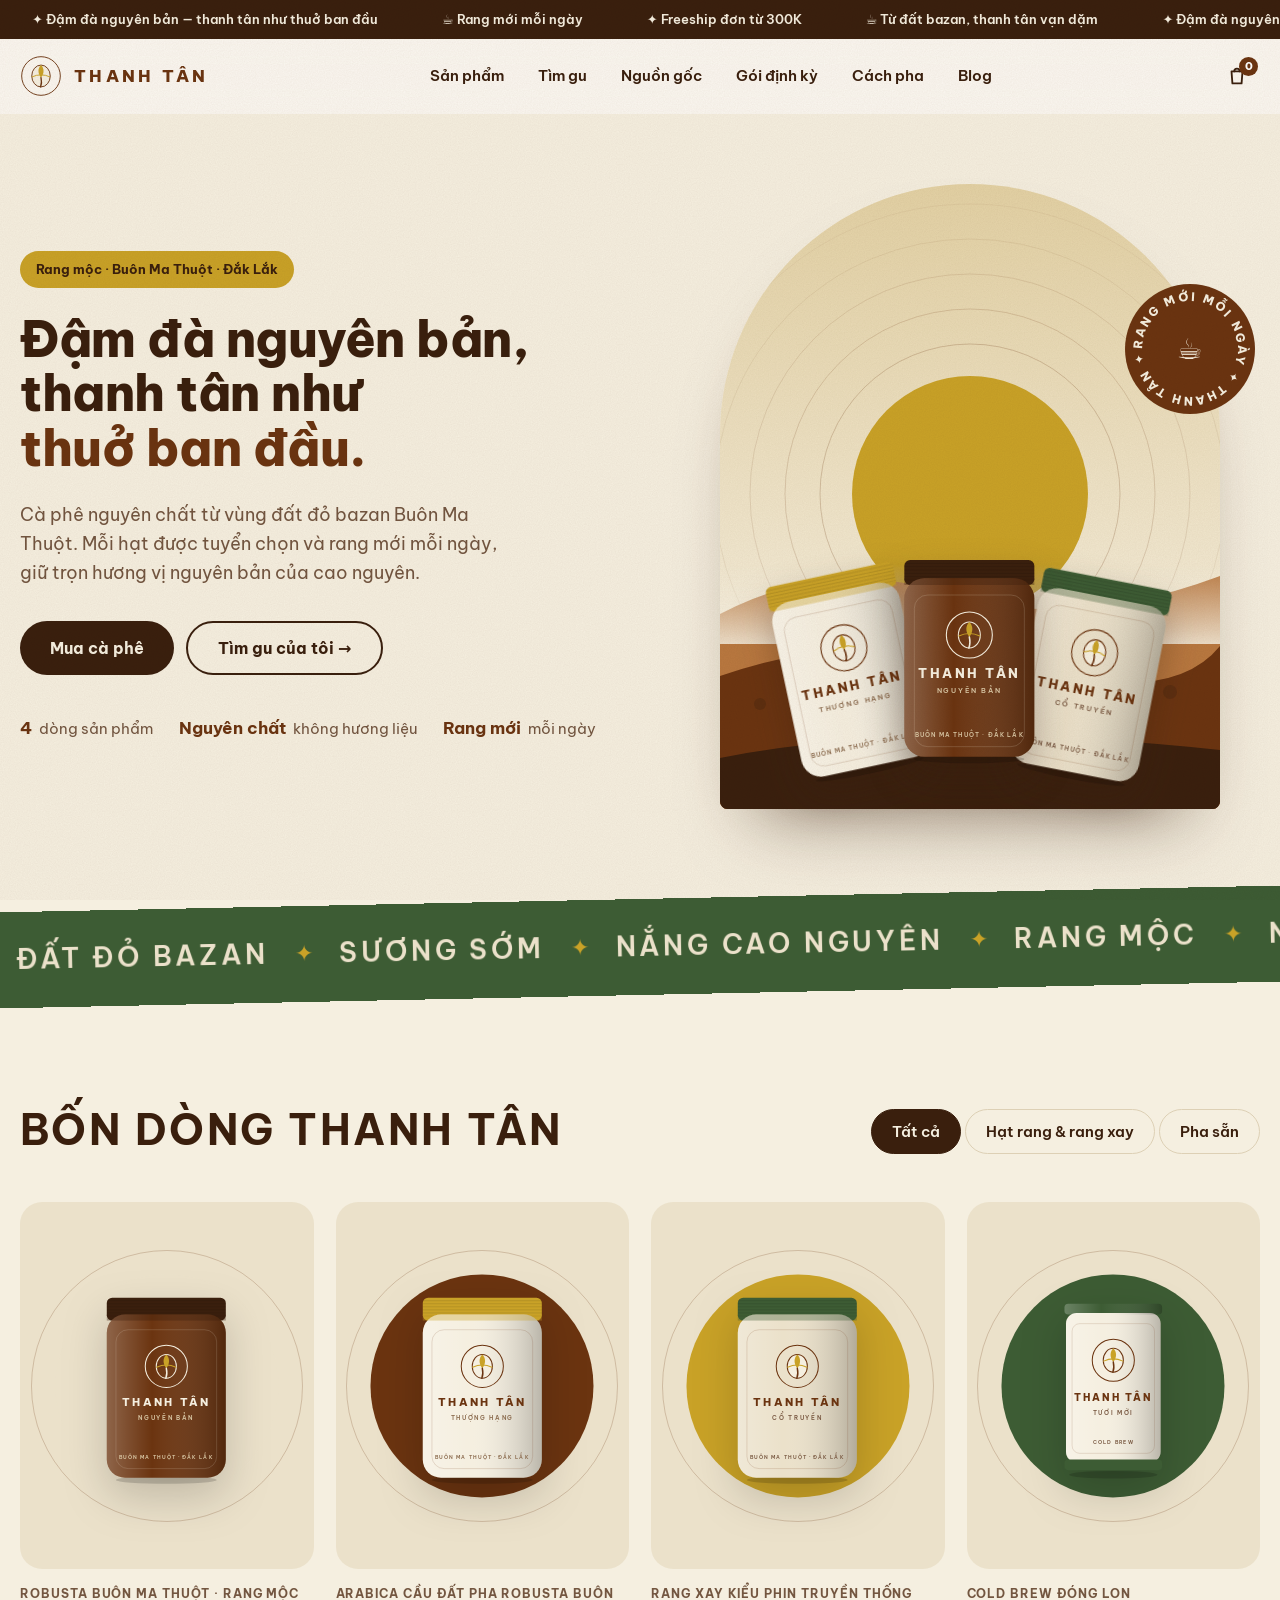
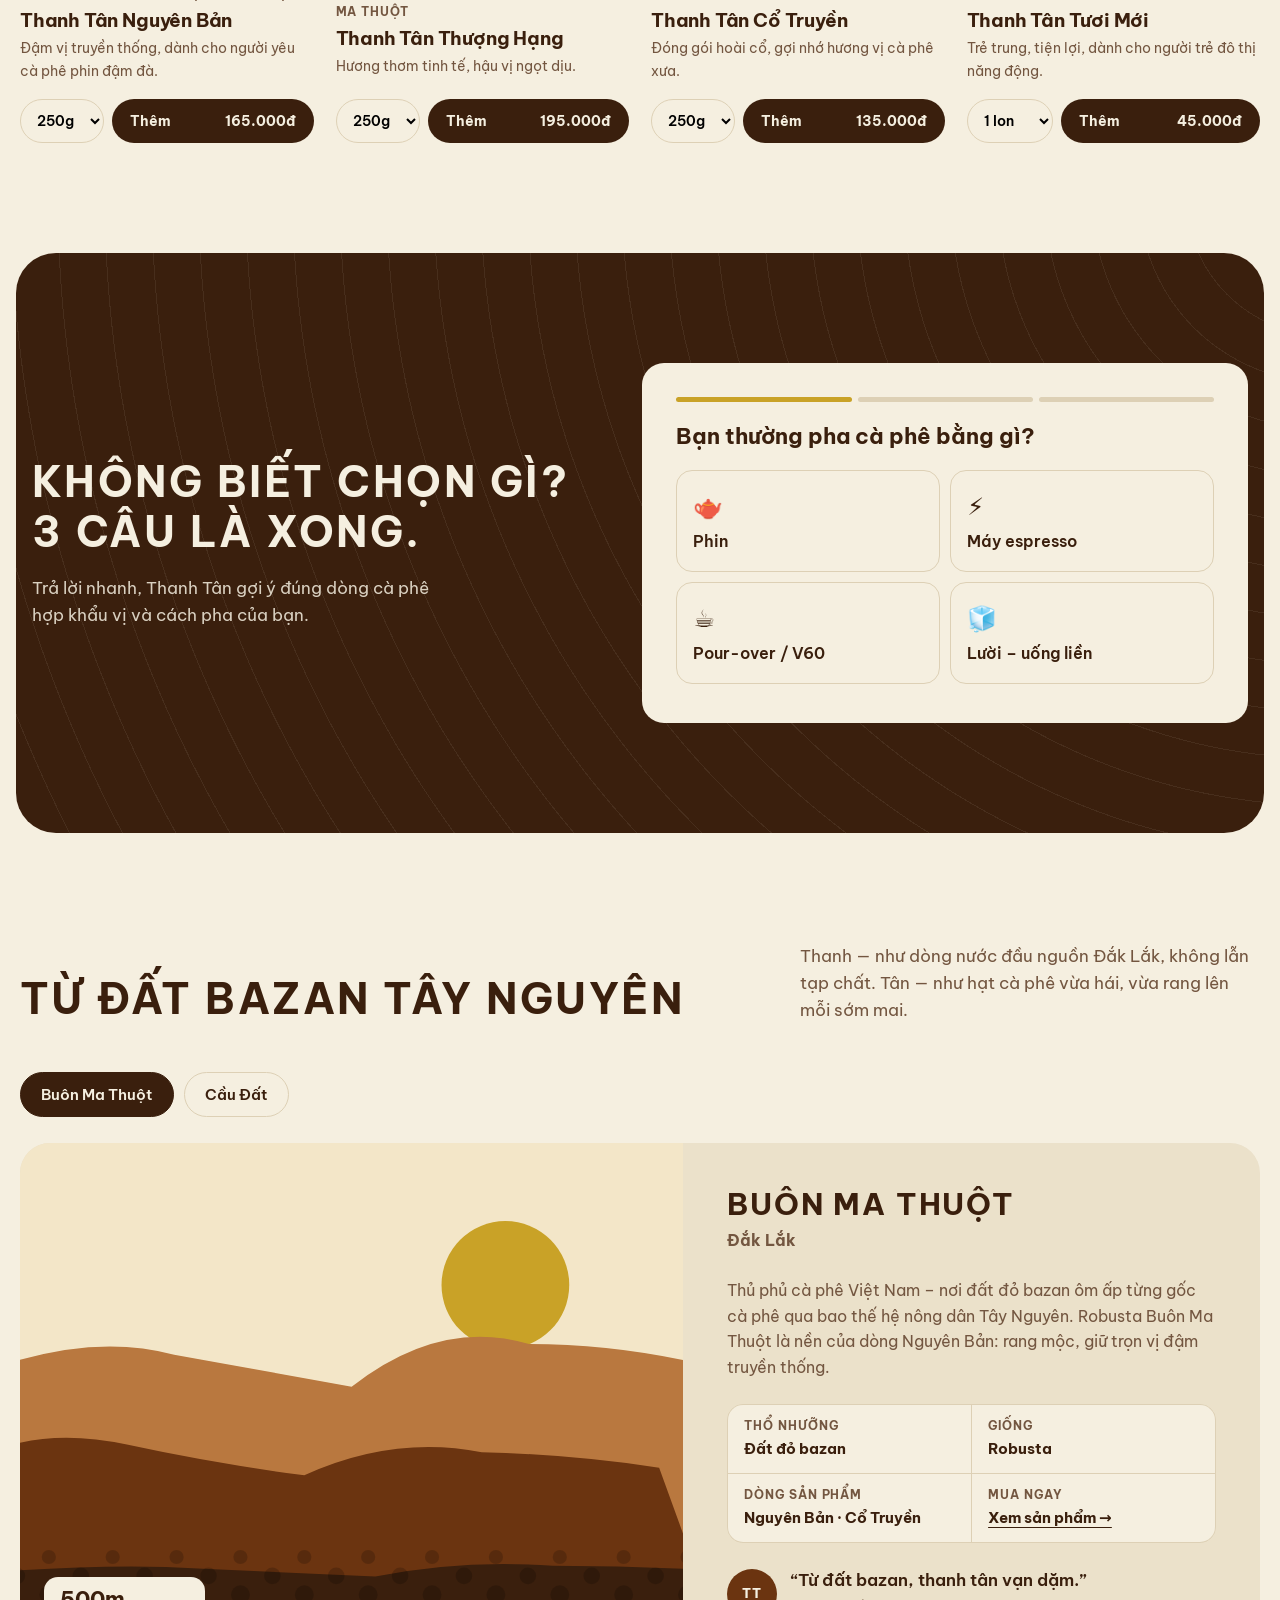
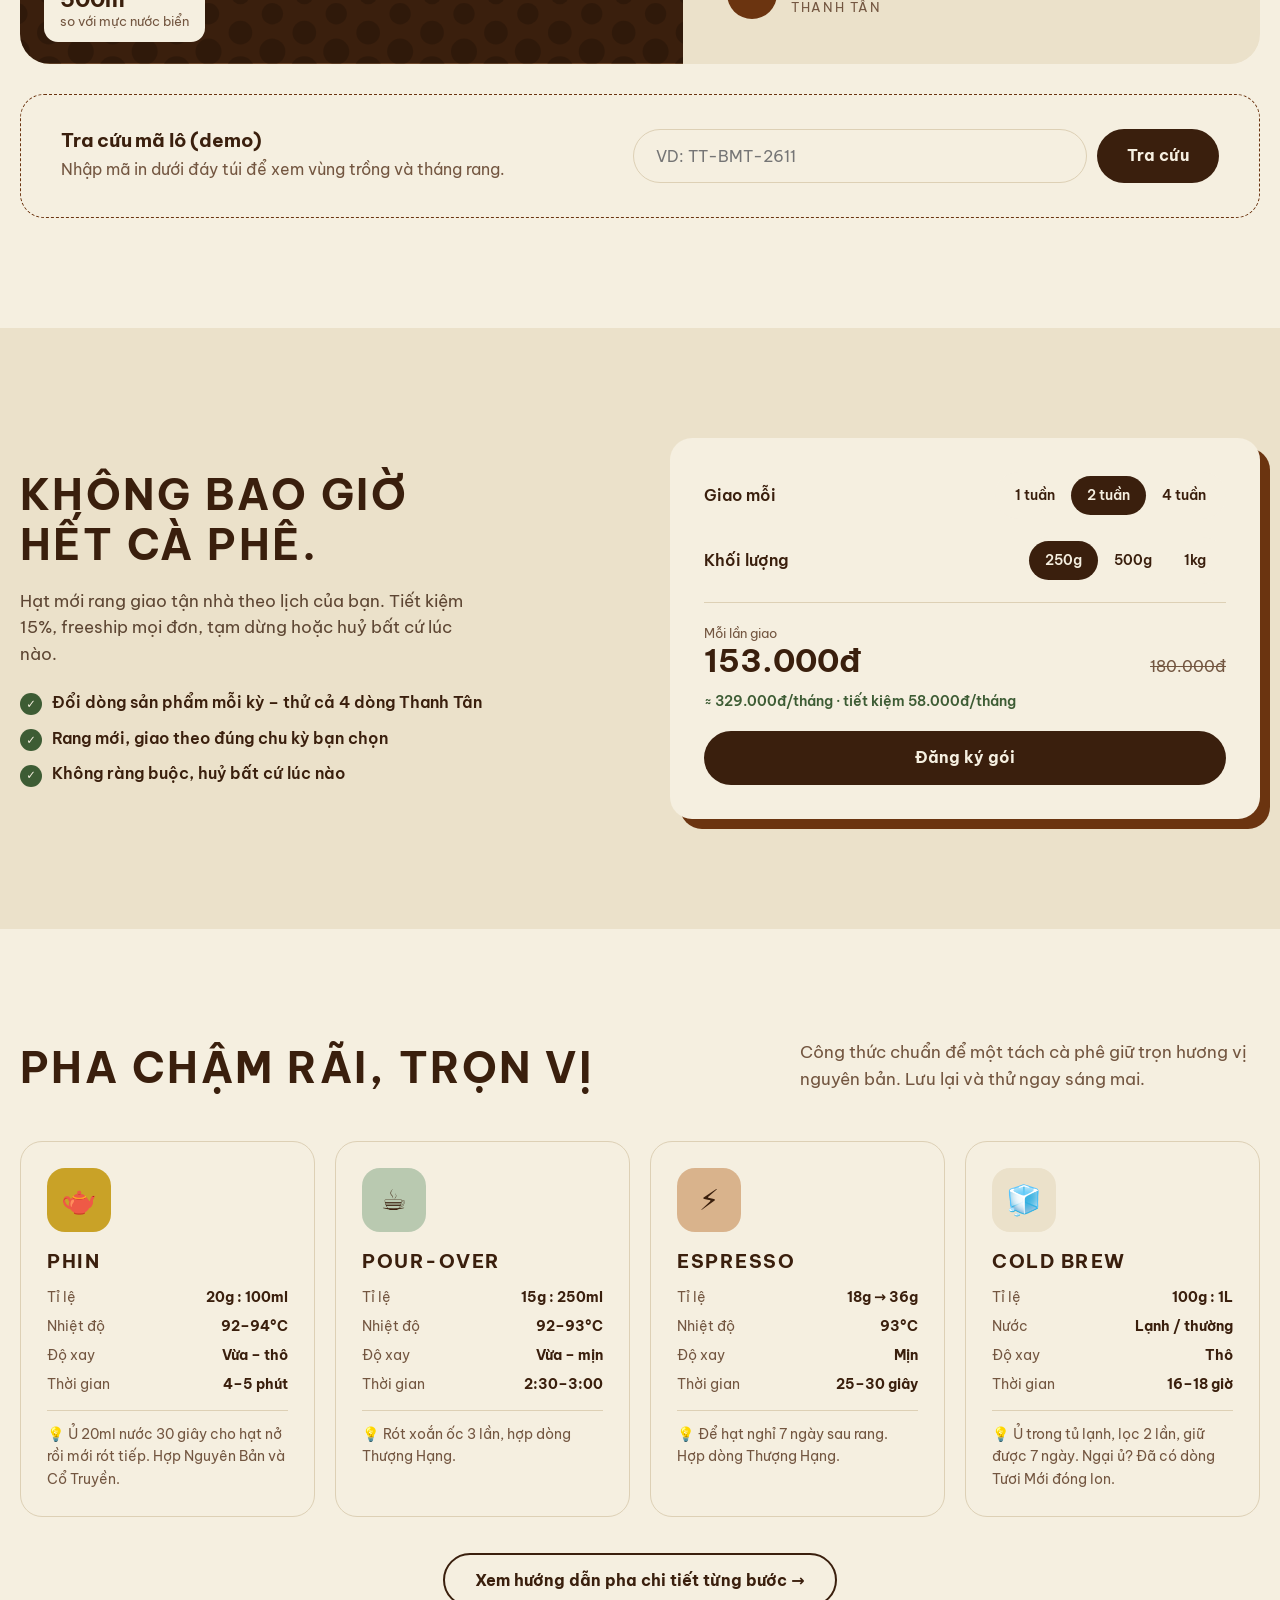
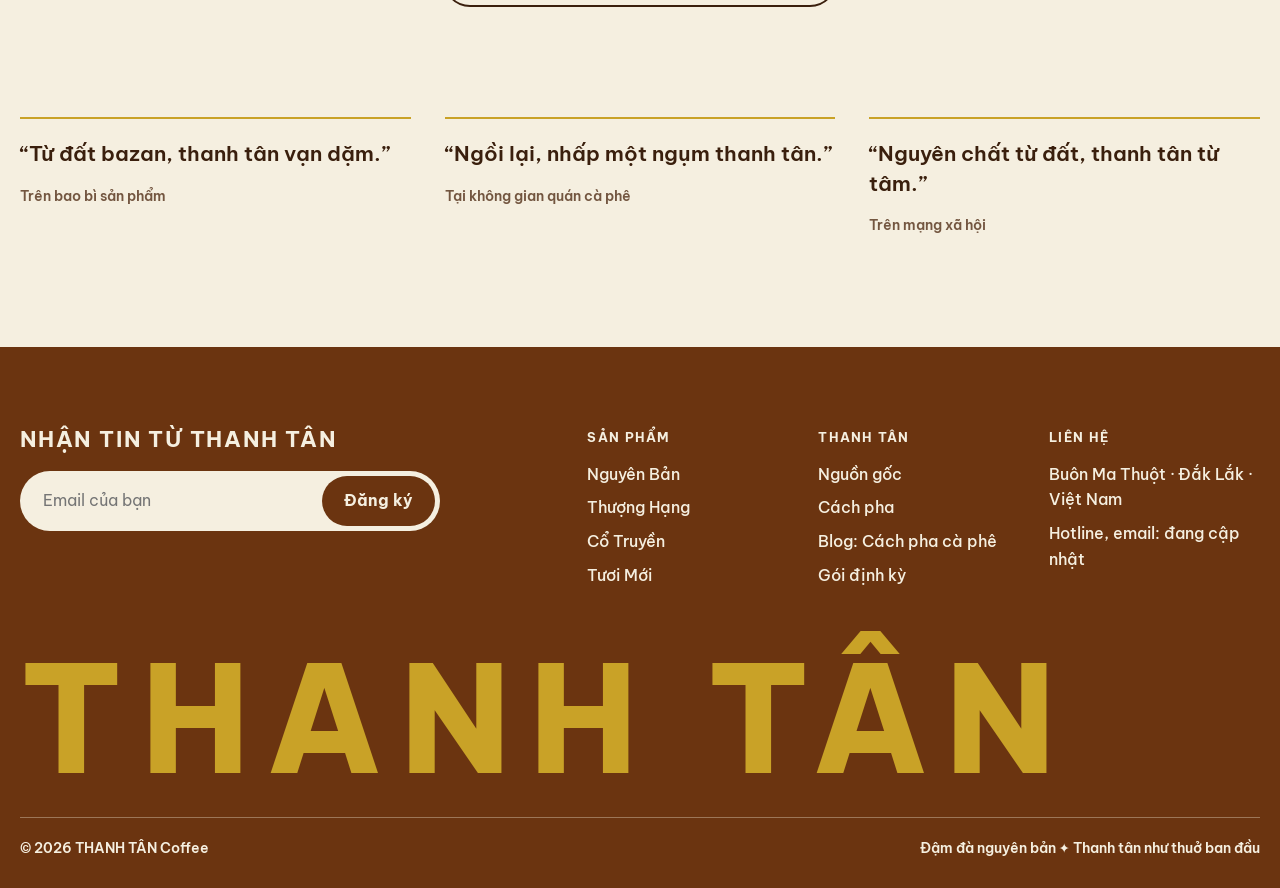
==== coffee-shop/index.html @ 271c6bf8 "Visual polish: sunrise hero scene, richer packaging, disc product cards, paper grain - Hero: arched " ====
<!DOCTYPE html>
<html lang="vi">
<head>
  <meta charset="UTF-8" />
  <meta name="viewport" content="width=device-width, initial-scale=1.0" />
  <title>THANH TÂN Coffee – Đậm đà nguyên bản, thanh tân như thuở ban đầu</title>
  <meta name="description" content="THANH TÂN Coffee – cà phê nguyên chất từ vùng đất đỏ bazan Buôn Ma Thuột, Đắk Lắk. Rang mới mỗi ngày, giữ trọn hương vị nguyên bản của cao nguyên." />
  <link rel="preconnect" href="https://fonts.googleapis.com" />
  <link rel="preconnect" href="https://fonts.gstatic.com" crossorigin />
  <link href="https://fonts.googleapis.com/css2?family=Be+Vietnam+Pro:wght@400;500;600;700;800&display=swap" rel="stylesheet" />
  <link rel="stylesheet" href="style.css" />
</head>
<body>

  <!-- ===== THANH THÔNG BÁO (marquee) ===== -->
  <div class="topbar">
    <div class="marquee marquee--small">
      <div class="marquee__track">
        <span>✦ Đậm đà nguyên bản — thanh tân như thuở ban đầu</span><span>☕ Rang mới mỗi ngày</span><span>✦ Freeship đơn từ 300K</span><span>☕ Từ đất bazan, thanh tân vạn dặm</span>
        <span>✦ Đậm đà nguyên bản — thanh tân như thuở ban đầu</span><span>☕ Rang mới mỗi ngày</span><span>✦ Freeship đơn từ 300K</span><span>☕ Từ đất bazan, thanh tân vạn dặm</span>
      </div>
    </div>
  </div>

  <!-- ===== HEADER ===== -->
  <header class="header" id="header">
    <div class="container header__inner">
      <a href="#top" class="logo" aria-label="THANH TÂN Coffee">
        <svg viewBox="0 0 100 100" class="logo__mark" aria-hidden="true">
          <circle cx="50" cy="50" r="46" fill="none" stroke="var(--brown)" stroke-width="2.2"/>
          <ellipse cx="50" cy="50" rx="22" ry="26" fill="var(--paper)" stroke="var(--brown)" stroke-width="2.2"/>
          <path d="M50 24C58 32 58 44 50 54C42 44 42 32 50 24Z" fill="var(--gold)"/>
          <path d="M50 54C52 63 51 71 49 76" stroke="var(--brown)" stroke-width="3.2" fill="none" stroke-linecap="round"/>
          <path d="M29 52Q50 42 71 52" stroke="var(--gold)" stroke-width="2.2" fill="none" stroke-linecap="round"/>
        </svg>
        <span>Thanh Tân</span>
      </a>
      <nav class="nav" id="nav">
        <a href="#shop">Sản phẩm</a>
        <a href="#quiz">Tìm gu</a>
        <a href="#origins">Nguồn gốc</a>
        <a href="#subscribe">Gói định kỳ</a>
        <a href="#brew">Cách pha</a>
        <a href="cach-pha-ca-phe.html">Blog</a>
      </nav>
      <div class="header__actions">
        <button class="icon-btn cart-btn" id="cartBtn" aria-label="Giỏ hàng">
          <svg viewBox="0 0 24 24" width="22" height="22" fill="none" stroke="currentColor" stroke-width="2" stroke-linecap="round" stroke-linejoin="round"><path d="M6 7h12l-1 13H7L6 7z"/><path d="M9 7a3 3 0 0 1 6 0"/></svg>
          <span class="cart-count" id="cartCount">0</span>
        </button>
        <button class="icon-btn menu-toggle" id="menuToggle" aria-label="Mở menu">
          <svg viewBox="0 0 24 24" width="24" height="24" stroke="currentColor" stroke-width="2.2" stroke-linecap="round"><path d="M4 8h16M4 16h16"/></svg>
        </button>
      </div>
    </div>
  </header>

  <main id="top">
    <!-- ===== HERO ===== -->
    <section class="hero">
      <div class="container hero__inner">
        <div class="hero__text">
          <span class="pill">Rang mộc · Buôn Ma Thuột · Đắk Lắk</span>
          <h1>Đậm đà nguyên bản,<br/>thanh tân như<br/><em>thuở ban đầu.</em></h1>
          <p>Cà phê nguyên chất từ vùng đất đỏ bazan Buôn Ma Thuột. Mỗi hạt được tuyển chọn và rang mới mỗi ngày, giữ trọn hương vị nguyên bản của cao nguyên.</p>
          <div class="hero__cta">
            <a href="#shop" class="btn btn--dark">Mua cà phê</a>
            <a href="#quiz" class="btn btn--line">Tìm gu của tôi →</a>
          </div>
          <ul class="hero__proof">
            <li><b>4</b> dòng sản phẩm</li>
            <li><b>Nguyên chất</b> không hương liệu</li>
            <li><b>Rang mới</b> mỗi ngày</li>
          </ul>
        </div>
        <div class="hero__art" aria-hidden="true">
          <div class="hero__scene">
            <svg viewBox="0 0 500 625" preserveAspectRatio="xMidYMax slice">
              <defs>
                <linearGradient id="sky" x1="0" y1="0" x2="0" y2="1"><stop offset="0" stop-color="#E3D1A4"/><stop offset=".7" stop-color="#F3EBD6"/></linearGradient>
                <linearGradient id="mist" x1="0" y1="0" x2="0" y2="1"><stop offset="0" stop-color="#F5EFE0" stop-opacity="0"/><stop offset="1" stop-color="#F5EFE0" stop-opacity=".85"/></linearGradient>
              </defs>
              <rect width="500" height="625" fill="url(#sky)"/>
              <g class="rings" fill="none" stroke="#6B3410">
                <circle cx="250" cy="310" r="150" stroke-opacity=".22"/><circle cx="250" cy="310" r="185" stroke-opacity=".17"/>
                <circle cx="250" cy="310" r="220" stroke-opacity=".12"/><circle cx="250" cy="310" r="255" stroke-opacity=".08"/>
                <circle cx="250" cy="310" r="290" stroke-opacity=".05"/>
              </g>
              <circle class="sun" cx="250" cy="310" r="118" fill="#C9A227"/>
              <path d="M0 430Q110 372 230 410T500 392V625H0Z" fill="#B9783F"/>
              <rect y="380" width="500" height="80" fill="url(#mist)"/>
              <path d="M0 492Q150 440 300 482T500 462V625H0Z" fill="#6B3410"/>
              <g fill="#3A1F0D" opacity=".28"><circle cx="40" cy="520" r="6"/><circle cx="92" cy="512" r="7"/><circle cx="148" cy="520" r="6"/><circle cx="206" cy="528" r="7"/><circle cx="268" cy="534" r="6"/><circle cx="330" cy="528" r="7"/><circle cx="392" cy="518" r="6"/><circle cx="450" cy="508" r="7"/></g>
              <path d="M0 574Q200 534 500 566V625H0Z" fill="#3A1F0D"/>
            </svg>
          </div>
          <div class="hero__bags" id="heroBags"></div>
          <div class="sticker">
            <svg viewBox="0 0 120 120"><defs><path id="circ" d="M60 60m-44 0a44 44 0 1 1 88 0a44 44 0 1 1-88 0"/></defs><text><textPath href="#circ" textLength="272" lengthAdjust="spacing">RANG MỚI MỖI NGÀY ✦ THANH TÂN ✦</textPath></text></svg>
            <span>☕</span>
          </div>
        </div>
      </div>
    </section>

    <!-- ===== BAND TỪ KHOÁ THƯƠNG HIỆU ===== -->
    <section class="notes-band" aria-label="Từ khoá thương hiệu">
      <div class="marquee">
        <div class="marquee__track">
          <span>Đất đỏ bazan</span><i>✦</i><span>Sương sớm</span><i>✦</i><span>Nắng cao nguyên</span><i>✦</i><span>Rang mộc</span><i>✦</i><span>Nguyên chất</span><i>✦</i><span>Thanh tân</span><i>✦</i>
          <span>Đất đỏ bazan</span><i>✦</i><span>Sương sớm</span><i>✦</i><span>Nắng cao nguyên</span><i>✦</i><span>Rang mộc</span><i>✦</i><span>Nguyên chất</span><i>✦</i><span>Thanh tân</span><i>✦</i>
        </div>
      </div>
    </section>

    <!-- ===== SẢN PHẨM ===== -->
    <section class="section" id="shop">
      <div class="container">
        <div class="section__head">
          <div>
            <h2>Bốn dòng Thanh Tân</h2>
          </div>
          <div class="filters" id="filters" role="tablist">
            <button class="chip active" data-filter="all">Tất cả</button>
            <button class="chip" data-filter="bean">Hạt rang & rang xay</button>
            <button class="chip" data-filter="rtd">Pha sẵn</button>
          </div>
        </div>
        <div class="grid" id="productGrid"></div>
      </div>
    </section>

    <!-- ===== QUIZ ===== -->
    <section class="section quiz" id="quiz">
      <div class="container quiz__inner">
        <div class="quiz__intro">
          <h2>Không biết chọn gì?<br/>3 câu là xong.</h2>
          <p>Trả lời nhanh, Thanh Tân gợi ý đúng dòng cà phê hợp khẩu vị và cách pha của bạn.</p>
        </div>
        <div class="quiz__card" id="quizCard"></div>
      </div>
    </section>

    <!-- ===== NGUỒN GỐC ===== -->
    <section class="section" id="origins">
      <div class="container">
        <div class="section__head">
          <div>
            <h2>Từ đất bazan Tây Nguyên</h2>
          </div>
          <p class="section__lead">Thanh — như dòng nước đầu nguồn Đắk Lắk, không lẫn tạp chất. Tân — như hạt cà phê vừa hái, vừa rang lên mỗi sớm mai.</p>
        </div>
        <div class="origin-tabs" id="originTabs" role="tablist"></div>
        <div class="origin" id="originPanel"></div>

        <!-- Truy xuất lô -->
        <div class="trace">
          <div>
            <h3>Tra cứu mã lô (demo)</h3>
            <p>Nhập mã in dưới đáy túi để xem vùng trồng và tháng rang.</p>
          </div>
          <form class="trace__form" id="traceForm">
            <input id="traceInput" type="text" placeholder="VD: TT-BMT-2611" aria-label="Mã lô" />
            <button class="btn btn--dark" type="submit">Tra cứu</button>
          </form>
          <div class="trace__result" id="traceResult" aria-live="polite"></div>
        </div>
      </div>
    </section>

    <!-- ===== GÓI ĐỊNH KỲ ===== -->
    <section class="section subscribe" id="subscribe">
      <div class="container subscribe__inner">
        <div>
          <h2>Không bao giờ hết cà phê.</h2>
          <p class="section__lead">Hạt mới rang giao tận nhà theo lịch của bạn. Tiết kiệm 15%, freeship mọi đơn, tạm dừng hoặc huỷ bất cứ lúc nào.</p>
          <ul class="ticks">
            <li>Đổi dòng sản phẩm mỗi kỳ – thử cả 4 dòng Thanh Tân</li>
            <li>Rang mới, giao theo đúng chu kỳ bạn chọn</li>
            <li>Không ràng buộc, huỷ bất cứ lúc nào</li>
          </ul>
        </div>
        <div class="plan" id="plan">
          <div class="plan__row">
            <span>Giao mỗi</span>
            <div class="seg" id="freqSeg">
              <button data-v="1">1 tuần</button><button data-v="2" class="active">2 tuần</button><button data-v="4">4 tuần</button>
            </div>
          </div>
          <div class="plan__row">
            <span>Khối lượng</span>
            <div class="seg" id="sizeSeg">
              <button data-v="250" class="active">250g</button><button data-v="500">500g</button><button data-v="1000">1kg</button>
            </div>
          </div>
          <div class="plan__price">
            <div><small>Mỗi lần giao</small><b id="planPrice">—</b></div>
            <s id="planOld">—</s>
          </div>
          <p class="plan__note" id="planNote"></p>
          <button class="btn btn--dark btn--block" id="planBtn">Đăng ký gói</button>
        </div>
      </div>
    </section>

    <!-- ===== CÁCH PHA ===== -->
    <section class="section" id="brew">
      <div class="container">
        <div class="section__head">
          <div>
            <h2>Pha chậm rãi, trọn vị</h2>
          </div>
          <p class="section__lead">Công thức chuẩn để một tách cà phê giữ trọn hương vị nguyên bản. Lưu lại và thử ngay sáng mai.</p>
        </div>
        <div class="brew-grid" id="brewGrid"></div>
        <p class="brew-more"><a href="cach-pha-ca-phe.html" class="btn btn--line">Xem hướng dẫn pha chi tiết từng bước →</a></p>
      </div>
    </section>

    <!-- ===== LỜI NÓI THƯƠNG HIỆU ===== -->
    <section class="section reviews">
      <div class="container">
        <div class="review-row">
          <blockquote><p>“Từ đất bazan, thanh tân vạn dặm.”</p><cite>Trên bao bì sản phẩm</cite></blockquote>
          <blockquote><p>“Ngồi lại, nhấp một ngụm thanh tân.”</p><cite>Tại không gian quán cà phê</cite></blockquote>
          <blockquote><p>“Nguyên chất từ đất, thanh tân từ tâm.”</p><cite>Trên mạng xã hội</cite></blockquote>
        </div>
      </div>
    </section>
  </main>

  <!-- ===== FOOTER ===== -->
  <footer class="footer">
    <div class="container">
      <div class="footer__top">
        <div class="footer__news">
          <h3>Nhận tin từ Thanh Tân</h3>
          <form class="news" id="newsForm">
            <input type="email" placeholder="Email của bạn" aria-label="Email" required />
            <button type="submit">Đăng ký</button>
          </form>
        </div>
        <div class="footer__cols">
          <div><h4>Sản phẩm</h4><a href="#shop">Nguyên Bản</a><a href="#shop">Thượng Hạng</a><a href="#shop">Cổ Truyền</a><a href="#shop">Tươi Mới</a></div>
          <div><h4>Thanh Tân</h4><a href="#origins">Nguồn gốc</a><a href="#brew">Cách pha</a><a href="cach-pha-ca-phe.html">Blog: Cách pha cà phê</a><a href="#subscribe">Gói định kỳ</a></div>
          <div><h4>Liên hệ</h4><span>Buôn Ma Thuột · Đắk Lắk · Việt Nam</span><span>Hotline, email: đang cập nhật</span></div>
        </div>
      </div>
      <div class="footer__word" aria-hidden="true">THANH TÂN</div>
      <div class="footer__bottom"><span>© <span id="year"></span> THANH TÂN Coffee</span><span>Đậm đà nguyên bản ✦ Thanh tân như thuở ban đầu</span></div>
    </div>
  </footer>

  <!-- ===== CART ===== -->
  <div class="overlay" id="overlay"></div>
  <aside class="cart" id="cart" aria-label="Giỏ hàng">
    <div class="cart__head"><h3>Giỏ hàng</h3><button class="icon-btn" id="cartClose" aria-label="Đóng">✕</button></div>
    <div class="ship" id="ship"><p id="shipText"></p><div class="ship__bar"><span id="shipBar"></span></div></div>
    <div class="cart__items" id="cartItems"></div>
    <div class="cart__foot">
      <div class="cart__total"><span>Tạm tính</span><b id="cartTotal">0đ</b></div>
      <button class="btn btn--dark btn--block" id="checkoutBtn">Thanh toán</button>
    </div>
  </aside>

  <div class="toast" id="toast" role="status"></div>
  <script src="script.js"></script>
</body>
</html>
---- coffee-shop/style.css ----
/* ==========================================================
   THANH TÂN Coffee – theo Bộ nhận diện thương hiệu
   Nâu đất + trắng ngà là chủ đạo; xanh cà phê + vàng đồng chỉ là điểm nhấn.
   Chữ: tiêu đề IN HOA giãn cách rộng, phụ đề thường đậm vừa, nội dung thường dễ đọc.
   ========================================================== */
:root {
  --paper: #F5EFE0;   /* Trắng Ngà – nền chủ đạo */
  --cream: #EBE1CA;   /* tông đậm hơn của trắng ngà, dùng cho khối phụ */
  --ink: #3A1F0D;     /* nâu đậm – chữ, nền bản đảo */
  --ink-2: #735640;   /* nâu nhạt – chữ phụ */
  --line: #DDD0B5;
  --brown: #6B3410;   /* Nâu Đất Bazan */
  --forest: #3D5C34;  /* Xanh Cà Phê Tươi – điểm nhấn */
  --gold: #C9A227;    /* Vàng Đồng – điểm nhấn */
  --radius: 22px;
  --display: "Be Vietnam Pro", "DejaVu Sans", system-ui, sans-serif;
  --sans: "Be Vietnam Pro", "DejaVu Sans", system-ui, sans-serif;
}

* { margin: 0; padding: 0; box-sizing: border-box; }
html { scroll-behavior: smooth; scroll-padding-top: 80px; }
body { font-family: var(--sans); background: var(--paper); color: var(--ink); line-height: 1.6; overflow-x: hidden; -webkit-font-smoothing: antialiased; }
a { color: inherit; text-decoration: none; }
button { font: inherit; color: inherit; background: none; border: 0; cursor: pointer; }
input, select { font: inherit; }
svg { display: block; }

.container { width: min(1240px, 100% - 32px); margin-inline: auto; }
.section { padding: 110px 0; }
h1, h2, h3 { font-family: var(--display); font-weight: 700; line-height: 1.15; letter-spacing: -0.01em; }
h2 { font-size: clamp(1.7rem, 3.6vw, 2.6rem); text-transform: uppercase; letter-spacing: .06em; line-height: 1.2; }

.kicker { display: inline-block; font-size: .78rem; font-weight: 700; letter-spacing: .12em; text-transform: uppercase; color: var(--brown); margin-bottom: 14px; }
.kicker--light { color: var(--gold); }
.section__head { display: flex; justify-content: space-between; align-items: end; gap: 30px; flex-wrap: wrap; margin-bottom: 48px; }
.section__lead { color: var(--ink-2); max-width: 460px; font-size: 1.05rem; }

/* Buttons */
.btn { display: inline-flex; align-items: center; justify-content: center; gap: 8px; height: 54px; padding: 0 30px; border-radius: 999px; font-weight: 700; transition: transform .2s, background .2s, color .2s; }
.btn:hover { transform: translateY(-2px); }
.btn--dark { background: var(--ink); color: var(--paper); }
.btn--dark:hover { background: var(--forest); }
.btn--line { border: 2px solid var(--ink); }
.btn--line:hover { background: var(--ink); color: var(--paper); }
.btn--block { width: 100%; }
.icon-btn { width: 46px; height: 46px; border-radius: 50%; display: grid; place-items: center; transition: background .2s; }
.icon-btn:hover { background: var(--cream); }

.pill { display: inline-block; padding: 8px 16px; border-radius: 999px; background: var(--gold); font-weight: 700; font-size: .82rem; margin-bottom: 24px; }
.chip { padding: 10px 20px; border-radius: 999px; border: 1.5px solid var(--line); font-weight: 600; font-size: .92rem; transition: .2s; }
.chip:hover { border-color: var(--ink); }
.chip.active { background: var(--ink); color: var(--paper); border-color: var(--ink); }

/* Marquee */
.marquee { overflow: hidden; white-space: nowrap; }
.marquee__track { display: inline-flex; align-items: center; animation: scroll 32s linear infinite; }
@keyframes scroll { to { transform: translateX(-50%); } }

.topbar { background: var(--ink); color: var(--paper); font-size: .82rem; font-weight: 600; padding: 9px 0; }
.marquee--small span { padding: 0 32px; }

/* Header */
.header { position: sticky; top: 0; z-index: 50; background: rgba(251, 248, 242, .88); backdrop-filter: blur(14px); border-bottom: 1px solid transparent; transition: border-color .3s; }
.header.scrolled { border-color: var(--line); }
.header__inner { height: 74px; display: flex; align-items: center; justify-content: space-between; gap: 24px; }
.logo { display: flex; align-items: center; gap: 12px; font-family: var(--display); font-weight: 800; font-size: 1.05rem; letter-spacing: .2em; text-transform: uppercase; color: var(--brown); }
.logo__mark { width: 42px; height: 42px; }
.nav { display: flex; gap: 34px; font-weight: 600; font-size: .95rem; }
.nav a { position: relative; }
.nav a::after { content: ""; position: absolute; left: 0; right: 100%; bottom: -4px; height: 2px; background: var(--brown); transition: right .25s; }
.nav a:hover::after, .nav a.active::after { right: 0; }
.header__actions { display: flex; gap: 4px; }
.cart-btn { position: relative; }
.cart-count { position: absolute; top: 4px; right: 2px; min-width: 19px; height: 19px; padding: 0 5px; border-radius: 10px; background: var(--brown); color: #fff; font-size: .68rem; font-weight: 800; display: grid; place-items: center; }
.cart-count.bump { animation: bump .4s; }
@keyframes bump { 50% { transform: scale(1.45); } }
.menu-toggle { display: none; }

/* Hero */
.hero { padding: 70px 0 90px; }
.hero__inner { display: grid; grid-template-columns: 1.05fr 1fr; gap: 50px; align-items: center; }
.hero h1 { font-size: clamp(1.7rem, 4vw, 3.1rem); font-weight: 800; line-height: 1.1; margin-bottom: 26px; }
.hero h1 em { font-style: normal; color: var(--brown); font-weight: 800; }
.hero__text > p { font-size: 1.12rem; color: var(--ink-2); max-width: 500px; margin-bottom: 34px; }
.hero__cta { display: flex; flex-wrap: wrap; gap: 12px; margin-bottom: 40px; }
.hero__proof { list-style: none; display: flex; flex-wrap: wrap; gap: 8px 26px; font-size: .92rem; color: var(--ink-2); }
.hero__proof b { color: var(--brown); font-family: var(--display); font-size: 1.05rem; margin-right: 4px; }
.hero__art { position: relative; aspect-ratio: 4 / 5; width: min(100%, 500px); justify-self: center; }
.hero__scene { position: absolute; inset: 0; border-radius: 999px 999px 30px 30px; overflow: hidden; box-shadow: 0 40px 70px -36px rgba(58, 31, 13, .55); }
.hero__scene svg { width: 100%; height: 100%; display: block; }
.hero__scene .sun { transform-box: fill-box; transform-origin: center; animation: sunrise 1.8s cubic-bezier(.2, .7, .2, 1) both; }
@keyframes sunrise { from { translate: 0 80px; opacity: 0; } }
@keyframes bagrise { from { translate: 0 46px; opacity: 0; } }
.hero__bags { position: absolute; inset: 0; display: flex; align-items: flex-end; justify-content: center; padding-bottom: 7%; }
.hero__bags svg { width: 38%; filter: drop-shadow(0 18px 18px rgba(58, 31, 13, .35)); transition: transform .4s; animation: bagrise 1s .6s cubic-bezier(.2, .7, .2, 1) both; }
.hero__bags svg:nth-child(1) { animation-delay: .75s; }
.hero__bags svg:nth-child(3) { animation-delay: .9s; }
.hero__bags svg:nth-child(1) { transform: rotate(-12deg) translate(26%, 6%); }
.hero__bags svg:nth-child(2) { transform: translateY(-4%); z-index: 2; position: relative; }
.hero__bags svg:nth-child(3) { transform: rotate(11deg) translate(-26%, 8%); }
.hero__art:hover .hero__bags svg:nth-child(1) { transform: rotate(-18deg) translate(16%, 4%); }
.hero__art:hover .hero__bags svg:nth-child(3) { transform: rotate(17deg) translate(-16%, 6%); }
.sticker { position: absolute; top: 16%; right: -7%; width: 26%; z-index: 3; aspect-ratio: 1; background: var(--brown); color: var(--paper); border-radius: 50%; display: grid; place-items: center; }
.sticker svg { position: absolute; inset: 0; animation: spin 18s linear infinite; }
.sticker text { font-size: 11px; font-weight: 800; fill: var(--paper); font-family: var(--sans); }
.sticker span { font-size: 1.8rem; }
@keyframes spin { to { transform: rotate(360deg); } }

/* Notes band */
.notes-band { background: var(--forest); color: var(--cream); padding: 26px 0; transform: rotate(-1.2deg); margin: 0 -10px; }
.notes-band span { font-family: var(--display); text-transform: uppercase; letter-spacing: .14em; font-size: clamp(1.1rem, 2.4vw, 1.7rem); font-weight: 600; padding: 0 26px; }
.notes-band i { color: var(--gold); font-style: normal; font-size: 1.4rem; }

/* Product grid (Ceremony) */
.grid { display: grid; grid-template-columns: repeat(4, 1fr); gap: 28px 22px; }
.card { display: flex; flex-direction: column; animation: rise .5s both; }
@keyframes rise { from { opacity: 0; transform: translateY(18px); } }
.card__media { position: relative; aspect-ratio: 4/5; border-radius: var(--radius); display: grid; place-items: center; overflow: hidden; margin-bottom: 16px; background: var(--cream); }
.card__media::before { content: ""; position: absolute; left: 50%; top: 50%; width: 76%; aspect-ratio: 1; translate: -50% -50%; border-radius: 50%; background: var(--disc, var(--gold)); transition: scale .5s cubic-bezier(.2, .8, .2, 1); }
.card__media::after { content: ""; position: absolute; left: 50%; top: 50%; width: 92%; aspect-ratio: 1; translate: -50% -50%; border-radius: 50%; border: 1px solid var(--brown); opacity: .22; }
.card:hover .card__media::before { scale: 1.06; }
.card__media svg { position: relative; z-index: 1; width: 52%; transition: transform .45s cubic-bezier(.2, .8, .2, 1); filter: drop-shadow(0 18px 22px rgba(0, 0, 0, .18)); }
.card:hover .card__media svg { transform: rotate(-5deg) scale(1.06); }
.card__tag { position: absolute; top: 14px; left: 14px; background: var(--paper); font-size: .72rem; font-weight: 800; padding: 5px 11px; border-radius: 999px; }
.card__origin { display: block; font-size: .74rem; font-weight: 700; color: var(--ink-2); text-transform: uppercase; letter-spacing: .08em; line-height: 1.5; }
.card h3 { font-size: 1.2rem; margin: 6px 0 6px; }
.card__notes { color: var(--ink-2); font-size: .9rem; margin-bottom: 16px; }
.roast { display: flex; align-items: center; gap: 8px; font-size: .78rem; color: var(--ink-2); margin-bottom: 14px; }
.roast__dots { display: flex; gap: 3px; }
.roast__dots i { width: 14px; height: 6px; border-radius: 3px; background: var(--line); }
.roast__dots i.on { background: var(--ink); }
.card__buy { margin-top: auto; display: flex; gap: 8px; align-items: center; }
.card__buy select { height: 44px; border: 1.5px solid var(--line); border-radius: 999px; padding: 0 12px; background: var(--paper); font-weight: 600; font-size: .85rem; cursor: pointer; }
.card__add { flex: 1; height: 44px; border-radius: 999px; background: var(--ink); color: var(--paper); font-weight: 700; font-size: .9rem; display: flex; justify-content: space-between; align-items: center; padding: 0 18px; transition: background .2s; }
.card__add:hover { background: var(--forest); }

/* Quiz (Single O) */
.quiz { position: relative; overflow: hidden; background: var(--ink); color: var(--paper); border-radius: 40px; margin: 0 16px; }
.quiz::before { content: ""; position: absolute; inset: 0; pointer-events: none; background: repeating-radial-gradient(circle at 105% -10%, transparent 0 46px, rgba(245, 239, 224, .07) 46px 47px); }
.quiz h2 { color: var(--paper); margin-bottom: 18px; }
.quiz__intro p { opacity: .85; max-width: 420px; font-size: 1.05rem; }
.quiz__inner { position: relative; display: grid; grid-template-columns: 1fr 1.1fr; gap: 60px; align-items: center; }
.quiz__card { background: var(--paper); color: var(--ink); border-radius: var(--radius); padding: 34px; min-height: 360px; display: flex; flex-direction: column; }
.quiz__progress { display: flex; gap: 6px; margin-bottom: 22px; }
.quiz__progress i { flex: 1; height: 5px; border-radius: 3px; background: var(--line); }
.quiz__progress i.on { background: var(--gold); }
.quiz__q { font-family: var(--display); font-size: 1.4rem; font-weight: 700; margin-bottom: 20px; line-height: 1.15; }
.quiz__opts { display: grid; grid-template-columns: 1fr 1fr; gap: 10px; }
.quiz__opt { text-align: left; padding: 16px; border: 1.5px solid var(--line); border-radius: 16px; font-weight: 600; transition: .2s; }
.quiz__opt span { display: block; font-size: 1.5rem; margin-bottom: 4px; }
.quiz__opt:hover { border-color: var(--ink); background: var(--cream); transform: translateY(-2px); }
.quiz__result { display: grid; grid-template-columns: 130px 1fr; gap: 22px; align-items: center; }
.quiz__result .card__media { margin: 0; aspect-ratio: 1; border-radius: 18px; }
.quiz__result .card__media svg { width: 64%; }
.quiz__result h4 { font-family: var(--display); font-size: 1.3rem; line-height: 1.1; margin: 4px 0 8px; }
.quiz__result p { color: var(--ink-2); font-size: .92rem; margin-bottom: 14px; }
.quiz__actions { display: flex; gap: 10px; flex-wrap: wrap; margin-top: 22px; }
.link-btn { font-weight: 700; text-decoration: underline; text-underline-offset: 4px; }

/* Origins (Escape) */
.origin-tabs { display: flex; gap: 10px; flex-wrap: wrap; margin-bottom: 26px; }
.origin { display: grid; grid-template-columns: 1.15fr 1fr; border-radius: 30px; overflow: hidden; background: var(--cream); min-height: 440px; }
.origin__art { position: relative; min-height: 320px; }
.origin__art svg { position: absolute; inset: 0; width: 100%; height: 100%; }
.origin__alt { position: absolute; left: 24px; bottom: 22px; background: var(--paper); border-radius: 14px; padding: 10px 16px; font-size: .8rem; color: var(--ink-2); }
.origin__alt b { display: block; font-family: var(--display); font-size: 1.4rem; color: var(--ink); line-height: 1.1; }
.origin__body { padding: 44px; display: flex; flex-direction: column; animation: rise .5s both; }
.origin__body h3 { font-size: 1.9rem; text-transform: uppercase; letter-spacing: .06em; margin-bottom: 6px; }
.origin__region { color: var(--brown); font-weight: 700; margin-bottom: 18px; }
.origin__body > p { color: var(--ink-2); margin-bottom: 24px; }
.facts { display: grid; grid-template-columns: 1fr 1fr; gap: 1px; background: var(--line); border: 1px solid var(--line); border-radius: 16px; overflow: hidden; margin-bottom: 24px; }
.facts div { background: var(--paper); padding: 12px 16px; }
.facts small { display: block; font-size: .72rem; text-transform: uppercase; letter-spacing: .08em; color: var(--ink-2); font-weight: 700; }
.facts b { font-size: .95rem; }
.farmer { display: flex; align-items: center; gap: 14px; margin-top: auto; }
.farmer__av { width: 50px; height: 50px; border-radius: 50%; display: grid; place-items: center; font-weight: 800; font-size: .8rem; letter-spacing: .08em; color: var(--paper); }
.farmer q { display: block; font-family: var(--display); font-weight: 600; font-size: 1.05rem; }
.farmer small { color: var(--ink-2); letter-spacing: .12em; }

.trace { margin-top: 30px; display: grid; grid-template-columns: 1fr 1.1fr; gap: 20px 40px; align-items: center; padding: 34px 40px; border: 1.5px dashed var(--brown); border-radius: 24px; }
.trace h3 { font-size: 1.2rem; margin-bottom: 6px; }
.trace p { color: var(--ink-2); }
.trace__form { display: flex; gap: 10px; }
.trace__form input { flex: 1; min-width: 0; height: 54px; border: 1.5px solid var(--line); border-radius: 999px; padding: 0 22px; background: var(--paper); text-transform: uppercase; outline: none; }
.trace__form input:focus { border-color: var(--ink); }
.trace__result { grid-column: 1 / -1; }
.trace__result:empty { display: none; }
.trace__ok { display: flex; flex-wrap: wrap; gap: 10px 26px; background: var(--cream); padding: 18px 22px; border-radius: 16px; font-size: .92rem; animation: rise .4s both; }
.trace__ok b { display: block; font-size: 1rem; }
.trace__err { color: var(--brown); font-weight: 600; }

/* Subscribe */
.subscribe { background: var(--cream); }
.subscribe__inner { display: grid; grid-template-columns: 1fr 1fr; gap: 60px; align-items: center; }
.subscribe .kicker { color: var(--brown); }
.subscribe h2 { margin-bottom: 18px; }
.subscribe .section__lead { color: var(--ink); opacity: .8; margin-bottom: 22px; }
.ticks { list-style: none; display: grid; gap: 10px; font-weight: 600; }
.ticks li::before { content: "✓"; display: inline-grid; place-items: center; width: 22px; height: 22px; margin-right: 10px; border-radius: 50%; background: var(--forest); color: var(--paper); font-size: .72rem; }
.plan { background: var(--paper); border-radius: var(--radius); padding: 34px; box-shadow: 10px 10px 0 var(--brown); }
.plan__row { display: flex; justify-content: space-between; align-items: center; gap: 14px; margin-bottom: 18px; font-weight: 600; flex-wrap: wrap; }
.seg { display: flex; background: var(--paper); border-radius: 999px; padding: 4px; }
.seg button { padding: 8px 16px; border-radius: 999px; font-weight: 600; font-size: .9rem; transition: .2s; }
.seg button.active { background: var(--ink); color: var(--paper); }
.plan__price { display: flex; justify-content: space-between; align-items: end; border-top: 1px solid var(--line); padding-top: 20px; margin-top: 6px; }
.plan__price small { display: block; color: var(--ink-2); }
.plan__price b { font-family: var(--display); font-size: 2rem; line-height: 1; }
.plan__price s { color: var(--ink-2); }
.plan__note { color: var(--forest); font-weight: 600; font-size: .9rem; margin: 10px 0 18px; }

/* Brew */
.brew-grid { display: grid; grid-template-columns: repeat(4, 1fr); gap: 20px; }
.brew { border: 1.5px solid var(--line); border-radius: var(--radius); padding: 26px; transition: .25s; background: var(--paper); }
.brew:hover { border-color: var(--ink); transform: translateY(-4px); }
.brew__icon { width: 64px; height: 64px; border-radius: 18px; display: grid; place-items: center; font-size: 1.8rem; margin-bottom: 18px; }
.brew h3 { font-size: 1.2rem; text-transform: uppercase; letter-spacing: .08em; margin-bottom: 14px; }
.brew dl { display: grid; grid-template-columns: auto 1fr; gap: 6px 14px; font-size: .9rem; margin-bottom: 14px; }
.brew dt { color: var(--ink-2); }
.brew dd { font-weight: 700; text-align: right; }
.brew p { font-size: .88rem; color: var(--ink-2); border-top: 1px solid var(--line); padding-top: 12px; }

/* Reviews */
.reviews { padding-top: 0; }
.review-row { display: grid; grid-template-columns: repeat(3, 1fr); gap: 34px; }
.review-row p { font-family: var(--display); font-weight: 600; font-size: 1.3rem; line-height: 1.4; margin-bottom: 14px; }
.review-row cite { font-style: normal; font-weight: 600; color: var(--ink-2); font-size: .9rem; }
.review-row blockquote { border-top: 2px solid var(--gold); padding-top: 20px; }

/* Footer */
.footer { background: var(--brown); color: var(--paper); padding: 80px 0 28px; overflow: hidden; }
.footer__top { display: grid; grid-template-columns: 1fr 1.3fr; gap: 50px; }
.footer__news h3 { font-size: 1.4rem; text-transform: uppercase; letter-spacing: .08em; margin-bottom: 18px; max-width: 360px; }
.news { display: flex; background: var(--paper); border-radius: 999px; padding: 5px; max-width: 420px; }
.news input { flex: 1; min-width: 0; border: 0; background: none; padding: 0 18px; outline: none; color: var(--ink); }
.news button { background: var(--brown); color: var(--paper); border-radius: 999px; padding: 12px 22px; font-weight: 700; }
.footer__cols { display: grid; grid-template-columns: repeat(3, 1fr); gap: 20px; }
.footer h4 { font-size: .8rem; text-transform: uppercase; letter-spacing: .1em; margin-bottom: 14px; }
.footer__cols a, .footer__cols span { display: block; margin-bottom: 8px; font-weight: 500; }
.footer__cols a:hover { text-decoration: underline; }
.footer__word { font-family: var(--display); font-weight: 800; font-size: clamp(2.6rem, 11.5vw, 10rem); line-height: 1; letter-spacing: .12em; white-space: nowrap; margin: 50px 0 24px; color: var(--gold); }
.footer__bottom { display: flex; justify-content: space-between; flex-wrap: wrap; gap: 10px; font-size: .85rem; font-weight: 600; border-top: 1.5px solid rgba(245, 239, 224, .35); padding-top: 20px; }

/* Cart drawer */
.overlay { position: fixed; inset: 0; background: rgba(58, 31, 13, .5); opacity: 0; visibility: hidden; transition: .3s; z-index: 90; }
.overlay.show { opacity: 1; visibility: visible; }
.cart { position: fixed; top: 0; right: 0; width: min(420px, 100%); height: 100%; background: var(--paper); z-index: 100; display: flex; flex-direction: column; transform: translateX(100%); transition: transform .35s cubic-bezier(.2, .8, .2, 1); }
.cart.open { transform: none; }
.cart__head { display: flex; justify-content: space-between; align-items: center; padding: 20px 24px; border-bottom: 1px solid var(--line); }
.cart__head h3 { font-size: 1.2rem; text-transform: uppercase; letter-spacing: .08em; }
.ship { padding: 16px 24px; background: var(--cream); font-size: .88rem; font-weight: 600; }
.ship__bar { height: 6px; background: var(--line); border-radius: 3px; margin-top: 8px; overflow: hidden; }
.ship__bar span { display: block; height: 100%; background: var(--forest); width: 0; transition: width .4s; }
.cart__items { flex: 1; overflow-y: auto; padding: 8px 24px; }
.cart__empty { text-align: center; color: var(--ink-2); padding-top: 60px; }
.cart__empty b { display: block; font-family: var(--display); font-size: 1.2rem; color: var(--ink); margin-bottom: 6px; }
.citem { display: grid; grid-template-columns: 70px 1fr auto; gap: 14px; align-items: center; padding: 16px 0; border-bottom: 1px solid var(--line); }
.citem__img { width: 70px; height: 80px; border-radius: 12px; display: grid; place-items: center; }
.citem__img svg { width: 60%; }
.citem h4 { font-size: .95rem; line-height: 1.3; }
.citem small { color: var(--ink-2); }
.qty { display: inline-flex; align-items: center; border: 1.5px solid var(--line); border-radius: 999px; margin-top: 8px; }
.qty button { width: 30px; height: 30px; font-weight: 700; }
.qty span { min-width: 22px; text-align: center; font-weight: 700; font-size: .9rem; }
.citem__price { text-align: right; font-weight: 700; }
.citem__price button { display: block; margin-top: 8px; margin-left: auto; font-size: .78rem; color: var(--ink-2); text-decoration: underline; font-weight: 500; }
.cart__foot { padding: 20px 24px; border-top: 1px solid var(--line); }
.cart__total { display: flex; justify-content: space-between; margin-bottom: 14px; font-size: 1.1rem; }

/* Toast */
.toast { position: fixed; left: 50%; bottom: 28px; transform: translate(-50%, 140%); background: var(--ink); color: var(--paper); padding: 14px 24px; border-radius: 999px; font-weight: 600; z-index: 120; transition: transform .35s, opacity .35s; opacity: 0; max-width: calc(100% - 32px); text-align: center; }
.toast.show { transform: translate(-50%, 0); opacity: 1; }

/* Reveal */


/* Responsive */
@media (max-width: 1080px) {
  .grid { grid-template-columns: repeat(3, 1fr); }
  .brew-grid { grid-template-columns: repeat(2, 1fr); }
}
@media (max-width: 880px) {
  .section { padding: 80px 0; }
  .menu-toggle { display: grid; }
  .nav { position: absolute; top: 74px; left: 0; right: 0; flex-direction: column; gap: 0; background: var(--paper); border-bottom: 1px solid var(--line); max-height: 0; overflow: hidden; transition: max-height .3s; }
  .nav.open { max-height: 400px; }
  .nav a { padding: 16px 24px; border-top: 1px solid var(--line); }
  .nav a::after { display: none; }
  .hero__inner, .quiz__inner, .subscribe__inner, .origin, .trace, .footer__top { grid-template-columns: 1fr; }
  .hero { padding-top: 40px; }
  .hero__art { max-width: 480px; width: 100%; margin-inline: auto; }
  .grid { grid-template-columns: repeat(2, 1fr); }
  .review-row { grid-template-columns: 1fr; }
  .origin__body { padding: 30px; }
  .quiz { margin: 0 8px; border-radius: 28px; }
}
@media (max-width: 560px) {
  .sticker { right: 2%; top: 4%; width: 24%; }
  .grid { gap: 26px 14px; }
  .card h3 { font-size: 1.1rem; }
  .card__buy { flex-direction: column; align-items: stretch; }
  .card__buy select { width: 100%; }
  .brew-grid, .quiz__opts, .footer__cols { grid-template-columns: 1fr; }
  .quiz__card, .plan { padding: 24px; }
  .quiz__result { grid-template-columns: 1fr; }
  .quiz__result .card__media { max-width: 160px; }
  .trace { padding: 24px; }
  .trace__form { flex-direction: column; }
  .facts { grid-template-columns: 1fr; }
  .plan { box-shadow: 6px 6px 0 var(--ink); }
}
@media (prefers-reduced-motion: reduce) {
  *, *::before, *::after { animation: none !important; transition: none !important; }
}

/* ==========================================================
   BLOG – bài viết "Cách pha cà phê"
   ========================================================== */
.sr-only { position: absolute; width: 1px; height: 1px; overflow: hidden; clip: rect(0 0 0 0); white-space: nowrap; }
.btn--sm { height: 44px; padding: 0 22px; font-size: .92rem; }
.btn--accent { background: var(--gold); color: var(--ink); }
.btn--accent:hover { background: var(--paper); color: var(--ink); }
.btn--ghost { border: 2px solid var(--paper); color: var(--paper); }
.btn--ghost:hover { background: var(--paper); color: var(--ink); }

.post-hero { padding: 64px 0 40px; }
.post-hero h1 { font-size: clamp(2rem, 4.6vw, 3.3rem); max-width: 17em; margin-bottom: 22px; }
.post-lead { max-width: 720px; font-size: 1.15rem; color: var(--ink-2); }
.post-meta { display: flex; flex-wrap: wrap; gap: 8px 22px; margin-top: 22px; font-size: .88rem; font-weight: 600; color: var(--ink-2); }
.crumbs { font-size: .85rem; color: var(--ink-2); margin-bottom: 22px; }
.crumbs a:hover { text-decoration: underline; }
.crumbs span { color: var(--ink); font-weight: 600; }

.post-layout { display: grid; grid-template-columns: 250px minmax(0, 720px); gap: 64px; justify-content: center; padding-bottom: 100px; }
.toc { position: sticky; top: 100px; align-self: start; border: 1.5px solid var(--line); border-radius: var(--radius); padding: 22px 24px; }
.toc h2 { font-family: var(--sans); font-size: .78rem; font-weight: 800; letter-spacing: .12em; text-transform: uppercase; color: var(--brown); margin-bottom: 14px; }
.toc ol { list-style: none; display: grid; gap: 9px; font-size: .92rem; font-weight: 600; }
.toc a:hover { color: var(--brown); }

.post-body h2 { font-size: clamp(1.5rem, 3vw, 2rem); margin: 60px 0 16px; scroll-margin-top: 90px; line-height: 1.25; text-transform: none; letter-spacing: -0.01em; }
.post-body > h2:first-child { margin-top: 0; }
.post-body h3 { font-size: 1.3rem; margin: 26px 0 12px; line-height: 1.2; }
.post-body p { margin-bottom: 16px; font-size: 1.05rem; line-height: 1.8; }
.post-body ul, .post-body ol { display: grid; gap: 10px; padding-left: 1.4rem; margin-bottom: 20px; line-height: 1.7; }
.post-body li::marker { color: var(--brown); font-weight: 800; }
.post-body a u { text-decoration-color: var(--brown); text-underline-offset: 3px; }
.post-body a:hover { color: var(--brown); }

.callout { background: var(--cream); border-left: 5px solid var(--gold); border-radius: 14px; padding: 18px 22px; margin: 22px 0; line-height: 1.7; }

.spec { display: grid; grid-template-columns: repeat(4, 1fr); gap: 10px; margin: 20px 0 8px; }
.spec div { border: 1.5px solid var(--line); border-radius: 16px; padding: 14px 16px; background: var(--paper); }
.spec small { display: block; font-size: .76rem; font-weight: 600; color: var(--ink-2); text-transform: uppercase; letter-spacing: .06em; }
.spec b { font-size: 1.02rem; }

.table-wrap { overflow-x: auto; margin: 20px 0 8px; border: 1.5px solid var(--line); border-radius: 16px; }
.table-wrap table { width: 100%; border-collapse: collapse; min-width: 560px; font-size: .95rem; }
.table-wrap th, .table-wrap td { padding: 13px 16px; text-align: left; border-bottom: 1px solid var(--line); vertical-align: top; }
.table-wrap thead th { background: var(--ink); color: var(--paper); font-size: .82rem; letter-spacing: .05em; text-transform: uppercase; }
.table-wrap tbody th { font-weight: 700; }
.table-wrap tbody tr:last-child th, .table-wrap tbody tr:last-child td { border-bottom: 0; }
.table-wrap tbody tr:nth-child(even) { background: var(--cream); }

.faq details { border-bottom: 1px solid var(--line); padding: 18px 0; }
.faq summary { cursor: pointer; font-weight: 700; font-size: 1.05rem; list-style: none; display: flex; justify-content: space-between; gap: 16px; }
.faq summary::-webkit-details-marker { display: none; }
.faq summary::after { content: "+"; font-size: 1.4rem; line-height: 1; color: var(--brown); }
.faq details[open] summary::after { content: "–"; }
.faq details p { margin: 12px 0 0; color: var(--ink-2); }

.post-cta { background: var(--ink); color: var(--paper); border-radius: 28px; padding: 44px; margin-top: 64px; }
.post-cta h2 { margin: 0 0 12px; color: var(--paper); text-transform: uppercase; letter-spacing: .06em; font-size: clamp(1.4rem, 3vw, 1.9rem); }
.post-cta p { color: #E6D9BD; }
.post-cta__btns { display: flex; flex-wrap: wrap; gap: 12px; margin-top: 24px; }

@media (max-width: 980px) {
  .post-layout { grid-template-columns: minmax(0, 720px); gap: 32px; }
  .toc { position: static; }
}
@media (max-width: 560px) {
  .sticker { right: 2%; top: 4%; width: 24%; }
  .post-hero { padding-top: 40px; }
  .spec { grid-template-columns: repeat(2, 1fr); }
  .post-cta { padding: 30px 24px; }
  .header__actions .btn--sm { display: none; }
}
.brew-more { margin-top: 36px; text-align: center; }

/* ==========================================================
   Chất giấy: hạt nhiễu rất nhẹ cho cảm giác giấy kraft
   ========================================================== */
body::after { content: ""; position: fixed; inset: 0; z-index: 200; pointer-events: none; opacity: .16; mix-blend-mode: multiply;
  background-image: url("data:image/svg+xml,%3Csvg xmlns='http://www.w3.org/2000/svg' width='180' height='180'%3E%3Cfilter id='n'%3E%3CfeTurbulence type='fractalNoise' baseFrequency='.85' numOctaves='2' stitchTiles='stitch'/%3E%3CfeColorMatrix values='0 0 0 0 .23 0 0 0 0 .12 0 0 0 0 .05 0 0 0 .5 0'/%3E%3C/filter%3E%3Crect width='100%25' height='100%25' filter='url(%23n)'/%3E%3C/svg%3E"); }

/* Trang blog: vòng tròn đồng tâm lặp lại hình logo */
.post-hero { position: relative; overflow: hidden; }
.post-hero::after { content: ""; position: absolute; right: -140px; top: -120px; width: 520px; aspect-ratio: 1; border-radius: 50%; pointer-events: none;
  background: repeating-radial-gradient(circle, transparent 0 34px, rgba(107, 52, 16, .13) 34px 35px); }
.post-hero .container { position: relative; z-index: 1; }
main { overflow-x: clip; }
h1, h2 { text-wrap: balance; }
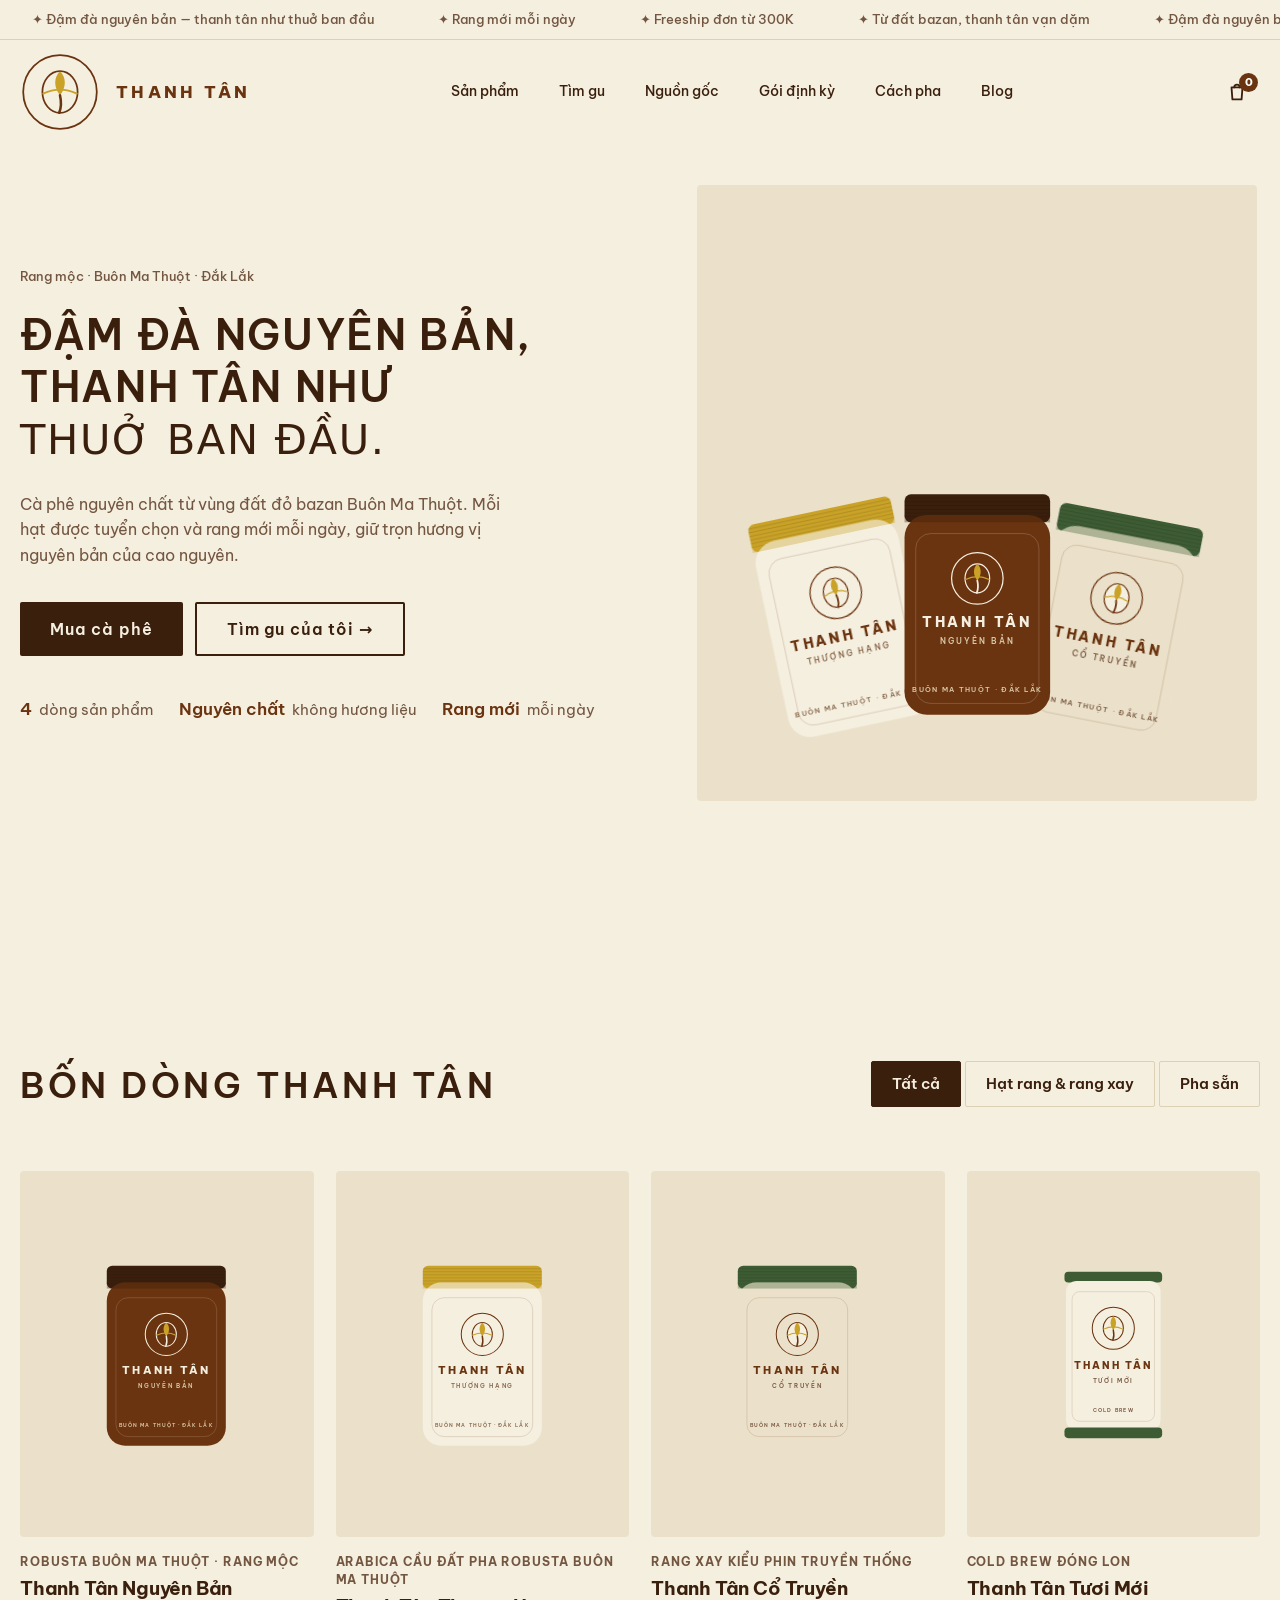
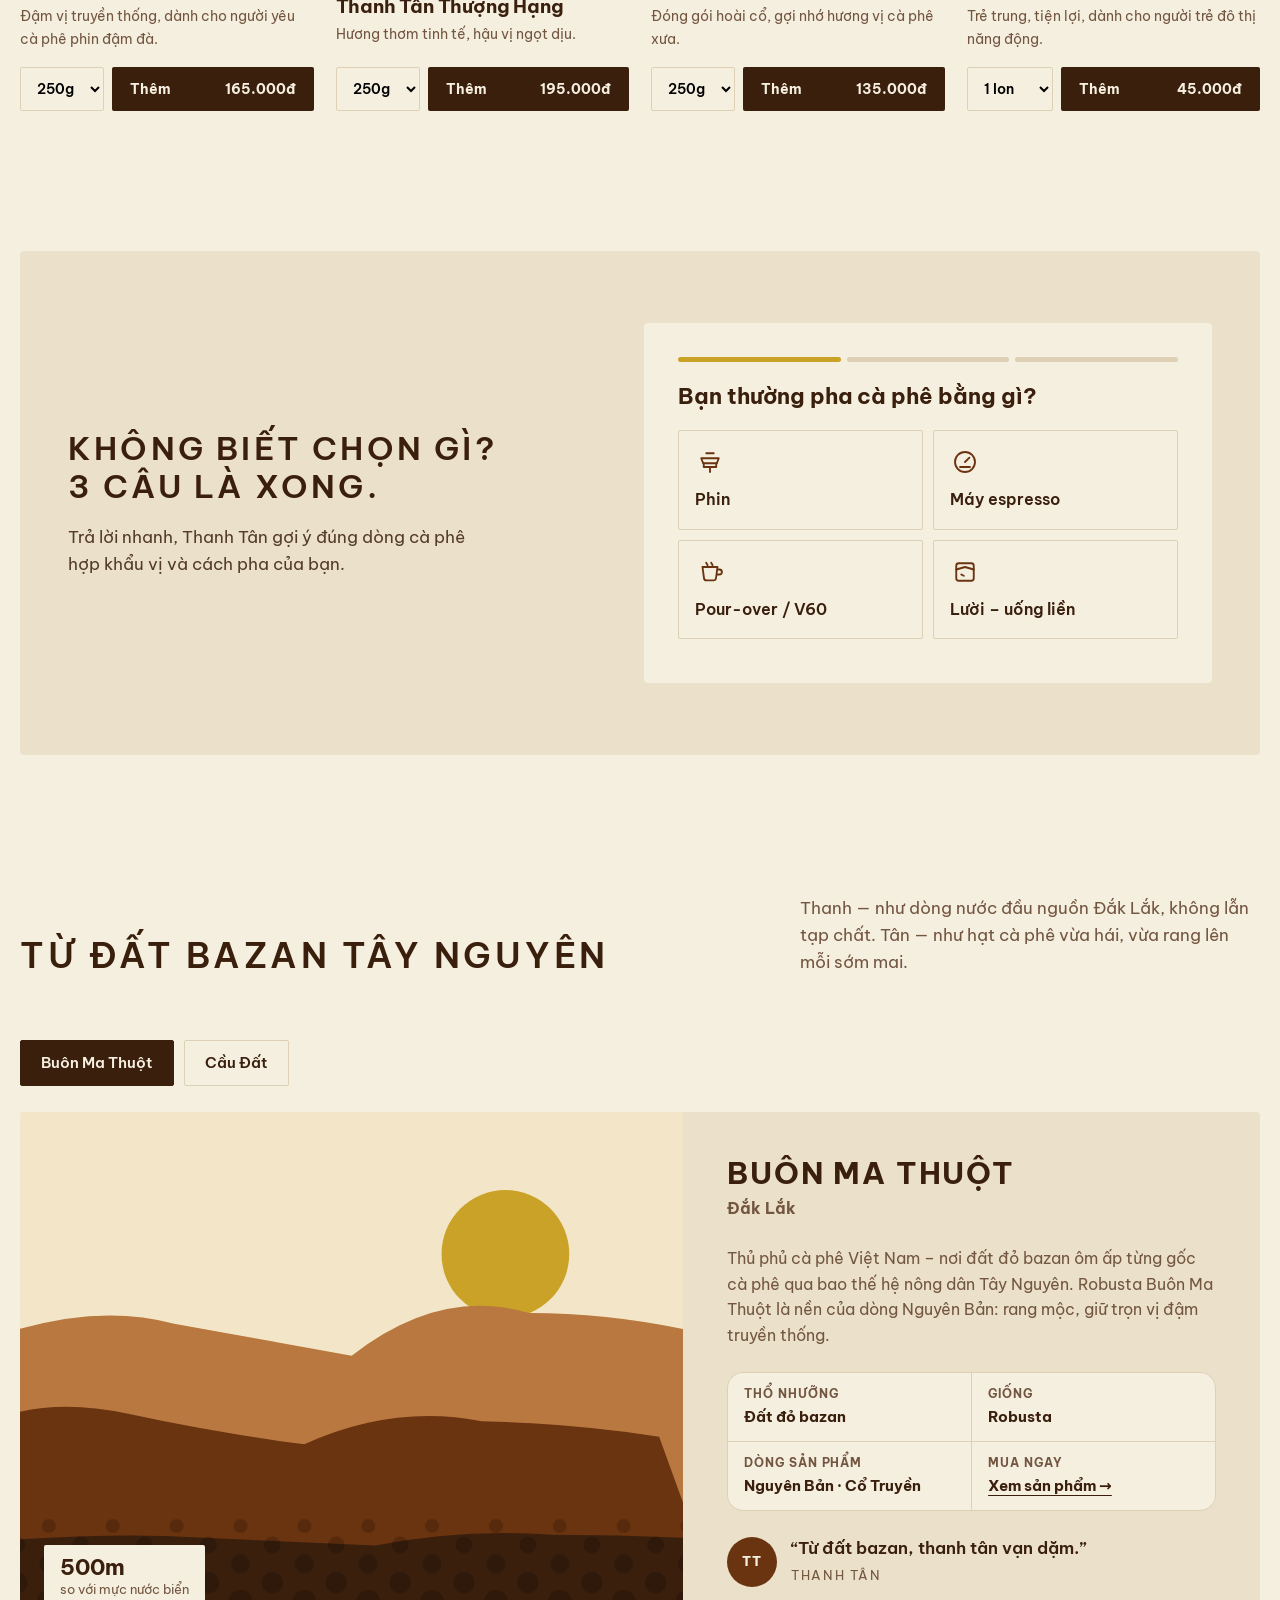
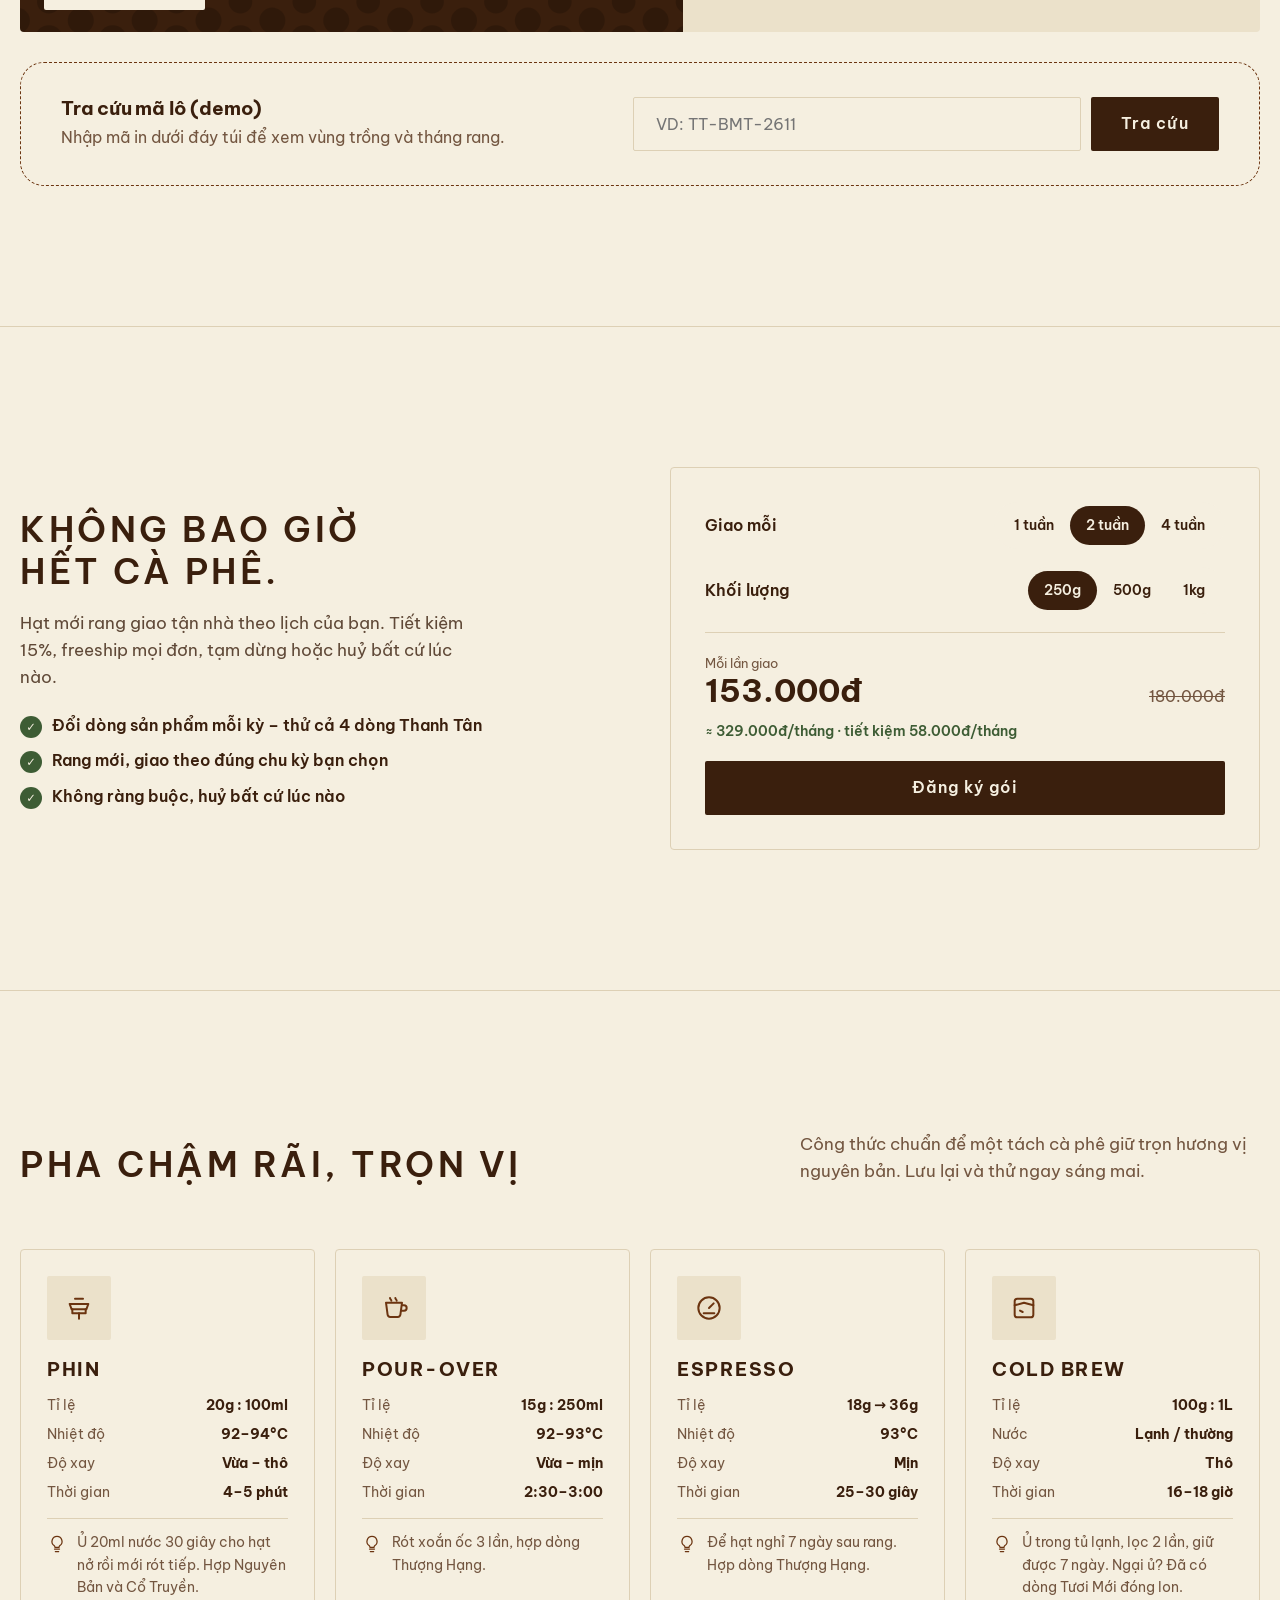
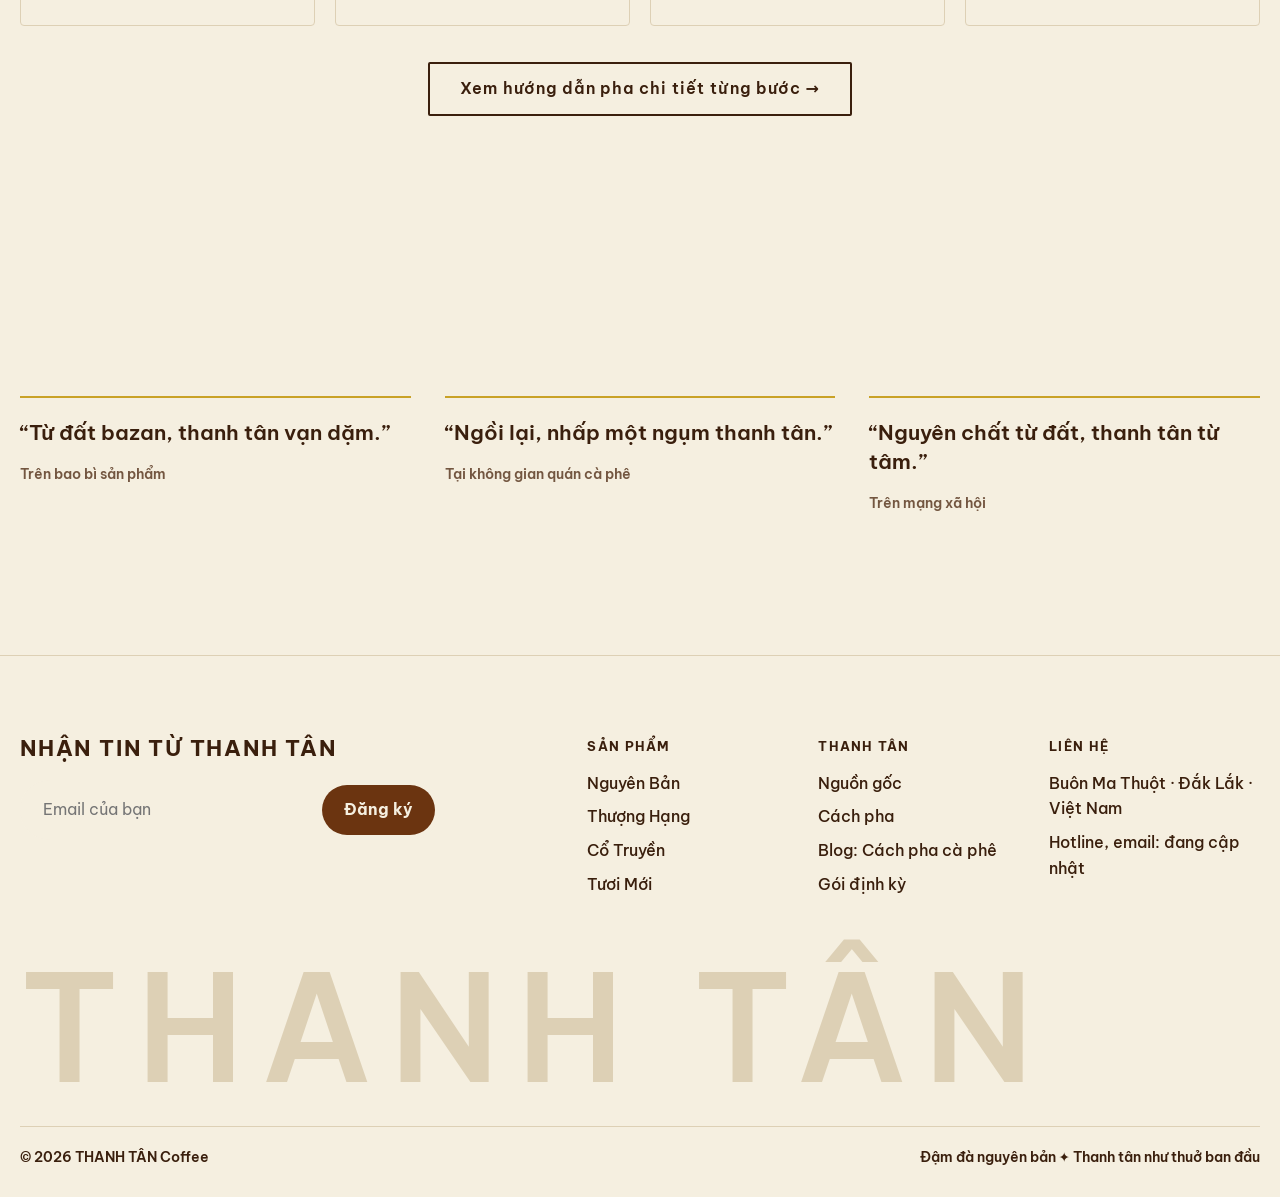
==== commit bc0f6c93: "Rebrand theo guideline: tối giản, logo 80px, bao bì phẳng, icon nét mảnh - Hợp nhất giao diện tối gi" ====
--- a/coffee-shop/index.html
+++ b/coffee-shop/index.html
@@ -16,8 +16,8 @@
   <div class="topbar">
     <div class="marquee marquee--small">
       <div class="marquee__track">
-        <span>✦ Đậm đà nguyên bản — thanh tân như thuở ban đầu</span><span>☕ Rang mới mỗi ngày</span><span>✦ Freeship đơn từ 300K</span><span>☕ Từ đất bazan, thanh tân vạn dặm</span>
-        <span>✦ Đậm đà nguyên bản — thanh tân như thuở ban đầu</span><span>☕ Rang mới mỗi ngày</span><span>✦ Freeship đơn từ 300K</span><span>☕ Từ đất bazan, thanh tân vạn dặm</span>
+        <span>✦ Đậm đà nguyên bản — thanh tân như thuở ban đầu</span><span>✦ Rang mới mỗi ngày</span><span>✦ Freeship đơn từ 300K</span><span>✦ Từ đất bazan, thanh tân vạn dặm</span>
+        <span>✦ Đậm đà nguyên bản — thanh tân như thuở ban đầu</span><span>✦ Rang mới mỗi ngày</span><span>✦ Freeship đơn từ 300K</span><span>✦ Từ đất bazan, thanh tân vạn dặm</span>
       </div>
     </div>
   </div>
@@ -74,41 +74,8 @@
           </ul>
         </div>
         <div class="hero__art" aria-hidden="true">
-          <div class="hero__scene">
-            <svg viewBox="0 0 500 625" preserveAspectRatio="xMidYMax slice">
-              <defs>
-                <linearGradient id="sky" x1="0" y1="0" x2="0" y2="1"><stop offset="0" stop-color="#E3D1A4"/><stop offset=".7" stop-color="#F3EBD6"/></linearGradient>
-                <linearGradient id="mist" x1="0" y1="0" x2="0" y2="1"><stop offset="0" stop-color="#F5EFE0" stop-opacity="0"/><stop offset="1" stop-color="#F5EFE0" stop-opacity=".85"/></linearGradient>
-              </defs>
-              <rect width="500" height="625" fill="url(#sky)"/>
-              <g class="rings" fill="none" stroke="#6B3410">
-                <circle cx="250" cy="310" r="150" stroke-opacity=".22"/><circle cx="250" cy="310" r="185" stroke-opacity=".17"/>
-                <circle cx="250" cy="310" r="220" stroke-opacity=".12"/><circle cx="250" cy="310" r="255" stroke-opacity=".08"/>
-                <circle cx="250" cy="310" r="290" stroke-opacity=".05"/>
-              </g>
-              <circle class="sun" cx="250" cy="310" r="118" fill="#C9A227"/>
-              <path d="M0 430Q110 372 230 410T500 392V625H0Z" fill="#B9783F"/>
-              <rect y="380" width="500" height="80" fill="url(#mist)"/>
-              <path d="M0 492Q150 440 300 482T500 462V625H0Z" fill="#6B3410"/>
-              <g fill="#3A1F0D" opacity=".28"><circle cx="40" cy="520" r="6"/><circle cx="92" cy="512" r="7"/><circle cx="148" cy="520" r="6"/><circle cx="206" cy="528" r="7"/><circle cx="268" cy="534" r="6"/><circle cx="330" cy="528" r="7"/><circle cx="392" cy="518" r="6"/><circle cx="450" cy="508" r="7"/></g>
-              <path d="M0 574Q200 534 500 566V625H0Z" fill="#3A1F0D"/>
-            </svg>
-          </div>
+          <div class="hero__scene"></div>
           <div class="hero__bags" id="heroBags"></div>
-          <div class="sticker">
-            <svg viewBox="0 0 120 120"><defs><path id="circ" d="M60 60m-44 0a44 44 0 1 1 88 0a44 44 0 1 1-88 0"/></defs><text><textPath href="#circ" textLength="272" lengthAdjust="spacing">RANG MỚI MỖI NGÀY ✦ THANH TÂN ✦</textPath></text></svg>
-            <span>☕</span>
-          </div>
-        </div>
-      </div>
-    </section>
-
-    <!-- ===== BAND TỪ KHOÁ THƯƠNG HIỆU ===== -->
-    <section class="notes-band" aria-label="Từ khoá thương hiệu">
-      <div class="marquee">
-        <div class="marquee__track">
-          <span>Đất đỏ bazan</span><i>✦</i><span>Sương sớm</span><i>✦</i><span>Nắng cao nguyên</span><i>✦</i><span>Rang mộc</span><i>✦</i><span>Nguyên chất</span><i>✦</i><span>Thanh tân</span><i>✦</i>
-          <span>Đất đỏ bazan</span><i>✦</i><span>Sương sớm</span><i>✦</i><span>Nắng cao nguyên</span><i>✦</i><span>Rang mộc</span><i>✦</i><span>Nguyên chất</span><i>✦</i><span>Thanh tân</span><i>✦</i>
         </div>
       </div>
     </section>
--- a/coffee-shop/style.css
+++ b/coffee-shop/style.css
@@ -86,13 +86,10 @@
 .hero__proof { list-style: none; display: flex; flex-wrap: wrap; gap: 8px 26px; font-size: .92rem; color: var(--ink-2); }
 .hero__proof b { color: var(--brown); font-family: var(--display); font-size: 1.05rem; margin-right: 4px; }
 .hero__art { position: relative; aspect-ratio: 4 / 5; width: min(100%, 500px); justify-self: center; }
-.hero__scene { position: absolute; inset: 0; border-radius: 999px 999px 30px 30px; overflow: hidden; box-shadow: 0 40px 70px -36px rgba(58, 31, 13, .55); }
-.hero__scene svg { width: 100%; height: 100%; display: block; }
-.hero__scene .sun { transform-box: fill-box; transform-origin: center; animation: sunrise 1.8s cubic-bezier(.2, .7, .2, 1) both; }
-@keyframes sunrise { from { translate: 0 80px; opacity: 0; } }
+.hero__scene { position: absolute; inset: 0; border-radius: 999px 999px 30px 30px; overflow: hidden; }
 @keyframes bagrise { from { translate: 0 46px; opacity: 0; } }
 .hero__bags { position: absolute; inset: 0; display: flex; align-items: flex-end; justify-content: center; padding-bottom: 7%; }
-.hero__bags svg { width: 38%; filter: drop-shadow(0 18px 18px rgba(58, 31, 13, .35)); transition: transform .4s; animation: bagrise 1s .6s cubic-bezier(.2, .7, .2, 1) both; }
+.hero__bags svg { width: 38%; transition: transform .4s; animation: bagrise 1s .6s cubic-bezier(.2, .7, .2, 1) both; }
 .hero__bags svg:nth-child(1) { animation-delay: .75s; }
 .hero__bags svg:nth-child(3) { animation-delay: .9s; }
 .hero__bags svg:nth-child(1) { transform: rotate(-12deg) translate(26%, 6%); }
@@ -100,16 +97,9 @@
 .hero__bags svg:nth-child(3) { transform: rotate(11deg) translate(-26%, 8%); }
 .hero__art:hover .hero__bags svg:nth-child(1) { transform: rotate(-18deg) translate(16%, 4%); }
 .hero__art:hover .hero__bags svg:nth-child(3) { transform: rotate(17deg) translate(-16%, 6%); }
-.sticker { position: absolute; top: 16%; right: -7%; width: 26%; z-index: 3; aspect-ratio: 1; background: var(--brown); color: var(--paper); border-radius: 50%; display: grid; place-items: center; }
-.sticker svg { position: absolute; inset: 0; animation: spin 18s linear infinite; }
-.sticker text { font-size: 11px; font-weight: 800; fill: var(--paper); font-family: var(--sans); }
-.sticker span { font-size: 1.8rem; }
-@keyframes spin { to { transform: rotate(360deg); } }
+
 
 /* Notes band */
-.notes-band { background: var(--forest); color: var(--cream); padding: 26px 0; transform: rotate(-1.2deg); margin: 0 -10px; }
-.notes-band span { font-family: var(--display); text-transform: uppercase; letter-spacing: .14em; font-size: clamp(1.1rem, 2.4vw, 1.7rem); font-weight: 600; padding: 0 26px; }
-.notes-band i { color: var(--gold); font-style: normal; font-size: 1.4rem; }
 
 /* Product grid (Ceremony) */
 .grid { display: grid; grid-template-columns: repeat(4, 1fr); gap: 28px 22px; }
@@ -119,7 +109,7 @@
 .card__media::before { content: ""; position: absolute; left: 50%; top: 50%; width: 76%; aspect-ratio: 1; translate: -50% -50%; border-radius: 50%; background: var(--disc, var(--gold)); transition: scale .5s cubic-bezier(.2, .8, .2, 1); }
 .card__media::after { content: ""; position: absolute; left: 50%; top: 50%; width: 92%; aspect-ratio: 1; translate: -50% -50%; border-radius: 50%; border: 1px solid var(--brown); opacity: .22; }
 .card:hover .card__media::before { scale: 1.06; }
-.card__media svg { position: relative; z-index: 1; width: 52%; transition: transform .45s cubic-bezier(.2, .8, .2, 1); filter: drop-shadow(0 18px 22px rgba(0, 0, 0, .18)); }
+.card__media svg { position: relative; z-index: 1; width: 52%; transition: transform .45s cubic-bezier(.2, .8, .2, 1); }
 .card:hover .card__media svg { transform: rotate(-5deg) scale(1.06); }
 .card__tag { position: absolute; top: 14px; left: 14px; background: var(--paper); font-size: .72rem; font-weight: 800; padding: 5px 11px; border-radius: 999px; }
 .card__origin { display: block; font-size: .74rem; font-weight: 700; color: var(--ink-2); text-transform: uppercase; letter-spacing: .08em; line-height: 1.5; }
@@ -137,7 +127,7 @@
 /* Quiz (Single O) */
 .quiz { position: relative; overflow: hidden; background: var(--ink); color: var(--paper); border-radius: 40px; margin: 0 16px; }
 .quiz::before { content: ""; position: absolute; inset: 0; pointer-events: none; background: repeating-radial-gradient(circle at 105% -10%, transparent 0 46px, rgba(245, 239, 224, .07) 46px 47px); }
-.quiz h2 { color: var(--paper); margin-bottom: 18px; }
+.quiz h2 { color: var(--paper); margin-bottom: 18px; font-size: clamp(1.5rem, 2.8vw, 2rem); }
 .quiz__intro p { opacity: .85; max-width: 420px; font-size: 1.05rem; }
 .quiz__inner { position: relative; display: grid; grid-template-columns: 1fr 1.1fr; gap: 60px; align-items: center; }
 .quiz__card { background: var(--paper); color: var(--ink); border-radius: var(--radius); padding: 34px; min-height: 360px; display: flex; flex-direction: column; }
@@ -197,7 +187,7 @@
 .subscribe .section__lead { color: var(--ink); opacity: .8; margin-bottom: 22px; }
 .ticks { list-style: none; display: grid; gap: 10px; font-weight: 600; }
 .ticks li::before { content: "✓"; display: inline-grid; place-items: center; width: 22px; height: 22px; margin-right: 10px; border-radius: 50%; background: var(--forest); color: var(--paper); font-size: .72rem; }
-.plan { background: var(--paper); border-radius: var(--radius); padding: 34px; box-shadow: 10px 10px 0 var(--brown); }
+.plan { background: var(--paper); border-radius: var(--radius); padding: 34px; border: 1px solid var(--line); }
 .plan__row { display: flex; justify-content: space-between; align-items: center; gap: 14px; margin-bottom: 18px; font-weight: 600; flex-wrap: wrap; }
 .seg { display: flex; background: var(--paper); border-radius: 999px; padding: 4px; }
 .seg button { padding: 8px 16px; border-radius: 999px; font-weight: 600; font-size: .9rem; transition: .2s; }
@@ -294,7 +284,6 @@
   .quiz { margin: 0 8px; border-radius: 28px; }
 }
 @media (max-width: 560px) {
-  .sticker { right: 2%; top: 4%; width: 24%; }
   .grid { gap: 26px 14px; }
   .card h3 { font-size: 1.1rem; }
   .card__buy { flex-direction: column; align-items: stretch; }
@@ -306,7 +295,7 @@
   .trace { padding: 24px; }
   .trace__form { flex-direction: column; }
   .facts { grid-template-columns: 1fr; }
-  .plan { box-shadow: 6px 6px 0 var(--ink); }
+  .plan { }
 }
 @media (prefers-reduced-motion: reduce) {
   *, *::before, *::after { animation: none !important; transition: none !important; }
@@ -377,7 +366,6 @@
   .toc { position: static; }
 }
 @media (max-width: 560px) {
-  .sticker { right: 2%; top: 4%; width: 24%; }
   .post-hero { padding-top: 40px; }
   .spec { grid-template-columns: repeat(2, 1fr); }
   .post-cta { padding: 30px 24px; }
@@ -398,3 +386,90 @@
 .post-hero .container { position: relative; z-index: 1; }
 main { overflow-x: clip; }
 h1, h2 { text-wrap: balance; }
+
+
+/* ==========================================================
+   THANH TÂN – bản tối giản (thử nghiệm, kiểu Origin)
+   Nạp SAU style.css. Nguyên tắc: bỏ trang trí, thêm khoảng trắng,
+   một nền trắng ngà, chữ lớn, sản phẩm là điểm nhấn duy nhất.
+   ========================================================== */
+:root { --radius: 4px; }
+body::after, .post-hero::after { display: none; }          /* bỏ hạt giấy, vòng tròn */
+
+.section { padding: 140px 0; }
+.section__head { margin-bottom: 64px; }
+h2 { font-size: clamp(1.5rem, 3vw, 2.2rem); letter-spacing: .1em; font-weight: 600; }
+
+/* Topbar & header: mảnh, tĩnh */
+.topbar { background: transparent; color: var(--ink-2); border-bottom: 1px solid var(--line); font-weight: 500; }
+.header { background: var(--paper); backdrop-filter: none; }
+.header__inner { height: 68px; }
+.nav { font-weight: 500; font-size: .9rem; gap: 40px; }
+
+/* Hero: một khối kem phẳng, 3 gói cà phê, không phong cảnh */
+.hero { padding: 40px 0 120px; }
+.hero__inner { gap: 80px; }
+.hero h1 { font-weight: 600; letter-spacing: .04em; text-transform: uppercase; font-size: clamp(1.6rem, 3.4vw, 2.6rem); line-height: 1.25; }
+.hero h1 em { color: inherit; font-weight: 300; }
+.hero__text > p { font-size: 1rem; }
+.pill { background: none; padding: 0; border: 0; color: var(--ink-2); font-weight: 500; margin-bottom: 22px; }
+.hero__art { aspect-ratio: 1 / 1.1; width: 100%; max-width: 560px; }
+.hero__scene { border-radius: 4px; background: var(--cream); }
+.hero__scene svg { display: none; }
+.hero__bags { padding-bottom: 12%; }
+.hero__proof b { font-weight: 600; }
+
+/* Nút: chữ nhật, mảnh */
+.btn { border-radius: 2px; font-weight: 600; letter-spacing: .06em; }
+
+/* Thẻ sản phẩm: nền kem phẳng, bỏ đĩa màu */
+.card__media { border-radius: 4px; background: var(--cream); }
+.card__media::before, .card__media::after { display: none; }
+.card__tag { border-radius: 2px; background: var(--paper); font-weight: 600; }
+.card__add { border-radius: 2px; }
+
+/* Quiz: sáng, không nền tối */
+.quiz { background: var(--cream); color: var(--ink); border-radius: 4px; margin: 0 auto; width: min(1240px, 100% - 32px); }
+.quiz::before, .quiz::after { display: none; }
+.quiz h2, .quiz p { color: var(--ink); }
+.quiz__card { background: var(--paper); border-radius: 4px; }
+.quiz__opt { border-radius: 2px; }
+
+/* Nguồn gốc, gói định kỳ, cách pha: phẳng, viền mảnh */
+.origin { border-radius: 4px; }
+.origin__alt { border-radius: 2px; }
+.subscribe { background: var(--paper); border-top: 1px solid var(--line); border-bottom: 1px solid var(--line); }
+.brew { border-radius: 4px; border-width: 1px; }
+.brew__icon { border-radius: 2px; background: var(--cream); }
+
+/* Footer: sáng, mảnh; bỏ chữ khổng lồ */
+.footer { background: var(--paper); color: var(--ink); border-top: 1px solid var(--line); }
+.footer__word { color: var(--line); font-weight: 600; letter-spacing: .12em; }
+.footer__bottom { border-color: var(--line); }
+
+/* Chỉnh sau khi xem thử */
+.quiz.section { padding: 72px 0; }
+.quiz__inner { width: 100%; padding-inline: 48px; }
+.chip, .filter, .origin-tab, .tab, [role="tab"], .pill-btn { border-radius: 2px; }
+.card__add, .card select, .size-select, select { border-radius: 2px; }
+.origin__facts, .spec-grid, .origin__meta { border-radius: 4px; }
+.lot { border-radius: 4px; }
+.lot input, input[type="text"], input[type="search"] { border-radius: 2px; }
+
+/* ---- Theo guideline: logo >= 80px, icon nét mảnh, bao bì phẳng ---- */
+.header__inner { height: 104px; }
+.logo { gap: 16px; }
+.logo__mark { width: 80px; height: 80px; }
+.ico { width: 28px; height: 28px; display: block; }
+.quiz__opt span { display: block; margin-bottom: 10px; color: var(--brown); }
+.quiz__opt .ico { width: 30px; height: 30px; }
+.quiz__opt:hover { transform: none; }
+.brew__icon { color: var(--brown); font-size: 0; }
+.brew__icon .ico { width: 32px; height: 32px; }
+.brew__tip { display: flex; gap: 10px; align-items: flex-start; }
+.brew__tip .ico { width: 20px; height: 20px; flex: none; margin-top: 3px; color: var(--brown); }
+.card__media svg { transition: transform .45s cubic-bezier(.2, .8, .2, 1); }
+@media (max-width: 760px) {
+  .header__inner { height: 92px; }
+  .logo { font-size: .9rem; letter-spacing: .14em; gap: 12px; }
+}
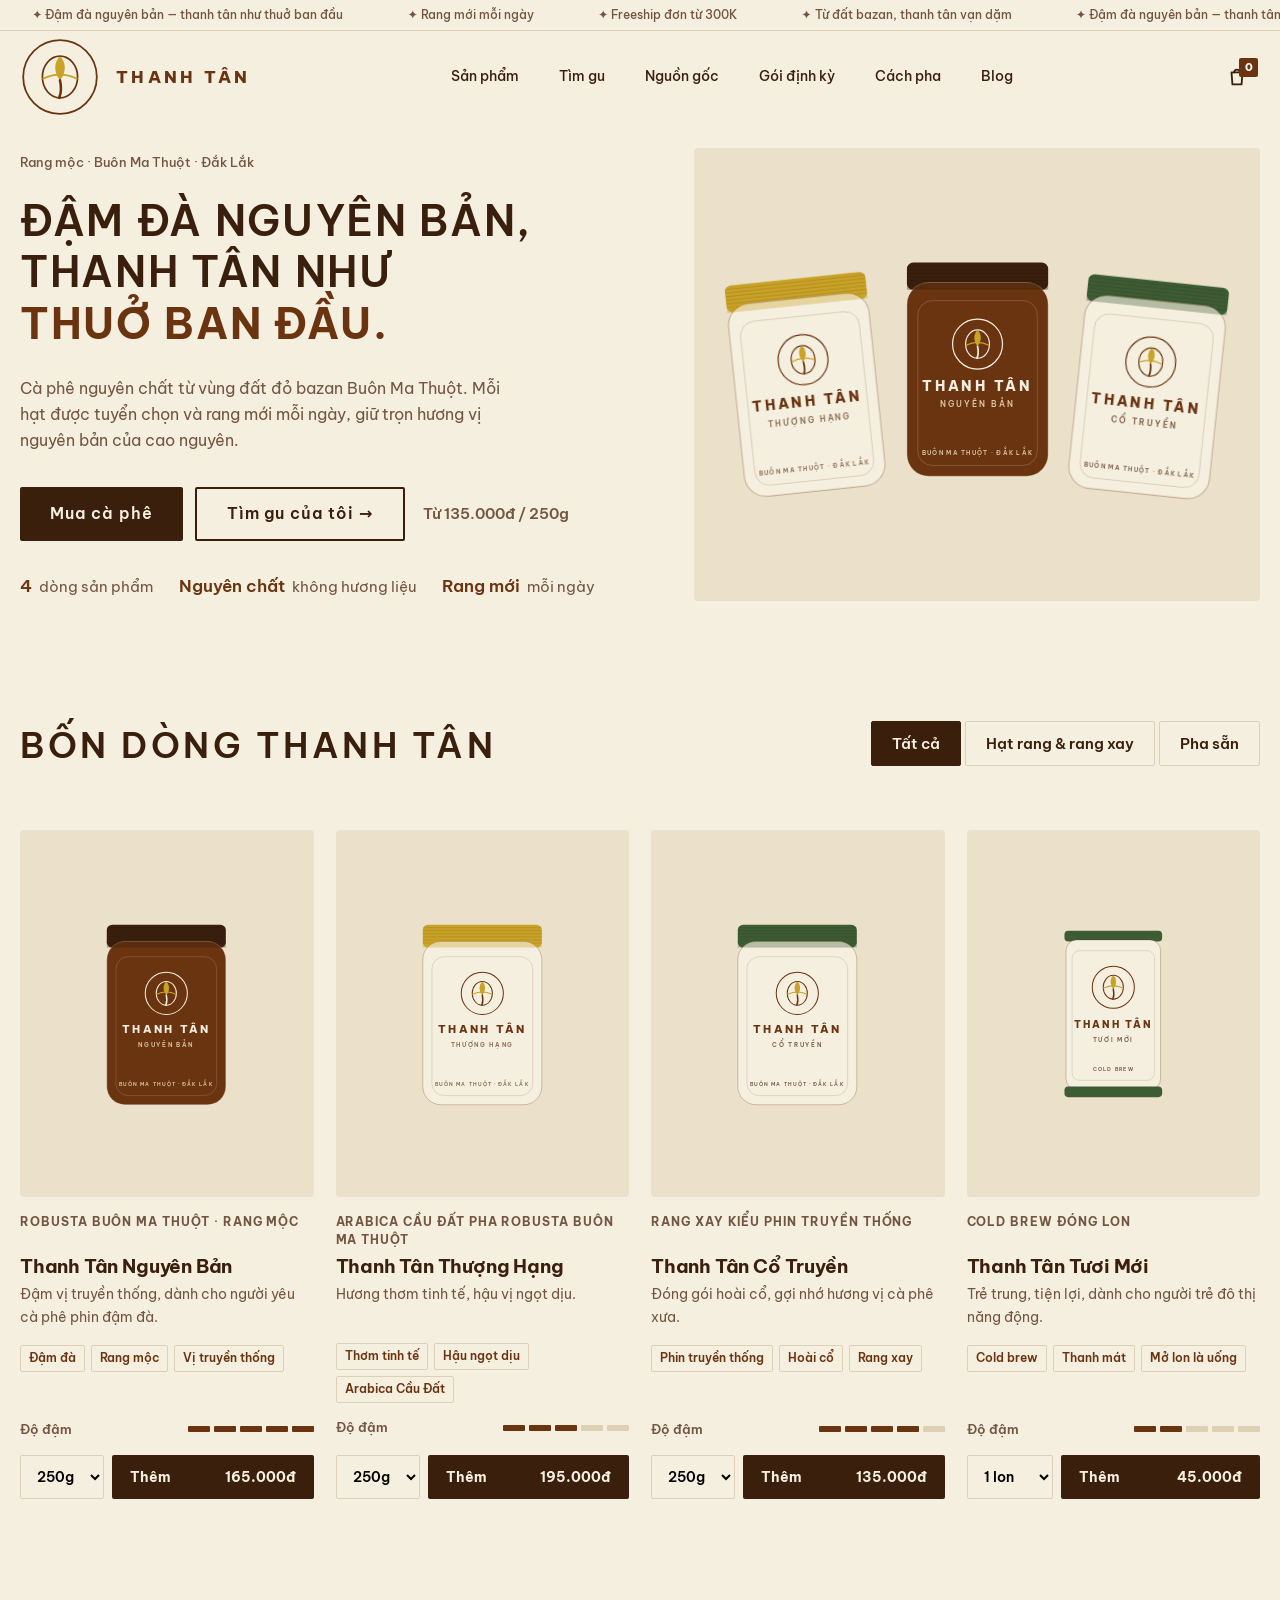
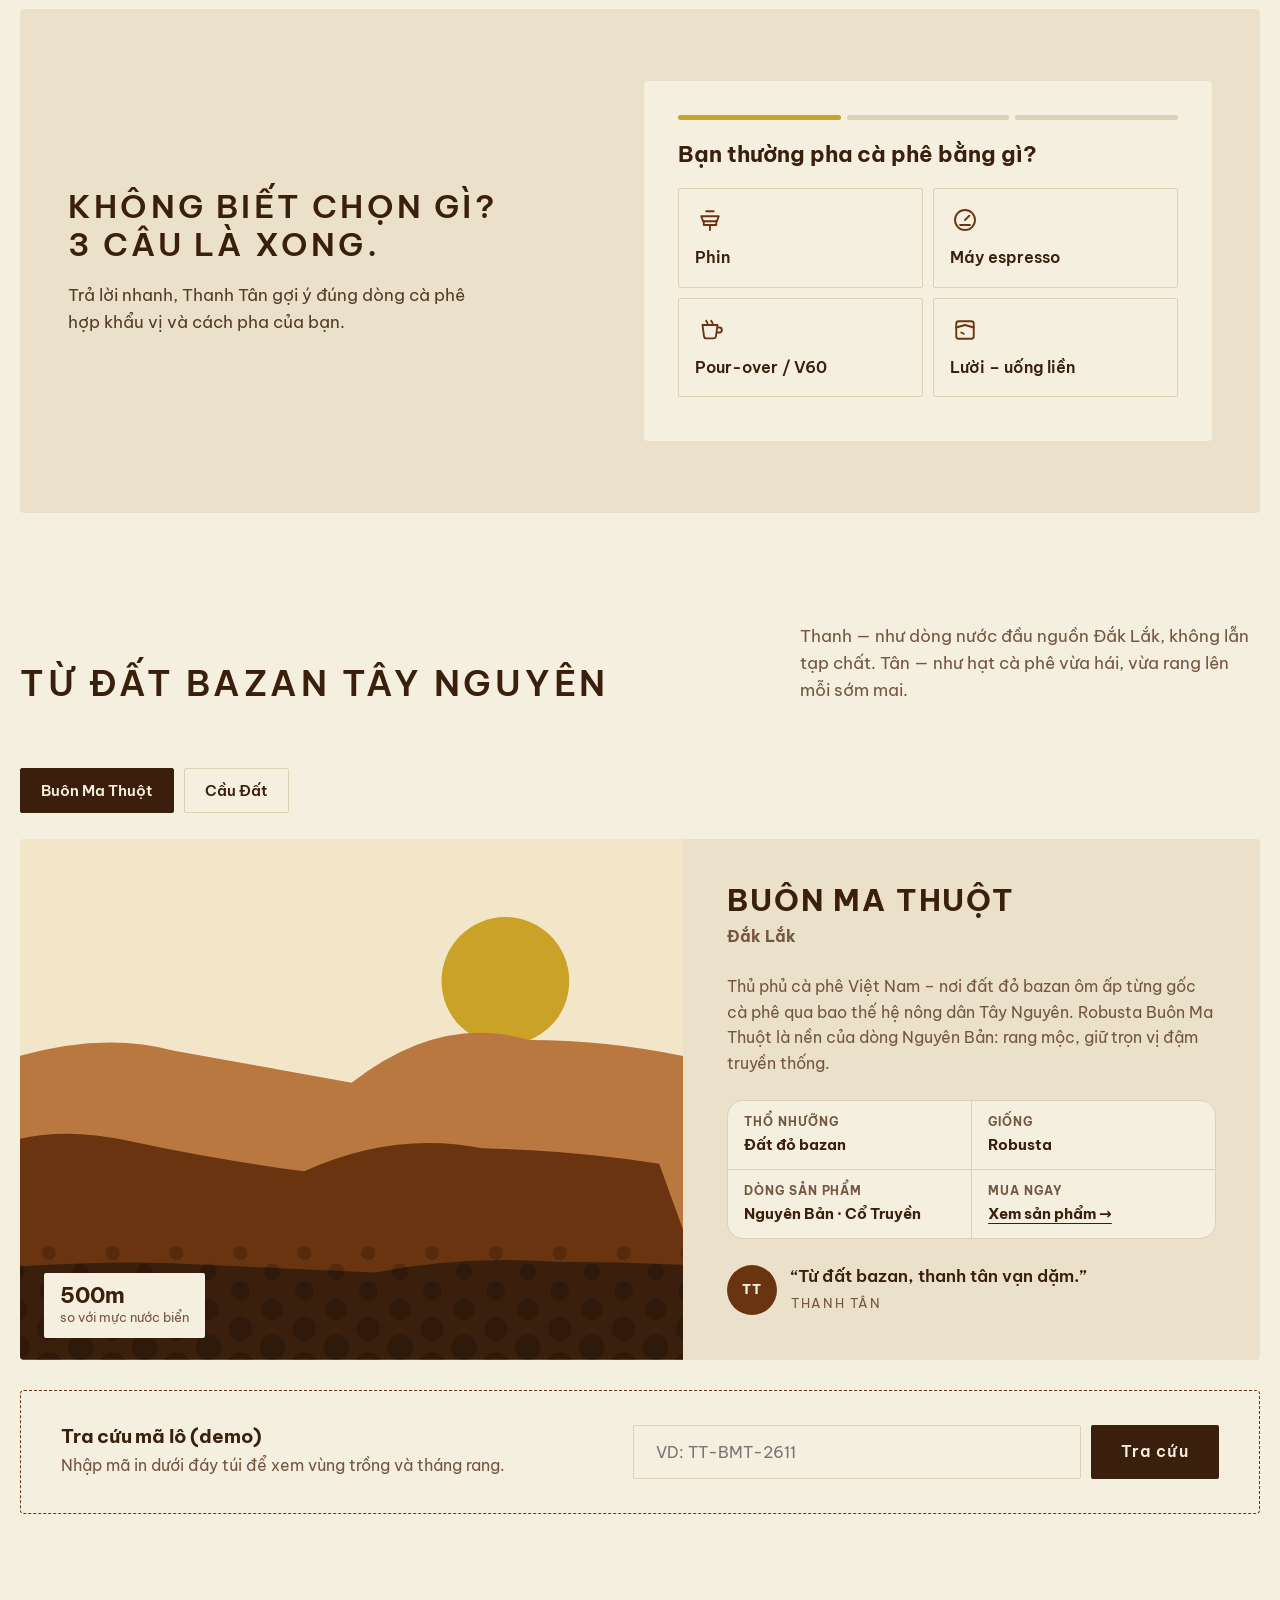
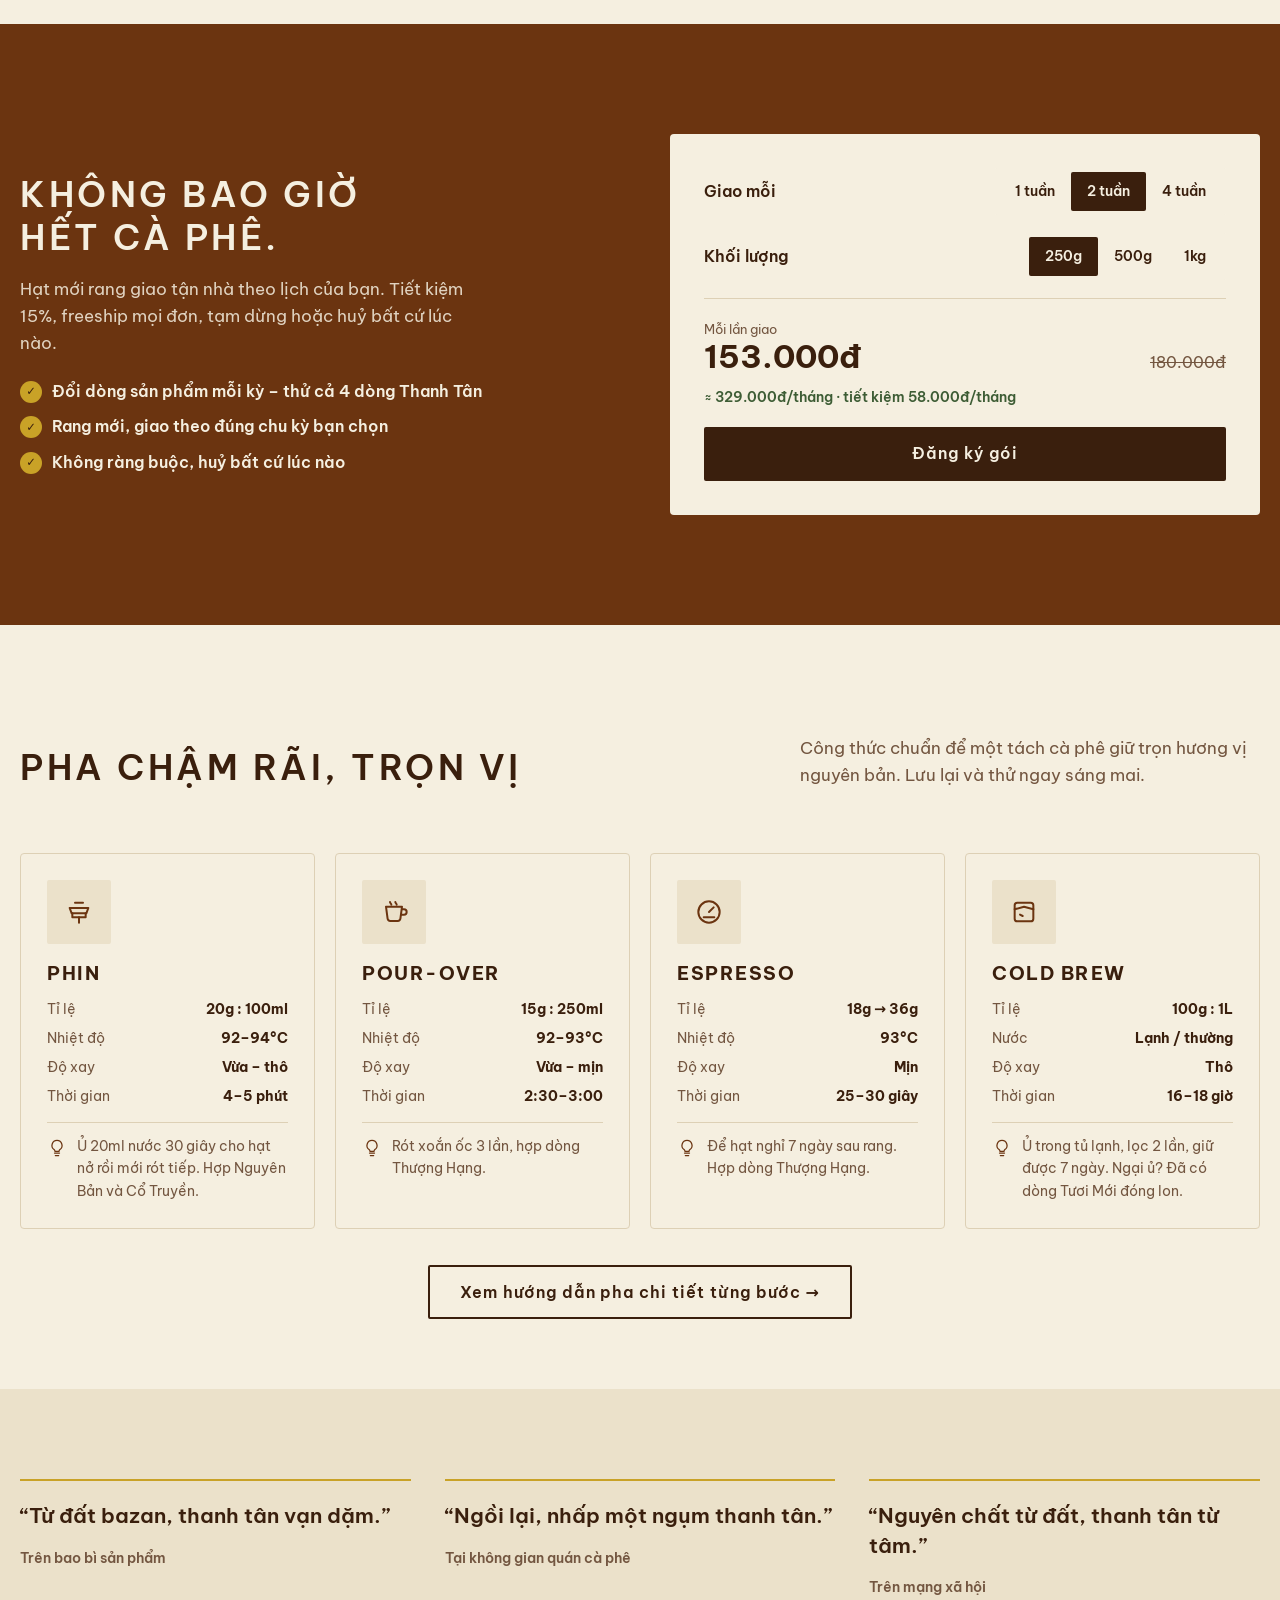
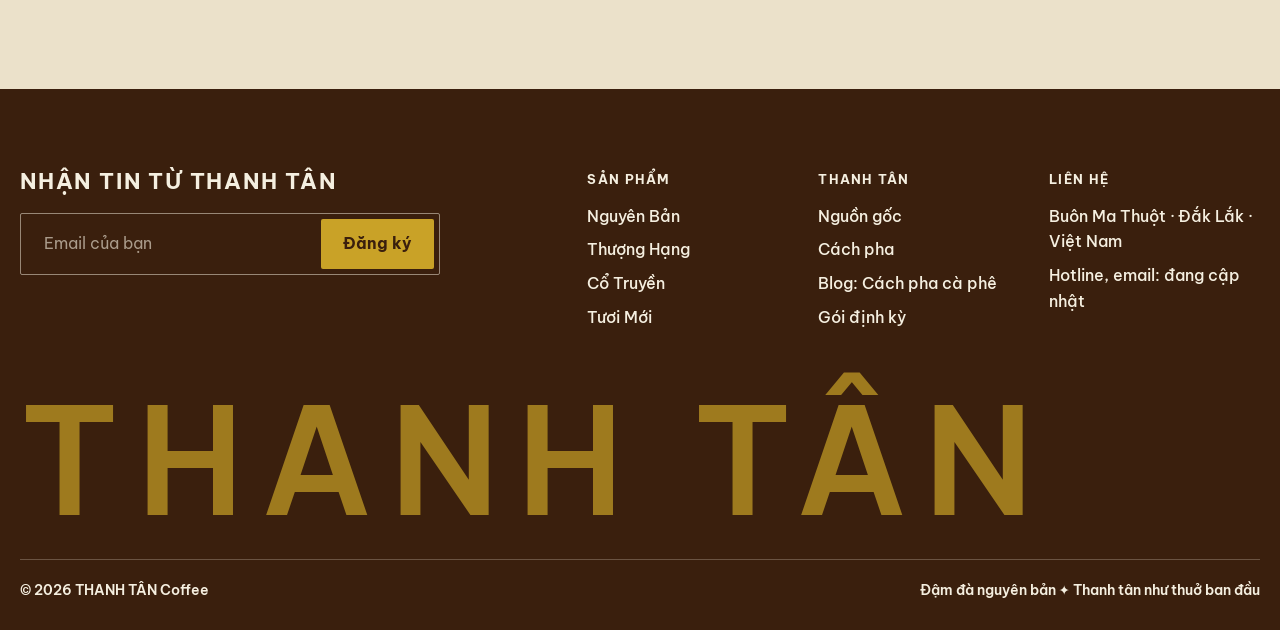
==== commit b924741d: "Giai đoạn 1: gọn header, hero rõ sản phẩm, nốt hương/độ đậm, nhịp nền đậm - Topbar và header thấp hơ" ====
--- a/coffee-shop/index.html
+++ b/coffee-shop/index.html
@@ -66,6 +66,7 @@
           <div class="hero__cta">
             <a href="#shop" class="btn btn--dark">Mua cà phê</a>
             <a href="#quiz" class="btn btn--line">Tìm gu của tôi →</a>
+            <span class="hero__from" id="heroFrom"></span>
           </div>
           <ul class="hero__proof">
             <li><b>4</b> dòng sản phẩm</li>
--- a/coffee-shop/style.css
+++ b/coffee-shop/style.css
@@ -271,8 +271,8 @@
 @media (max-width: 880px) {
   .section { padding: 80px 0; }
   .menu-toggle { display: grid; }
-  .nav { position: absolute; top: 74px; left: 0; right: 0; flex-direction: column; gap: 0; background: var(--paper); border-bottom: 1px solid var(--line); max-height: 0; overflow: hidden; transition: max-height .3s; }
-  .nav.open { max-height: 400px; }
+  .nav { position: absolute; top: 100%; left: 0; right: 0; flex-direction: column; gap: 0; background: var(--paper); border-bottom: 0; max-height: 0; overflow: hidden; transition: max-height .3s; }
+  .nav.open { max-height: 400px; border-bottom: 1px solid var(--line); }
   .nav a { padding: 16px 24px; border-top: 1px solid var(--line); }
   .nav a::after { display: none; }
   .hero__inner, .quiz__inner, .subscribe__inner, .origin, .trace, .footer__top { grid-template-columns: 1fr; }
@@ -473,3 +473,134 @@
   .header__inner { height: 92px; }
   .logo { font-size: .9rem; letter-spacing: .14em; gap: 12px; }
 }
+
+
+/* ================= Sửa lỗi giao diện (rà header → footer) ================= */
+/* Nhịp khoảng trắng: bớt khoảng trống thừa giữa các khối */
+.section { padding: 110px 0; }
+.hero { padding: 40px 0 70px; }
+#brew { padding-bottom: 70px; }
+.reviews { padding-bottom: 90px; }
+
+/* Hero: 3 gói canh giữa khung, chạm nhẹ vào nhau (không đè mất chữ), gói nhạt có viền */
+.hero__bags { align-items: center; padding: 0 3%; gap: 0; }
+.hero__bags svg { width: 32%; }
+.hero__bags svg:nth-child(1) { transform: rotate(-6deg) translate(5%, 4%); }
+.hero__bags svg:nth-child(2) { transform: translateY(-3%); }
+.hero__bags svg:nth-child(3) { transform: rotate(6deg) translate(-5%, 5%); }
+.hero__art:hover .hero__bags svg:nth-child(1) { transform: rotate(-9deg) translate(-1%, 3%); }
+.hero__art:hover .hero__bags svg:nth-child(3) { transform: rotate(9deg) translate(1%, 4%); }
+
+/* Thẻ sản phẩm: dòng xuất xứ luôn cao 2 dòng để tên sản phẩm thẳng hàng */
+.card__origin { min-height: 3em; }
+
+/* Đồng nhất bo góc: mọi khối dùng 4px, nút/chip 2px */
+.seg { border-radius: 2px; }
+.seg button { border-radius: 2px; }
+.trace { border-radius: 4px; }
+.trace__form input { border-radius: 2px; }
+.trace__ok { border-radius: 4px; }
+.callout, .spec div, .table-wrap, .toc { border-radius: 4px; }
+.post-cta { border-radius: 4px; }
+.brew__icon { border-radius: 2px; }
+.news { border-radius: 2px; border: 1px solid var(--ink-2); background: transparent; }
+.news button { border-radius: 2px; }
+.cart-count { border-radius: 2px; }
+
+/* Danh sách ✓: dấu tick cố định, chữ xuống dòng thẳng cột */
+.ticks li { display: flex; align-items: flex-start; gap: 10px; }
+.ticks li::before { flex: none; margin-right: 0; margin-top: 2px; }
+
+/* Blog: tiêu đề h2 không bị "balance" cắt ngắn giữa dòng khi còn chỗ */
+.post-body h2 { text-wrap: wrap; max-width: none; }
+
+@media (max-width: 760px) {
+  .section { padding: 72px 0; }
+  .hero { padding: 24px 0 48px; }
+  .hero__inner { gap: 40px; }
+  .quiz__inner { padding-inline: 20px; gap: 32px; }
+  .quiz.section { padding: 40px 0; }
+  .hero__art { aspect-ratio: 1 / 1; }
+}
+@media (max-width: 560px) {
+  /* Nút "Thêm" và ô chọn size: xếp dọc, cao 44px, không bị bẹp */
+  .card__buy select { height: 44px; }
+  .card__add { flex: none; width: 100%; height: 44px; }
+  .card__origin { min-height: 4.5em; }
+  /* Ô nhập mã lô không bị co về 0 khi xếp dọc */
+  .trace__form input { flex: none; width: 100%; height: 50px; }
+  .trace__form .btn { width: 100%; }
+  .plan__row { align-items: flex-start; flex-direction: column; }
+  .footer__bottom { flex-direction: column; }
+}
+
+/* Menu mobile: khoảng cách 40px của desktop không áp cho dropdown; mở đủ 6 mục */
+@media (max-width: 880px) {
+  .nav { gap: 0; }
+  .nav.open { max-height: 480px; }
+}
+
+
+/* ================= Giai đoạn 1 ================= */
+/* 1) Header + topbar gọn hơn (logo vẫn >= 80px theo guideline) */
+.topbar { padding: 5px 0; font-size: .78rem; }
+.header__inner { height: 92px; }
+.logo__mark { width: 80px; height: 80px; }
+
+/* 2) Hero: khung thấp hơn, bao bì lớn hơn, thấy sản phẩm ngay trong màn hình đầu */
+.hero { padding: 24px 0 48px; }
+.hero__art { aspect-ratio: 5 / 4; max-width: 600px; }
+.hero__bags { padding: 0 2%; }
+.hero__bags svg { width: 34%; }
+.hero__cta { align-items: center; margin-bottom: 32px; }
+.hero__from { font-weight: 600; color: var(--ink-2); font-size: .92rem; margin-left: 6px; }
+#shop.section { padding-top: 72px; }
+
+/* 3) Câu chủ đề: phần "thuở ban đầu" đậm hơn, màu nâu đất */
+.hero h1 em { font-weight: 700; color: var(--brown); }
+
+/* 4) Thẻ sản phẩm: nốt hương + độ đậm */
+.card__tags { list-style: none; display: flex; flex-wrap: wrap; gap: 6px; margin-bottom: 12px; }
+.card__tags li { font-size: .74rem; font-weight: 600; color: var(--brown); border: 1px solid var(--line); border-radius: 2px; padding: 3px 8px; }
+.card__meter { display: flex; align-items: center; justify-content: space-between; font-size: .8rem; font-weight: 600; color: var(--ink-2); margin-bottom: 16px; }
+.card__meter i { display: flex; gap: 4px; }
+.card__meter b { width: 22px; height: 6px; border-radius: 1px; background: var(--line); }
+.card__meter b.on { background: var(--brown); }
+
+/* 5) Nhịp nền: xen kẽ sáng / kem / nâu đậm để có điểm nhấn thị giác */
+.subscribe { background: var(--brown); color: var(--paper); border: 0; }
+.subscribe h2, .subscribe .section__lead, .subscribe .ticks { color: var(--paper); opacity: 1; }
+.subscribe .section__lead { opacity: .85; }
+.subscribe .ticks li::before { background: var(--gold); color: var(--ink); }
+.subscribe .plan { background: var(--paper); color: var(--ink); border: 0; }
+.reviews { background: var(--cream); padding: 90px 0; }
+.footer { background: var(--ink); color: var(--paper); border: 0; }
+.footer__word { color: var(--gold); opacity: .9; }
+.footer__bottom { border-color: rgba(245, 239, 224, .25); }
+.footer .news { border-color: rgba(245, 239, 224, .5); background: transparent; }
+.footer .news input { color: var(--paper); }
+.footer .news input::placeholder { color: rgba(245, 239, 224, .6); }
+.footer .news button { background: var(--gold); color: var(--ink); }
+
+@media (max-width: 760px) {
+  .header__inner { height: 84px; }
+  .logo__mark { width: 80px; height: 80px; }
+  .hero__art { aspect-ratio: 1 / 1; }
+  .hero__from { display: block; margin: 6px 0 0; width: 100%; }
+  .reviews { padding: 64px 0; }
+}
+@media (max-width: 560px) {
+  .card__origin { min-height: 4.5em; }
+}
+
+/* Nốt hương: chừa chỗ 2 hàng để thanh "Độ đậm" thẳng hàng giữa các thẻ */
+.card__tags { min-height: 62px; align-content: flex-start; }
+@media (max-width: 560px) { .card__tags { min-height: 92px; } }
+.card__notes { min-height: 3.1em; }
+.footer__word { opacity: .7; }
+.card__meter span { white-space: nowrap; }
+@media (max-width: 560px) {
+  .card__meter { gap: 8px; }
+  .card__meter i { gap: 3px; }
+  .card__meter b { width: 13px; }
+}
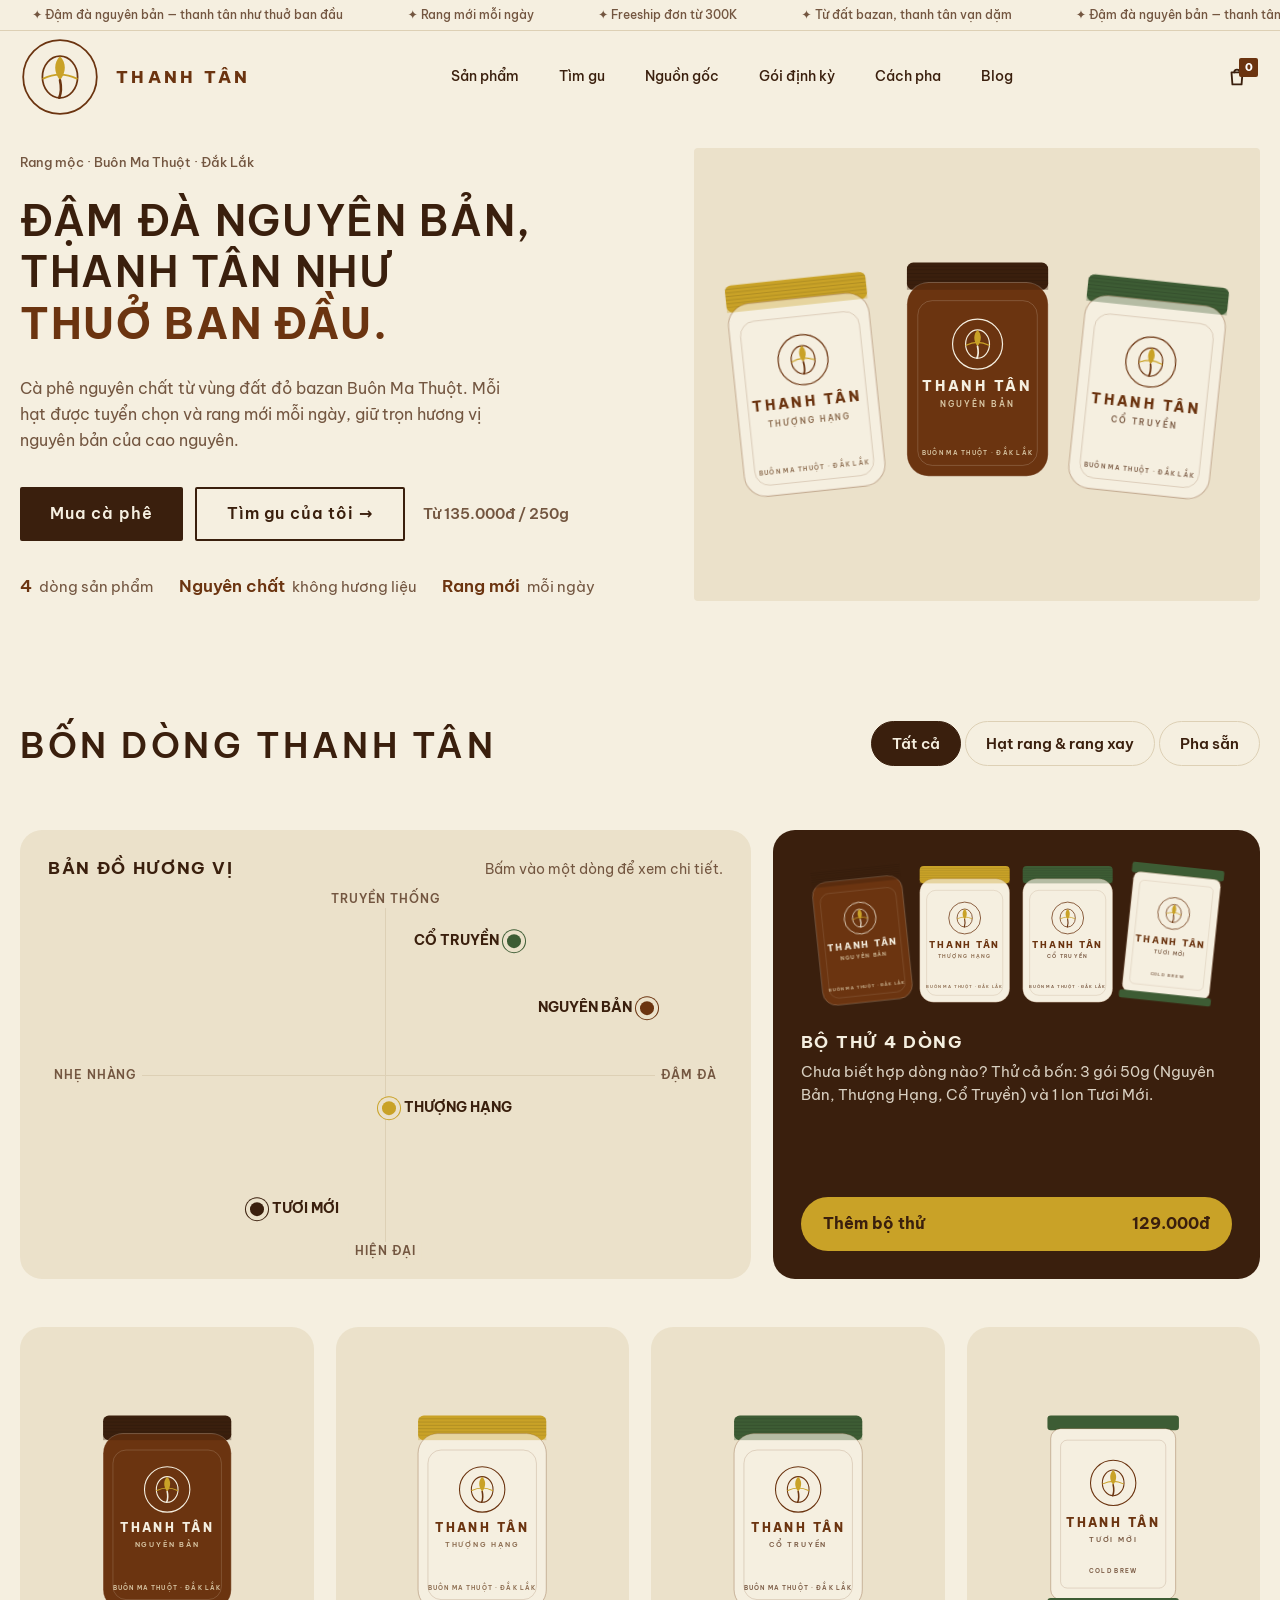
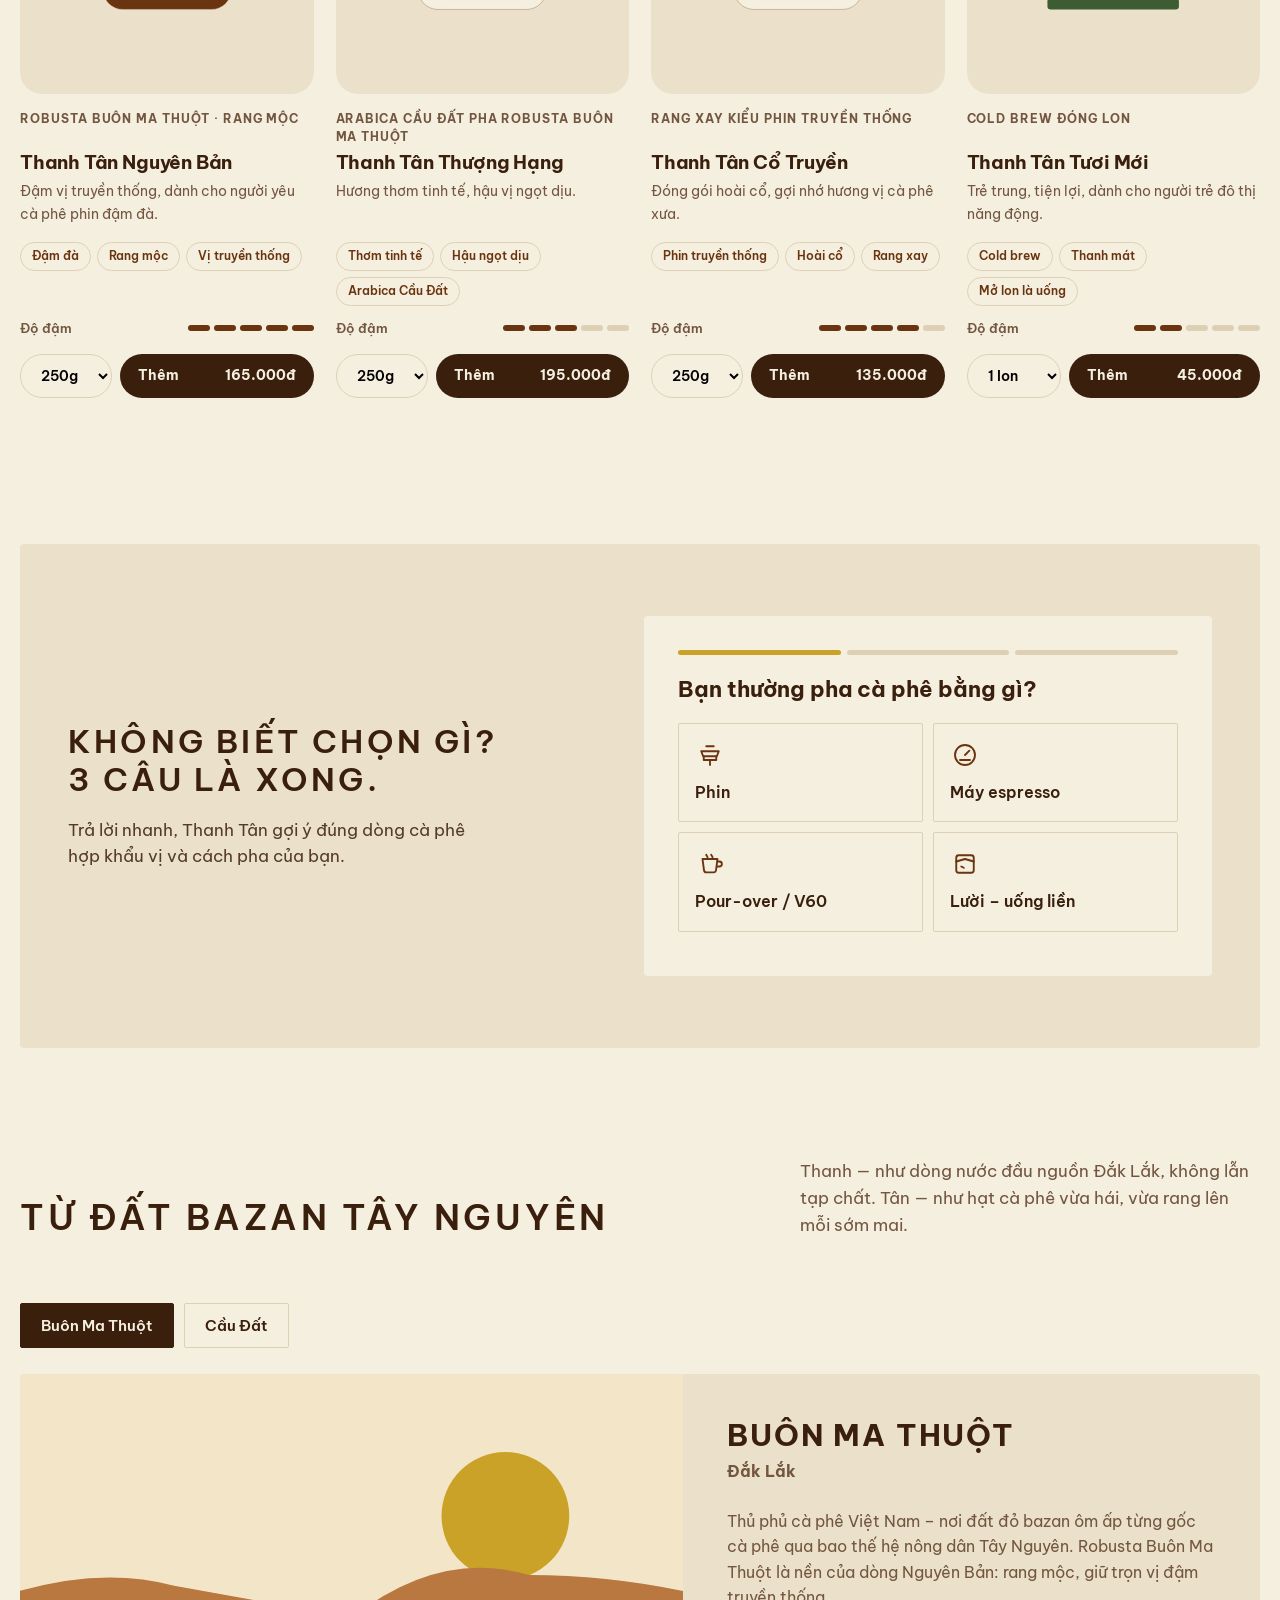
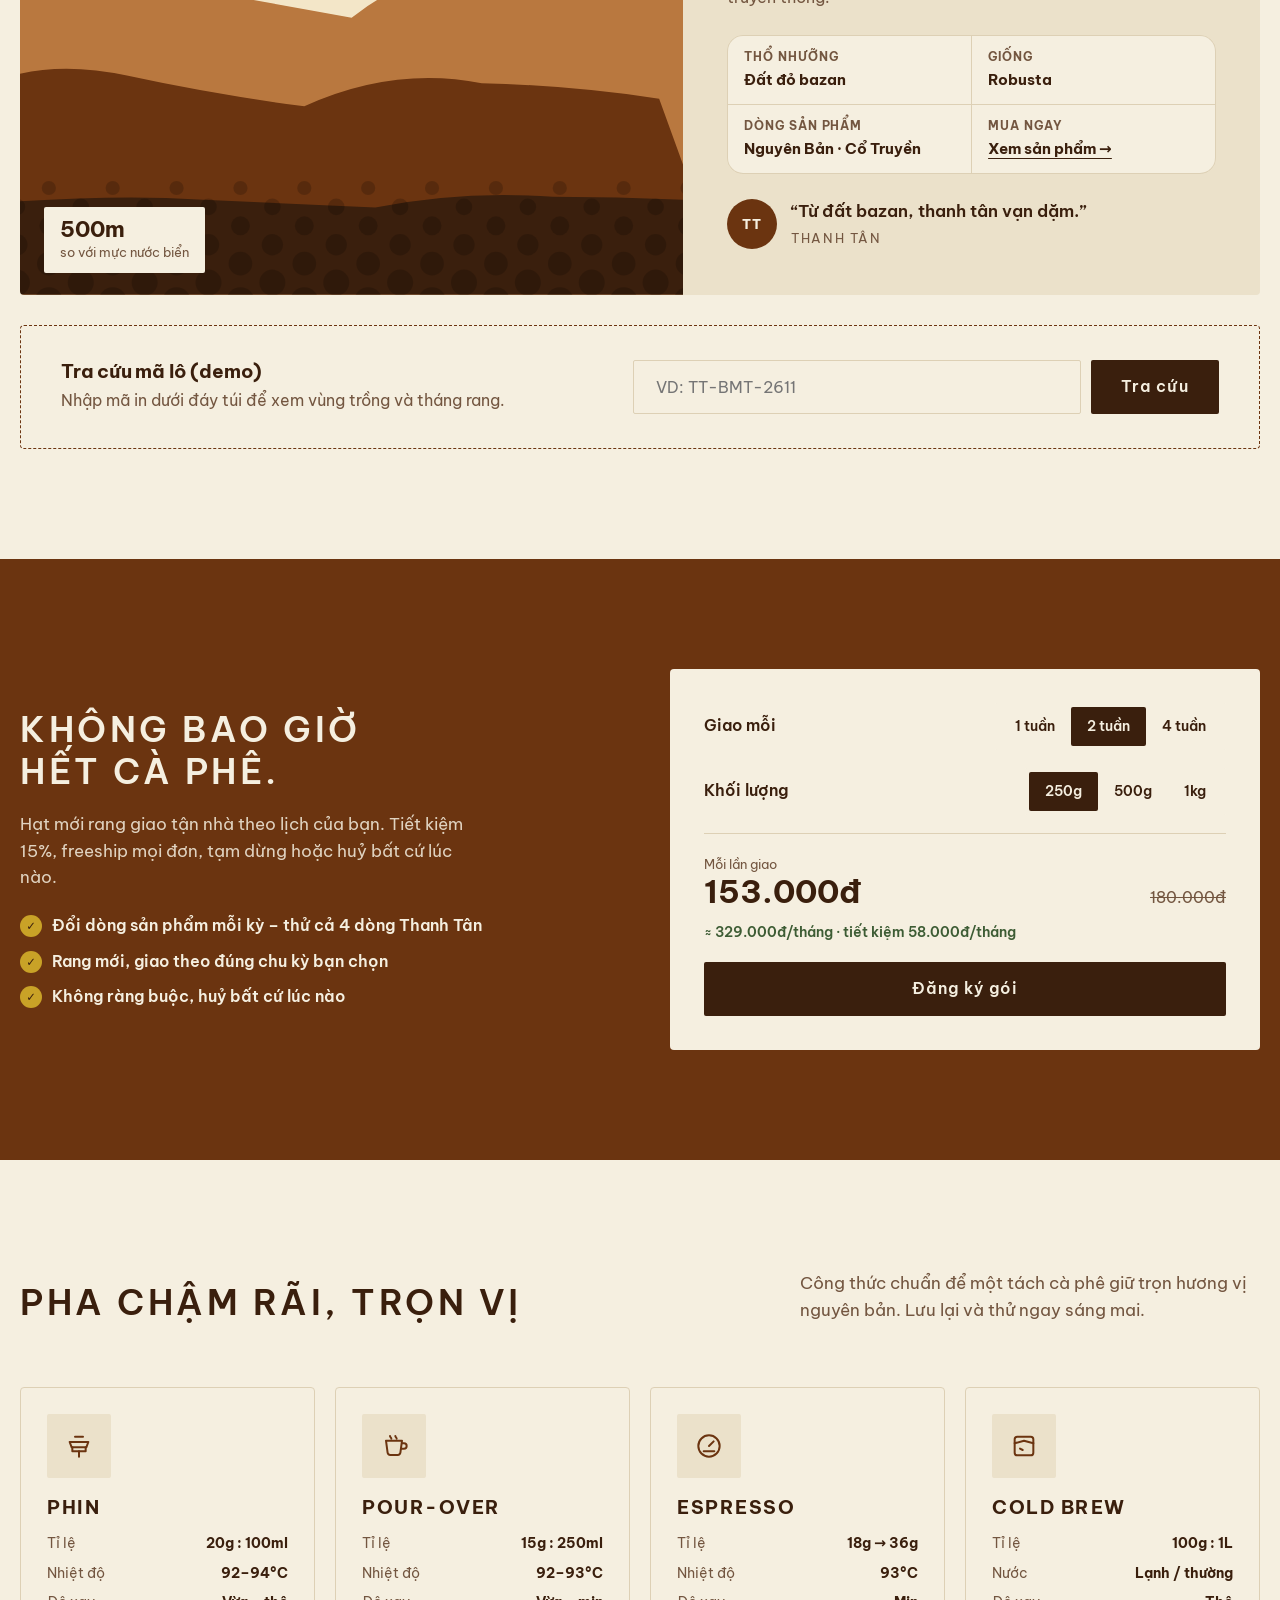
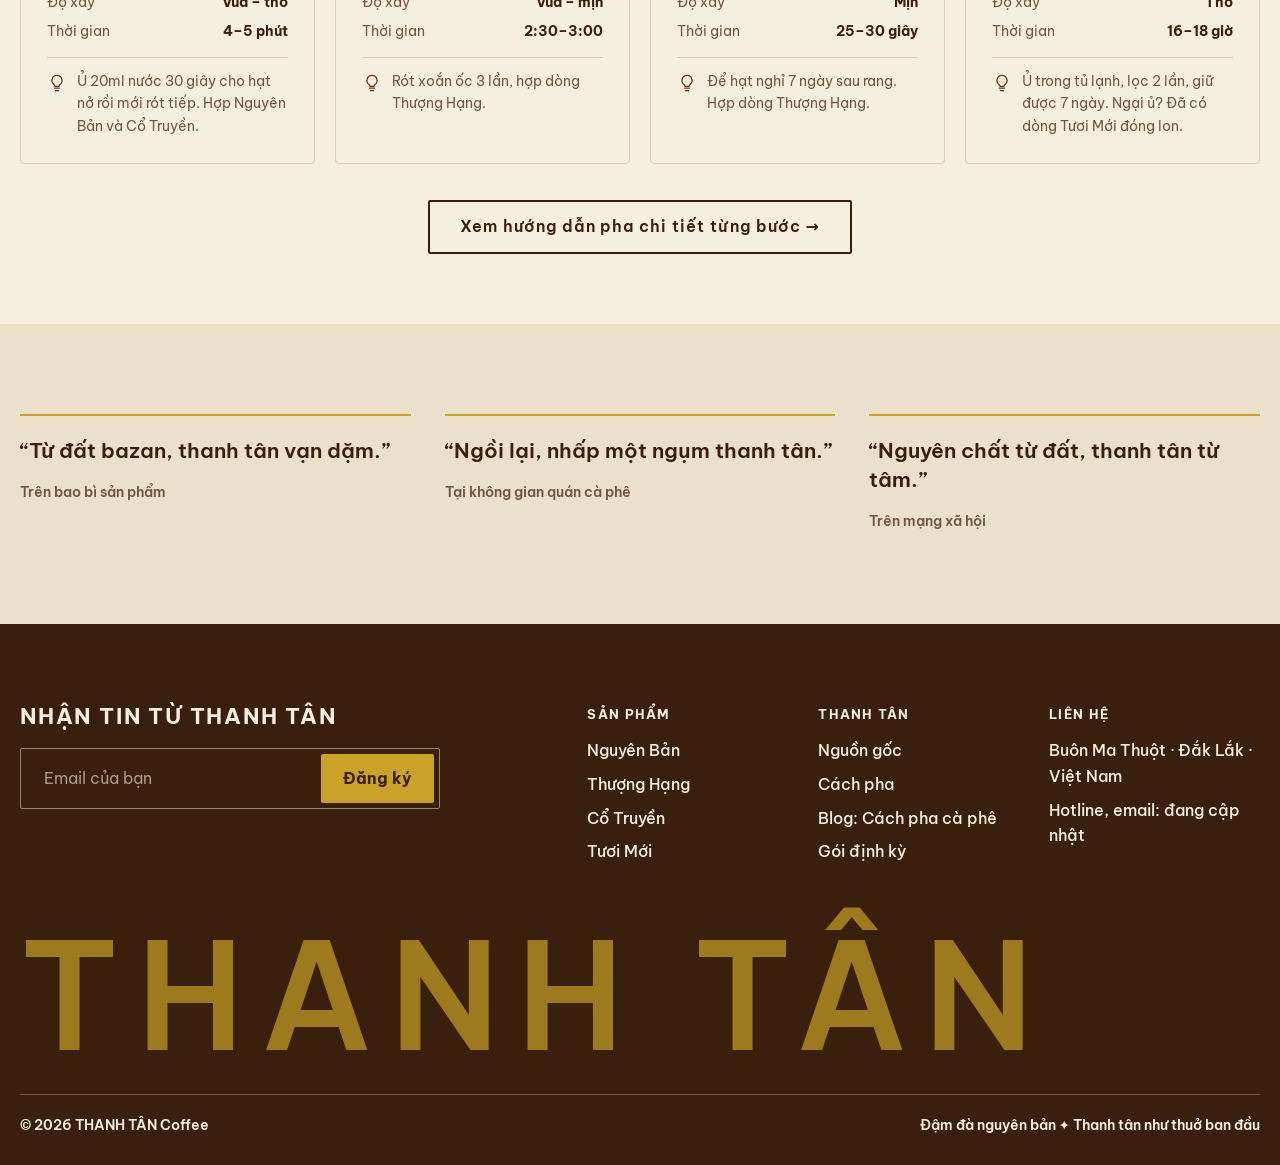
==== commit bddb255f: "Thêm bản đồ hương vị và bộ thử 4 dòng ở đầu mục sản phẩm - Bản đồ 2 trục (nhẹ ↔ đậm, truyền thống ↔ " ====
--- a/coffee-shop/index.html
+++ b/coffee-shop/index.html
@@ -94,6 +94,10 @@
             <button class="chip" data-filter="rtd">Pha sẵn</button>
           </div>
         </div>
+        <div class="shop-intro">
+          <div class="fmap" id="flavorMap"></div>
+          <div class="sampler" id="sampler"></div>
+        </div>
         <div class="grid" id="productGrid"></div>
       </div>
     </section>
--- a/coffee-shop/style.css
+++ b/coffee-shop/style.css
@@ -604,3 +604,79 @@
   .card__meter i { gap: 3px; }
   .card__meter b { width: 13px; }
 }
+
+/* ================= Dòng sản phẩm: đồng đều + bo góc lại ================= */
+/* Mọi thẻ dùng chung các hàng (subgrid): ảnh, xuất xứ, tên, mô tả, nốt hương, độ đậm, nút mua luôn thẳng hàng */
+@supports (grid-template-rows: subgrid) {
+  #productGrid { row-gap: 0; }
+  #productGrid .card { display: grid; grid-row: span 7; grid-template-rows: subgrid; row-gap: 0; padding-bottom: 36px; }
+  #productGrid .card__origin, #productGrid .card__notes, #productGrid .card__tags { min-height: 0; }
+  #productGrid .card__buy { margin-top: 0; align-self: end; }
+}
+/* Bao bì: cùng một khung ảnh, cùng cỡ */
+.card__media svg { width: 56%; }
+
+/* Bo góc */
+#productGrid .card__media { border-radius: 22px; }
+#productGrid .card__tags li { border-radius: 999px; padding: 4px 11px; }
+#productGrid .card__meter b { border-radius: 999px; }
+#productGrid .card__add { border-radius: 999px; }
+#productGrid .card__buy select { border-radius: 999px; padding-inline: 16px; }
+#filters .chip { border-radius: 999px; }
+
+/* ================= Bản đồ hương vị + Bộ thử 4 dòng ================= */
+.shop-intro { display: grid; grid-template-columns: 1.2fr .8fr; gap: 22px; margin-bottom: 48px; }
+.fmap, .sampler { background: var(--cream); border-radius: 22px; padding: 28px; }
+.fmap__head { display: flex; justify-content: space-between; align-items: baseline; gap: 16px; margin-bottom: 18px; }
+.fmap__head h3, .sampler h3 { font-size: 1.05rem; letter-spacing: .1em; text-transform: uppercase; }
+.fmap__head p { font-size: .85rem; color: var(--ink-2); }
+.fmap__plot { position: relative; aspect-ratio: 16 / 8.5; margin: 0 6px; }
+.fmap__plot::before, .fmap__plot::after { content: ""; position: absolute; background: var(--line); }
+.fmap__plot::before { left: 0; right: 0; top: 50%; height: 1px; }
+.fmap__plot::after { top: 0; bottom: 0; left: 50%; width: 1px; }
+.fmap__ax { position: absolute; font-size: .72rem; font-weight: 600; letter-spacing: .08em; text-transform: uppercase; color: var(--ink-2); background: var(--cream); padding: 0 6px; z-index: 1; }
+.fmap__ax--t { top: -9px; left: 50%; transform: translateX(-50%); }
+.fmap__ax--b { bottom: -9px; left: 50%; transform: translateX(-50%); }
+.fmap__ax--l { left: -6px; top: 50%; transform: translateY(-50%); }
+.fmap__ax--r { right: -6px; top: 50%; transform: translateY(-50%); }
+.fmap__dot { position: absolute; z-index: 2; transform: translate(-7px, -50%); display: flex; align-items: center; gap: 8px; background: none; border: 0; cursor: pointer; font: inherit; color: var(--ink); font-weight: 700; font-size: .85rem; white-space: nowrap; padding: 4px; border-radius: 999px; }
+.fmap__dot i { width: 14px; height: 14px; border-radius: 50%; background: var(--dot); box-shadow: 0 0 0 4px var(--cream), 0 0 0 5px var(--dot); transition: transform .2s; flex: none; }
+.fmap__dot.left { flex-direction: row-reverse; transform: translate(calc(-100% + 7px), -50%); }
+.fmap__dot:hover i, .fmap__dot:focus-visible i { transform: scale(1.35); }
+.fmap__dot:focus-visible { outline: 2px solid var(--brown); outline-offset: 2px; }
+
+.sampler { display: flex; flex-direction: column; gap: 20px; background: var(--brown); color: var(--paper); }
+.sampler__bags { display: flex; justify-content: center; align-items: flex-end; gap: 0; height: 120px; }
+.sampler__bags svg { height: 100%; width: auto; margin: 0 -6px; }
+.sampler__bags svg:nth-child(1) { transform: rotate(-6deg); }
+.sampler__bags svg:nth-child(4) { transform: rotate(6deg); }
+.sampler h3 { color: var(--paper); margin-bottom: 8px; }
+.sampler p { font-size: .92rem; line-height: 1.6; color: rgba(245, 239, 224, .85); margin-bottom: 18px; }
+.sampler__add { width: 100%; display: flex; justify-content: space-between; align-items: center; background: var(--gold); color: var(--ink); border: 0; border-radius: 999px; padding: 14px 22px; font: inherit; font-weight: 700; cursor: pointer; transition: filter .2s; }
+.sampler__add:hover { filter: brightness(1.06); }
+.sampler__add:focus-visible { outline: 2px solid var(--paper); outline-offset: 3px; }
+
+/* Thẻ vừa được chọn từ bản đồ: nháy viền nhẹ */
+.card.hit .card__media { animation: hit 1.6s ease; }
+@keyframes hit { 0%, 60% { box-shadow: 0 0 0 3px var(--gold); } 100% { box-shadow: 0 0 0 3px transparent; } }
+
+/* Giỏ: ảnh bộ thử xếp 4 túi nhỏ */
+.citem__img--set { display: flex; align-items: center; justify-content: center; background: var(--cream); overflow: hidden; }
+.citem__img--set svg { width: 30%; margin: 0 -3px; }
+
+@media (max-width: 900px) { .shop-intro { grid-template-columns: 1fr; } }
+@media (max-width: 560px) {
+  .fmap, .sampler { padding: 20px; }
+  .fmap__head { flex-direction: column; gap: 2px; }
+  .fmap__plot { aspect-ratio: 1 / 1; margin: 0 4px; }
+  .fmap__ax { font-size: .66rem; }
+  .fmap__dot { font-size: .8rem; }
+}
+@media (prefers-reduced-motion: reduce) { .card.hit .card__media { animation: none; } }
+.sampler { background: var(--ink); }
+.sampler__bags { height: 150px; margin-bottom: 4px; }
+.sampler__body { display: flex; flex-direction: column; flex: 1; }
+.sampler__add { margin-top: auto; }
+@media (max-width: 900px) { .sampler__bags { height: 130px; } }
+.citem__img--set svg { width: 40%; margin: 0 -8px; }
+#productGrid .card { scroll-margin-top: 130px; }
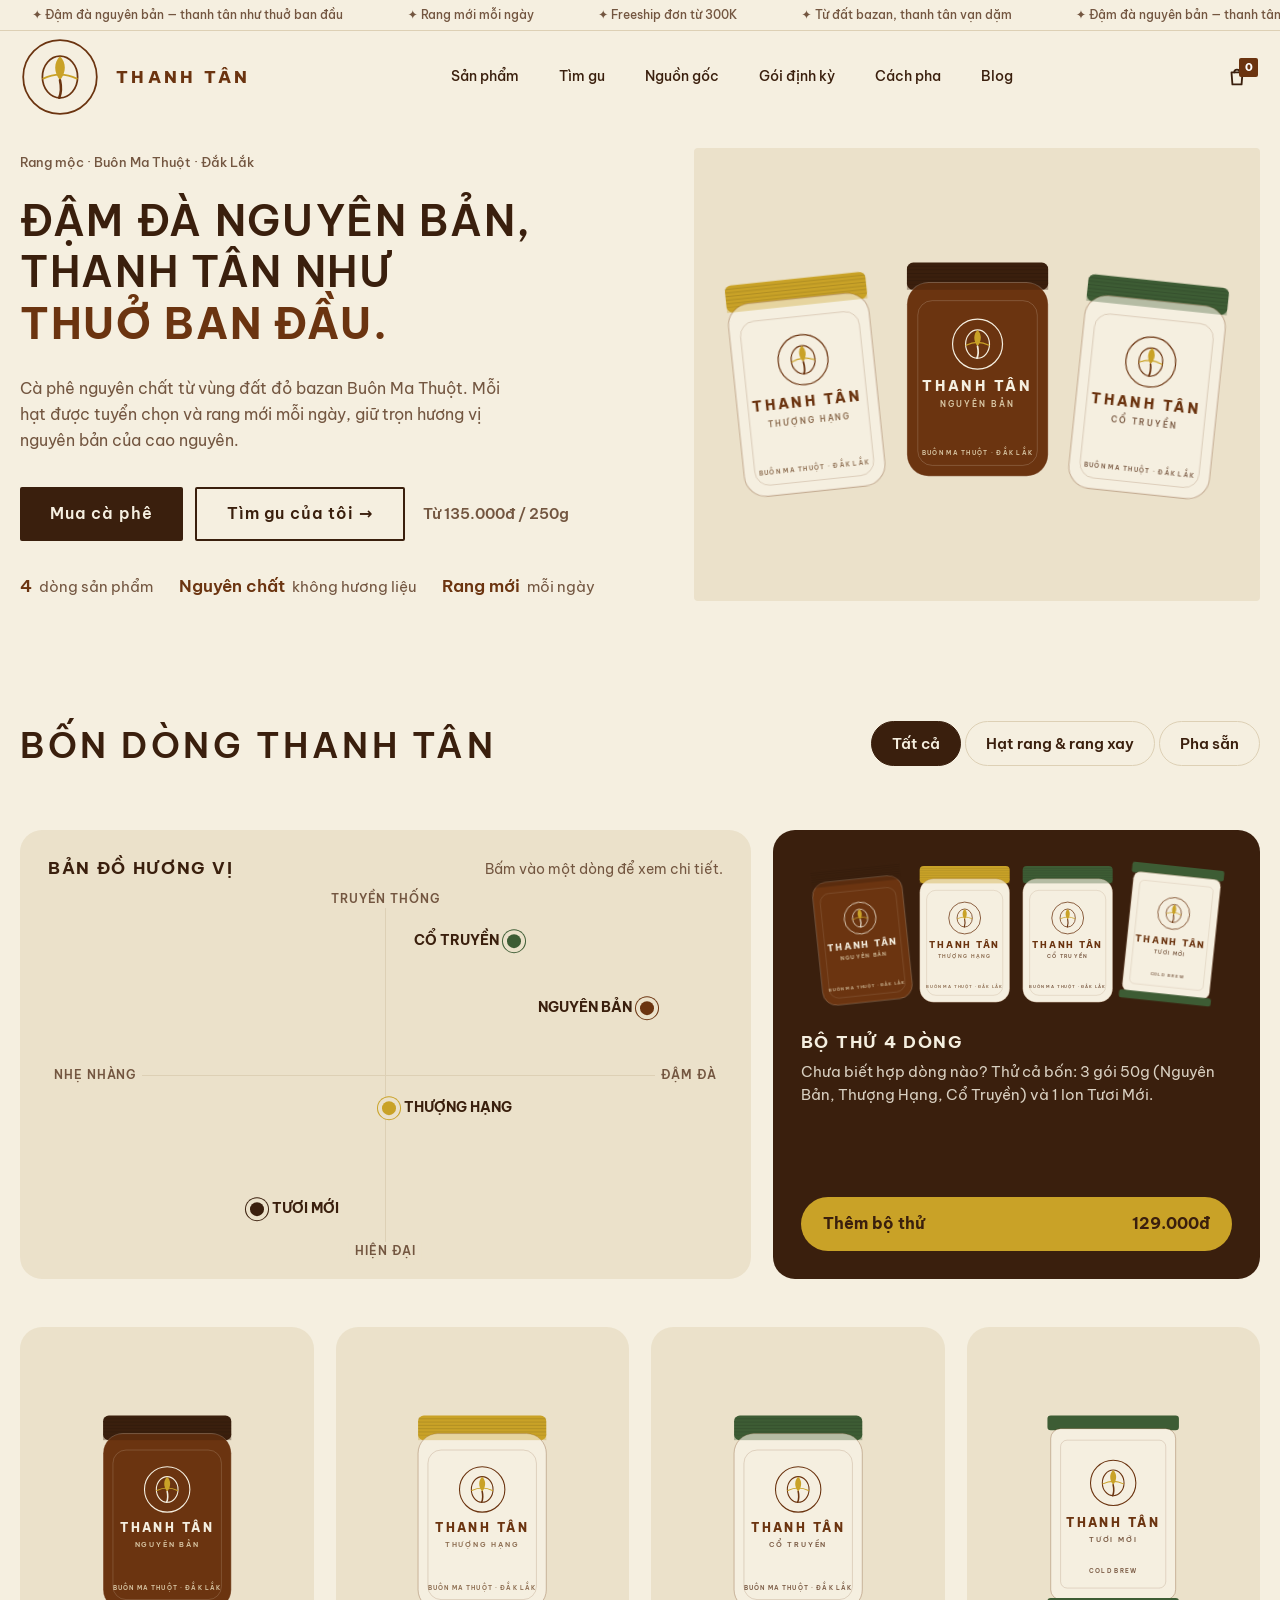
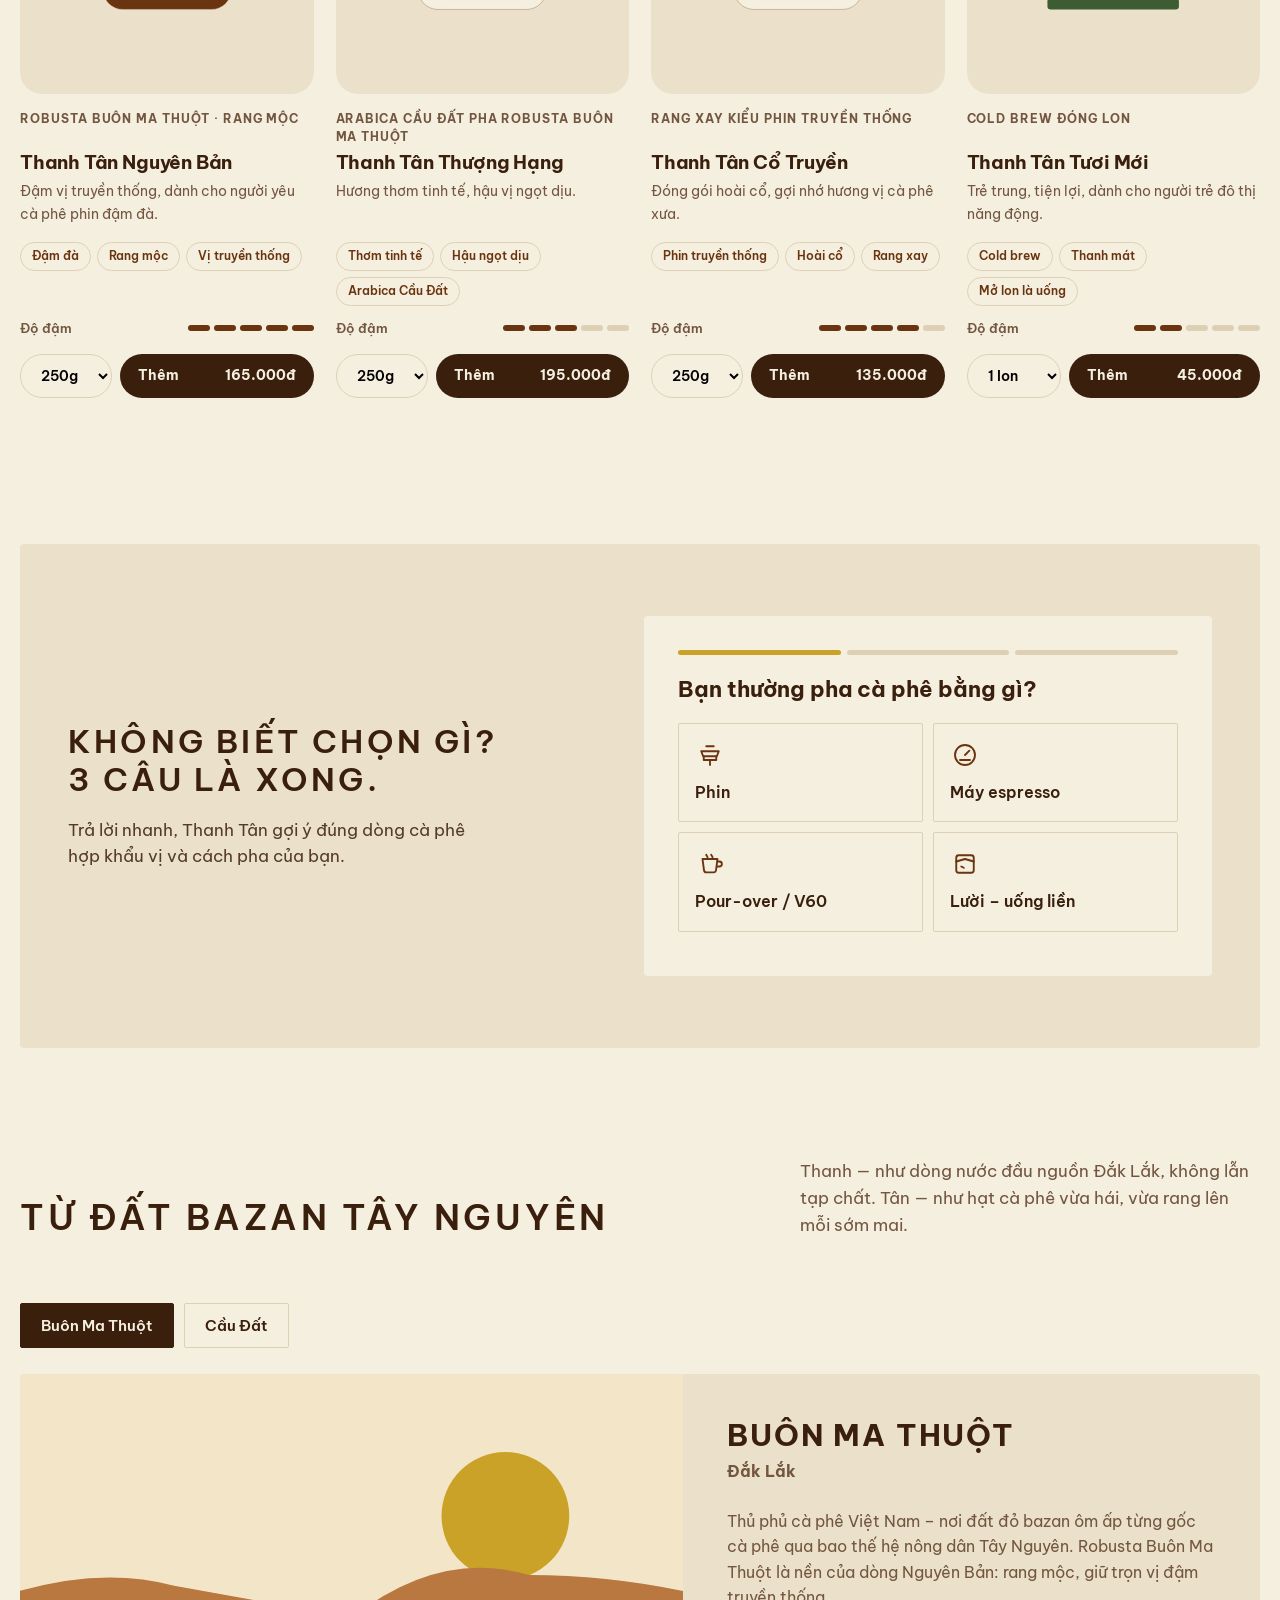
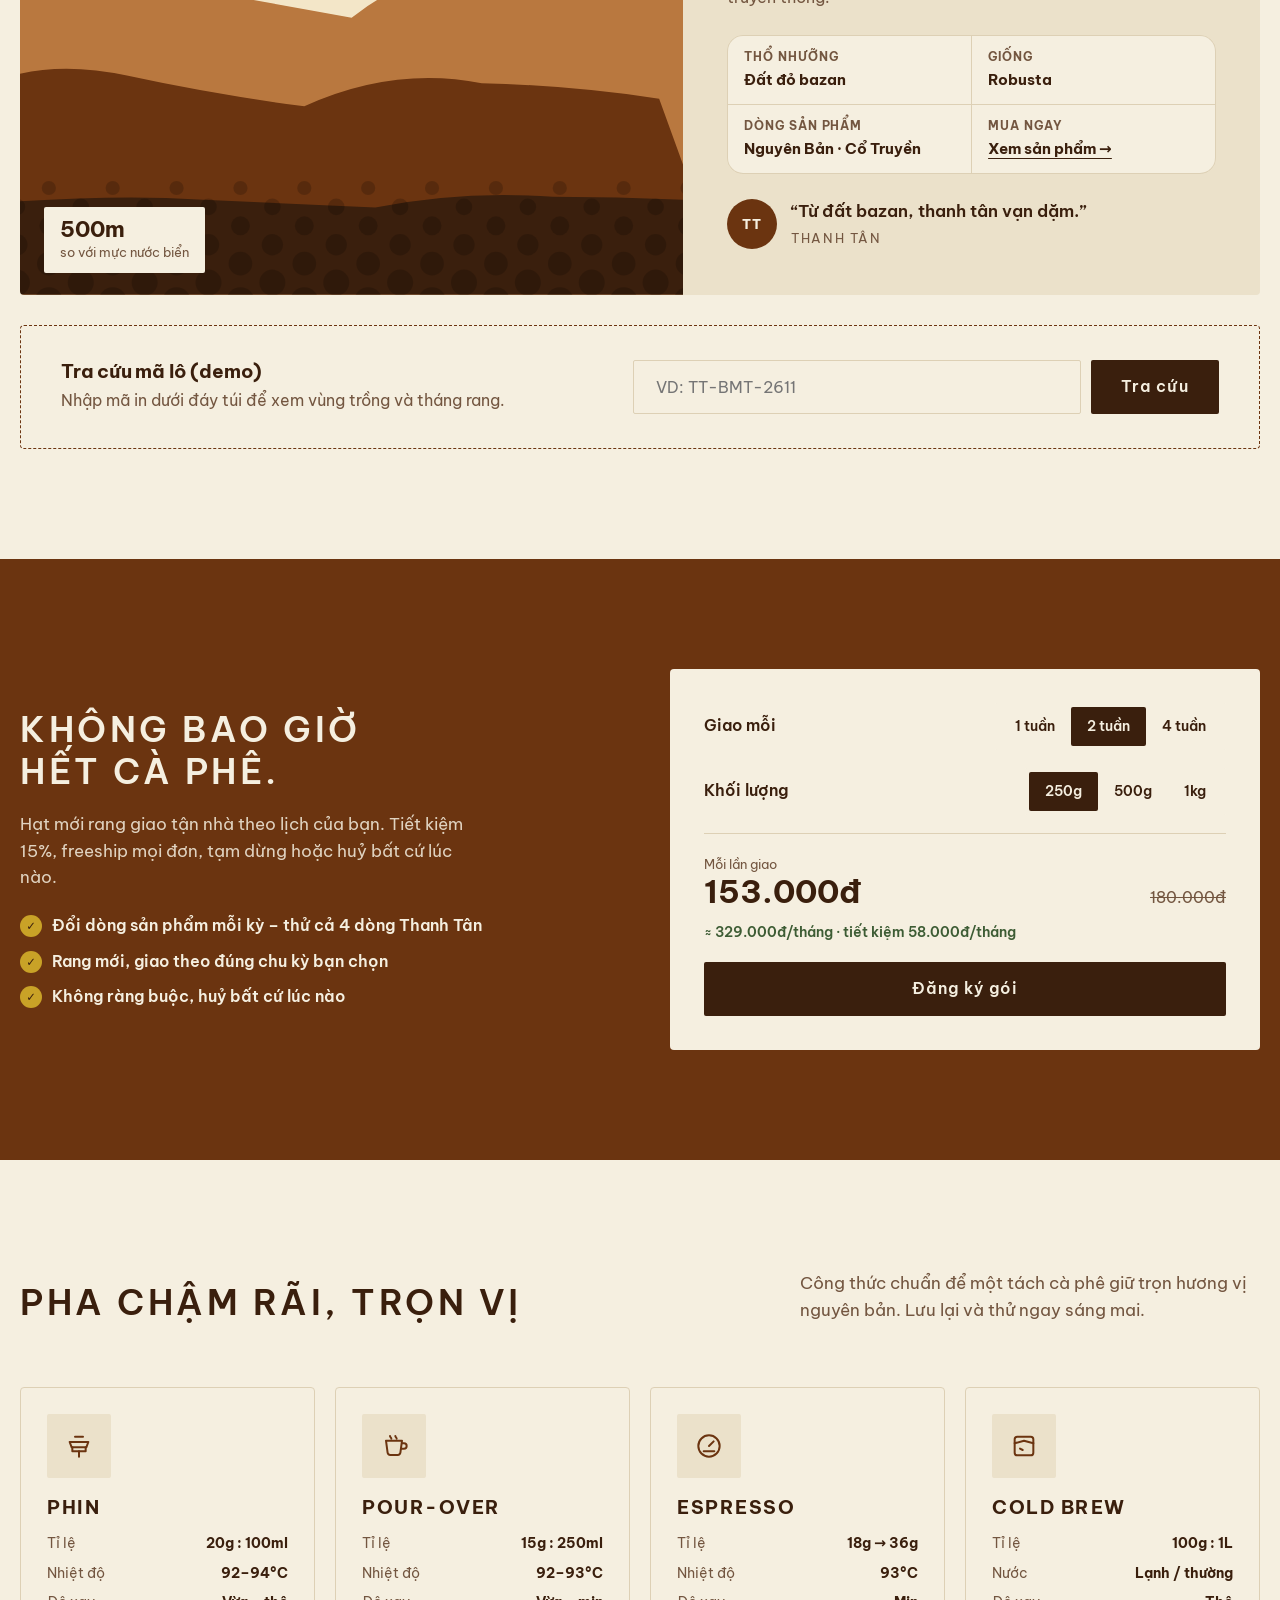
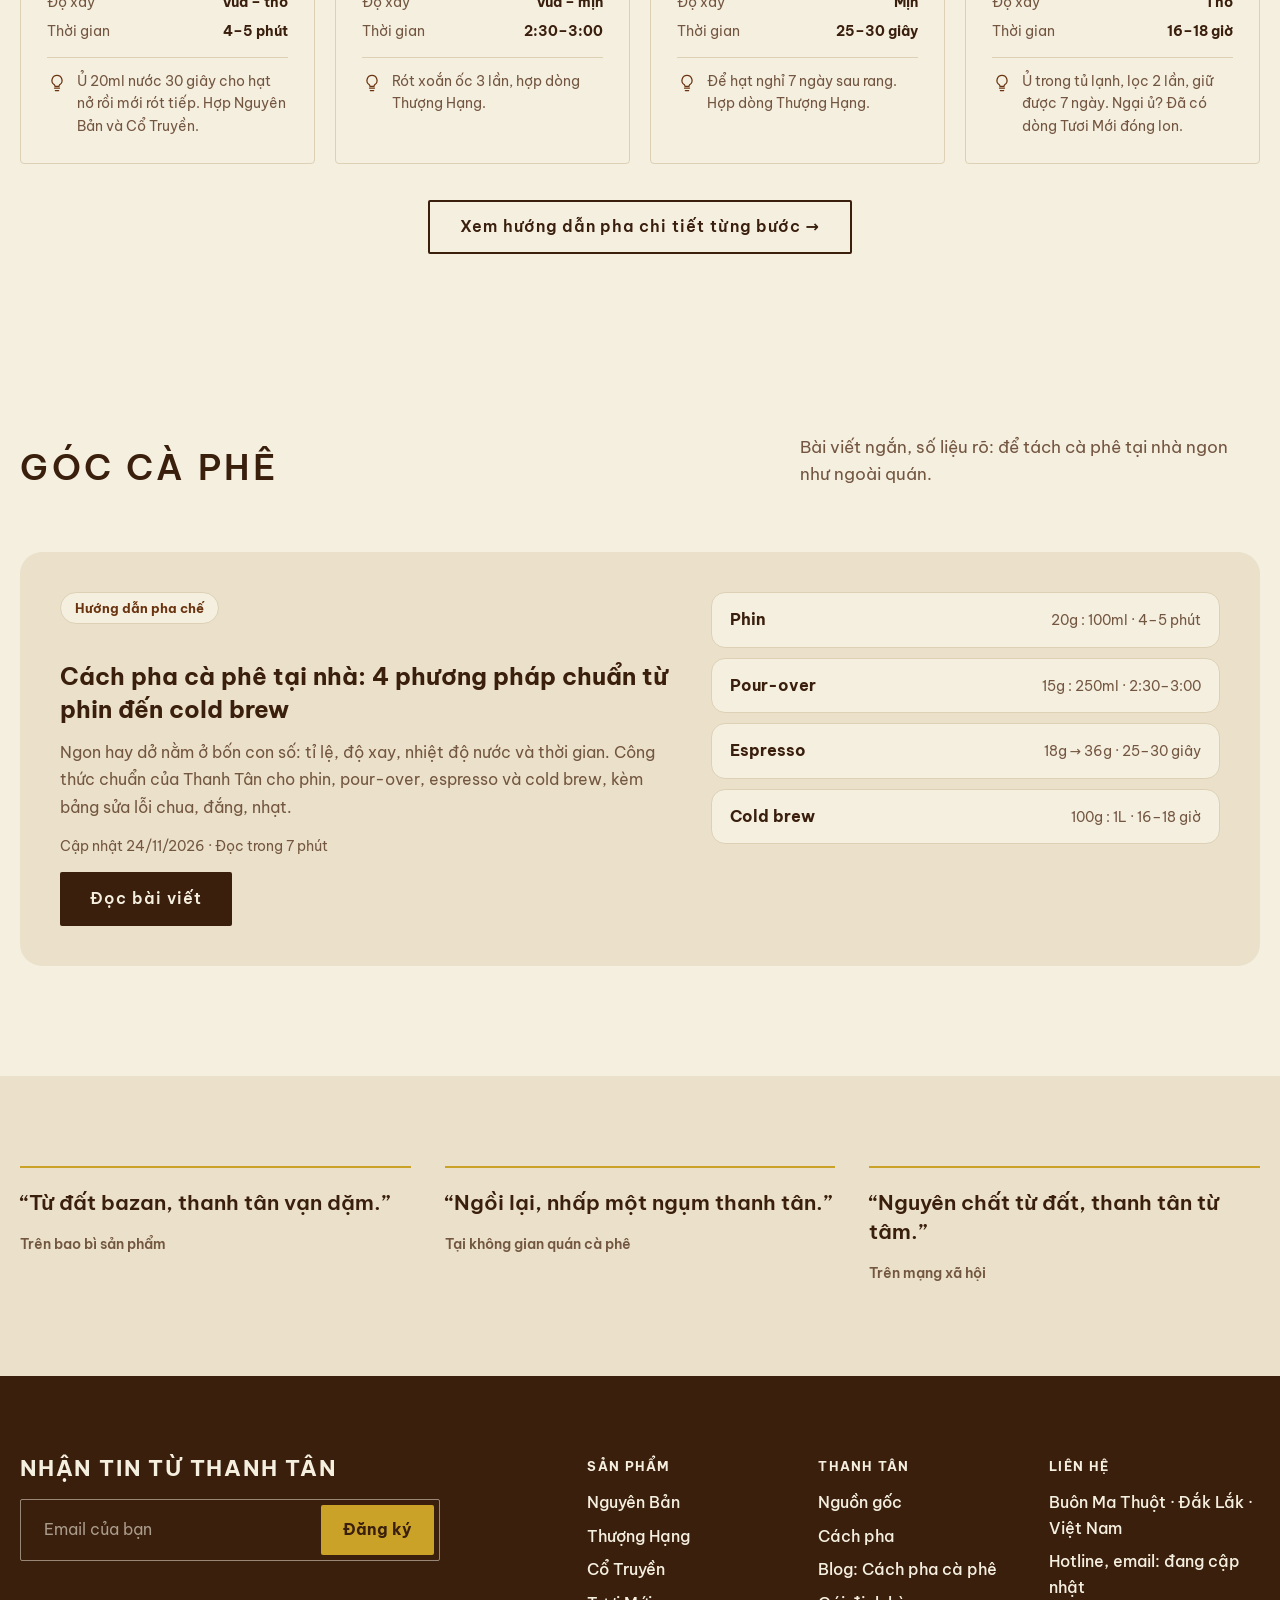
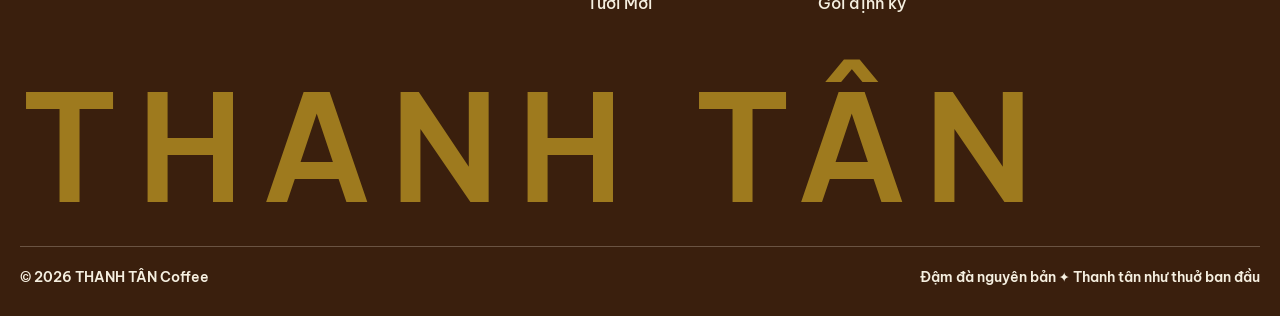
==== commit 0c7746af: "Trang chủ: thêm mục Blog (bài cách pha cà phê + lối tắt 4 phương pháp), nav Blog trỏ về #blog Co-Aut" ====
--- a/coffee-shop/index.html
+++ b/coffee-shop/index.html
@@ -41,7 +41,7 @@
         <a href="#origins">Nguồn gốc</a>
         <a href="#subscribe">Gói định kỳ</a>
         <a href="#brew">Cách pha</a>
-        <a href="cach-pha-ca-phe.html">Blog</a>
+        <a href="#blog">Blog</a>
       </nav>
       <div class="header__actions">
         <button class="icon-btn cart-btn" id="cartBtn" aria-label="Giỏ hàng">
@@ -189,6 +189,31 @@
       </div>
     </section>
 
+    <!-- ===== BLOG ===== -->
+    <section class="section blog-home" id="blog">
+      <div class="container">
+        <div class="section__head">
+          <div><h2>Góc cà phê</h2></div>
+          <p class="section__lead">Bài viết ngắn, số liệu rõ: để tách cà phê tại nhà ngon như ngoài quán.</p>
+        </div>
+        <article class="blog-card">
+          <div class="blog-card__main">
+            <span class="pill">Hướng dẫn pha chế</span>
+            <h3><a href="cach-pha-ca-phe.html">Cách pha cà phê tại nhà: 4 phương pháp chuẩn từ phin đến cold brew</a></h3>
+            <p>Ngon hay dở nằm ở bốn con số: tỉ lệ, độ xay, nhiệt độ nước và thời gian. Công thức chuẩn của Thanh Tân cho phin, pour-over, espresso và cold brew, kèm bảng sửa lỗi chua, đắng, nhạt.</p>
+            <p class="blog-card__meta">Cập nhật 24/11/2026 · Đọc trong 7 phút</p>
+            <a class="btn btn--dark" href="cach-pha-ca-phe.html">Đọc bài viết</a>
+          </div>
+          <ul class="blog-card__jump" aria-label="Đọc nhanh theo cách pha">
+            <li><a href="cach-pha-ca-phe.html#pha-phin"><b>Phin</b><span>20g : 100ml · 4–5 phút</span></a></li>
+            <li><a href="cach-pha-ca-phe.html#pour-over"><b>Pour-over</b><span>15g : 250ml · 2:30–3:00</span></a></li>
+            <li><a href="cach-pha-ca-phe.html#espresso"><b>Espresso</b><span>18g → 36g · 25–30 giây</span></a></li>
+            <li><a href="cach-pha-ca-phe.html#cold-brew"><b>Cold brew</b><span>100g : 1L · 16–18 giờ</span></a></li>
+          </ul>
+        </article>
+      </div>
+    </section>
+
     <!-- ===== LỜI NÓI THƯƠNG HIỆU ===== -->
     <section class="section reviews">
       <div class="container">
@@ -236,6 +261,7 @@
   </aside>
 
   <div class="toast" id="toast" role="status"></div>
+  <script src="common.js"></script>
   <script src="script.js"></script>
 </body>
 </html>
--- a/coffee-shop/style.css
+++ b/coffee-shop/style.css
@@ -680,3 +680,22 @@
 @media (max-width: 900px) { .sampler__bags { height: 130px; } }
 .citem__img--set svg { width: 40%; margin: 0 -8px; }
 #productGrid .card { scroll-margin-top: 130px; }
+.shop-intro > * { min-width: 0; }
+@media (max-width: 900px) { .shop-intro { grid-template-columns: minmax(0, 1fr); } }
+
+/* Blog trên trang chủ */
+.blog-card { display: grid; grid-template-columns: minmax(0, 1.2fr) minmax(0, 1fr); gap: 40px; align-items: stretch; background: var(--cream); border-radius: 22px; padding: 40px; }
+.blog-card__main { display: flex; flex-direction: column; align-items: flex-start; gap: 14px; }
+.blog-card h3 { font-size: 1.5rem; line-height: 1.35; margin: 0; text-transform: none; letter-spacing: 0; }
+.blog-card h3 a:hover { color: var(--brown); }
+.blog-card p { margin: 0; line-height: 1.7; color: var(--ink-2); }
+.blog-card .blog-card__meta { font-size: .85rem; }
+.blog-card .btn { margin-top: auto; }
+.blog-card__jump { list-style: none; margin: 0; padding: 0; display: grid; gap: 10px; align-content: start; }
+.blog-card__jump a { display: flex; justify-content: space-between; align-items: baseline; gap: 12px; flex-wrap: wrap; background: var(--paper); border: 1px solid var(--line); border-radius: 14px; padding: 14px 18px; transition: border-color .2s, transform .2s; }
+.blog-card__jump a:hover { border-color: var(--brown); transform: translateX(3px); }
+.blog-card__jump b { color: var(--ink); }
+.blog-card__jump span { font-size: .85rem; color: var(--ink-2); }
+@media (max-width: 900px) { .blog-card { grid-template-columns: minmax(0, 1fr); padding: 26px 20px; gap: 26px; } .blog-card h3 { font-size: 1.25rem; } }
+.blog-card .pill { display: inline-block; background: var(--paper); border: 1px solid var(--line); border-radius: 999px; padding: 5px 14px; font-size: .8rem; font-weight: 700; color: var(--brown); }
+.blog-card .btn { padding: 0 30px; }
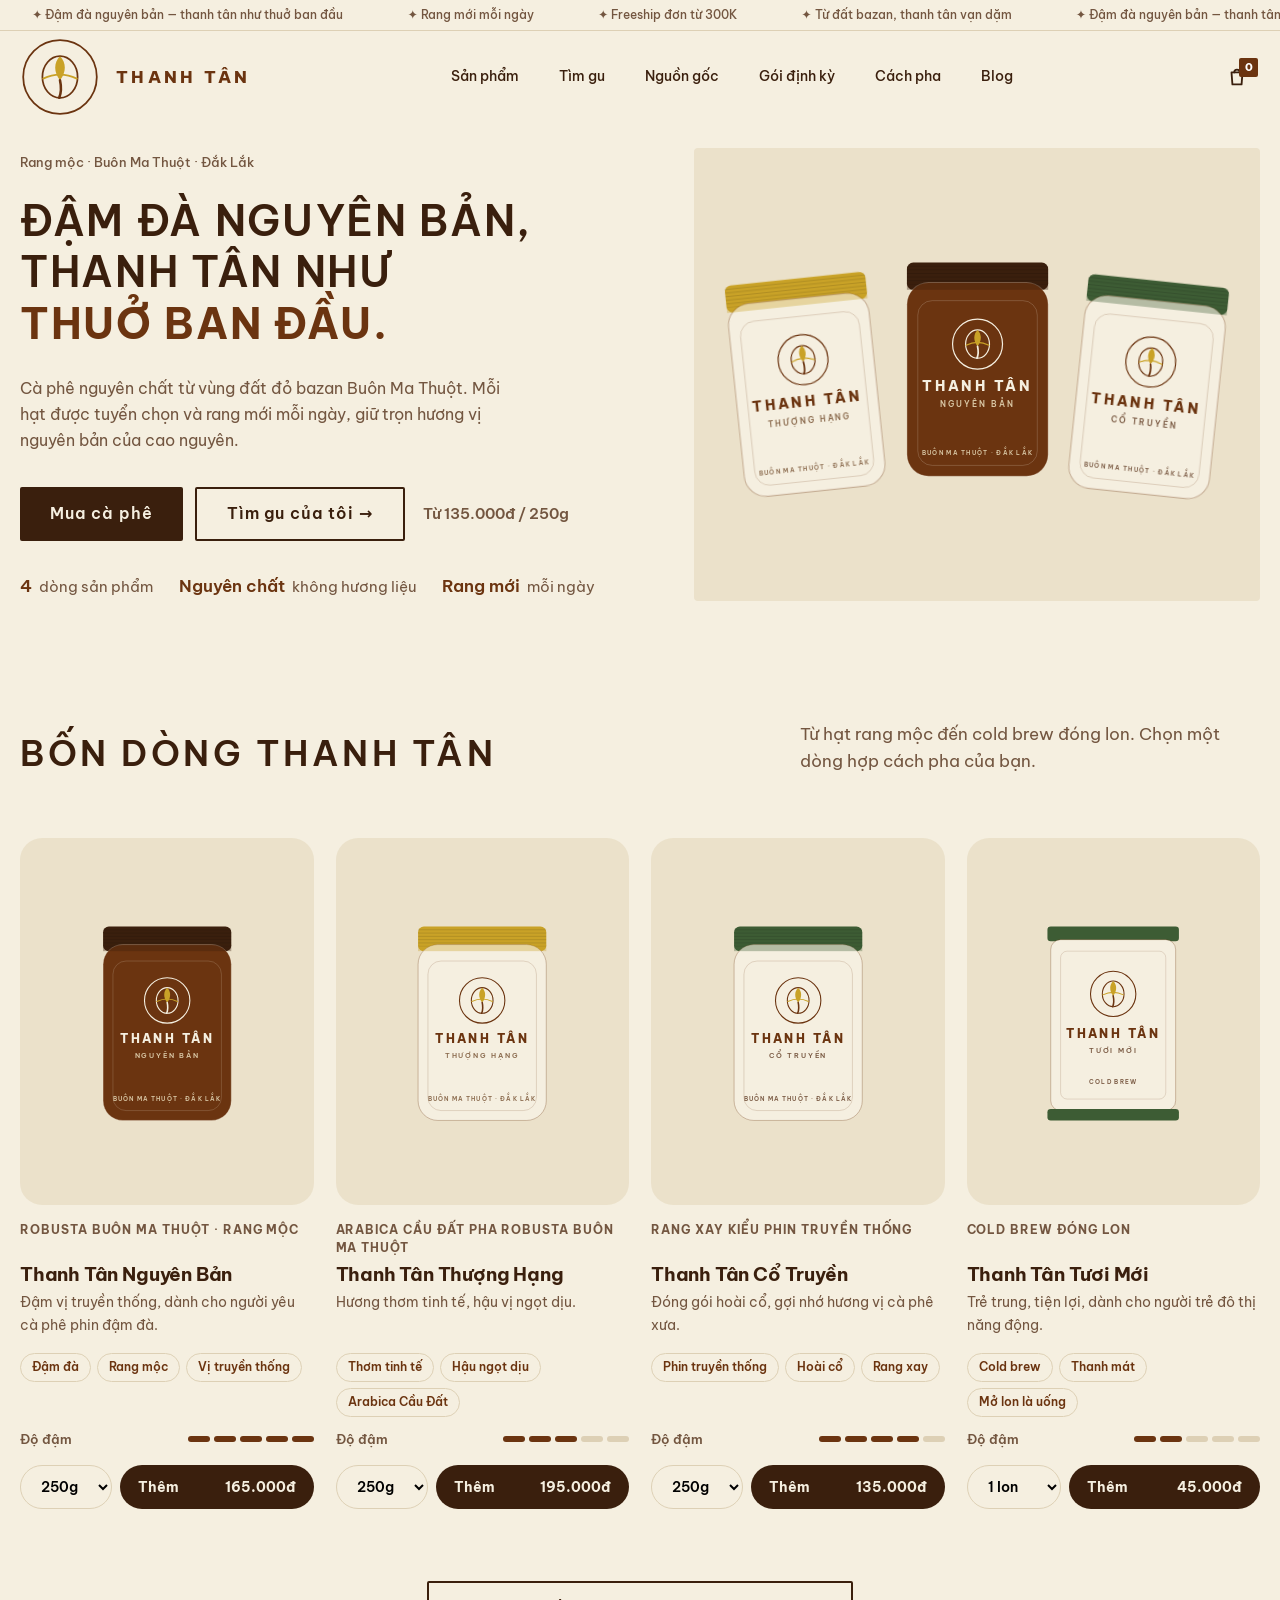
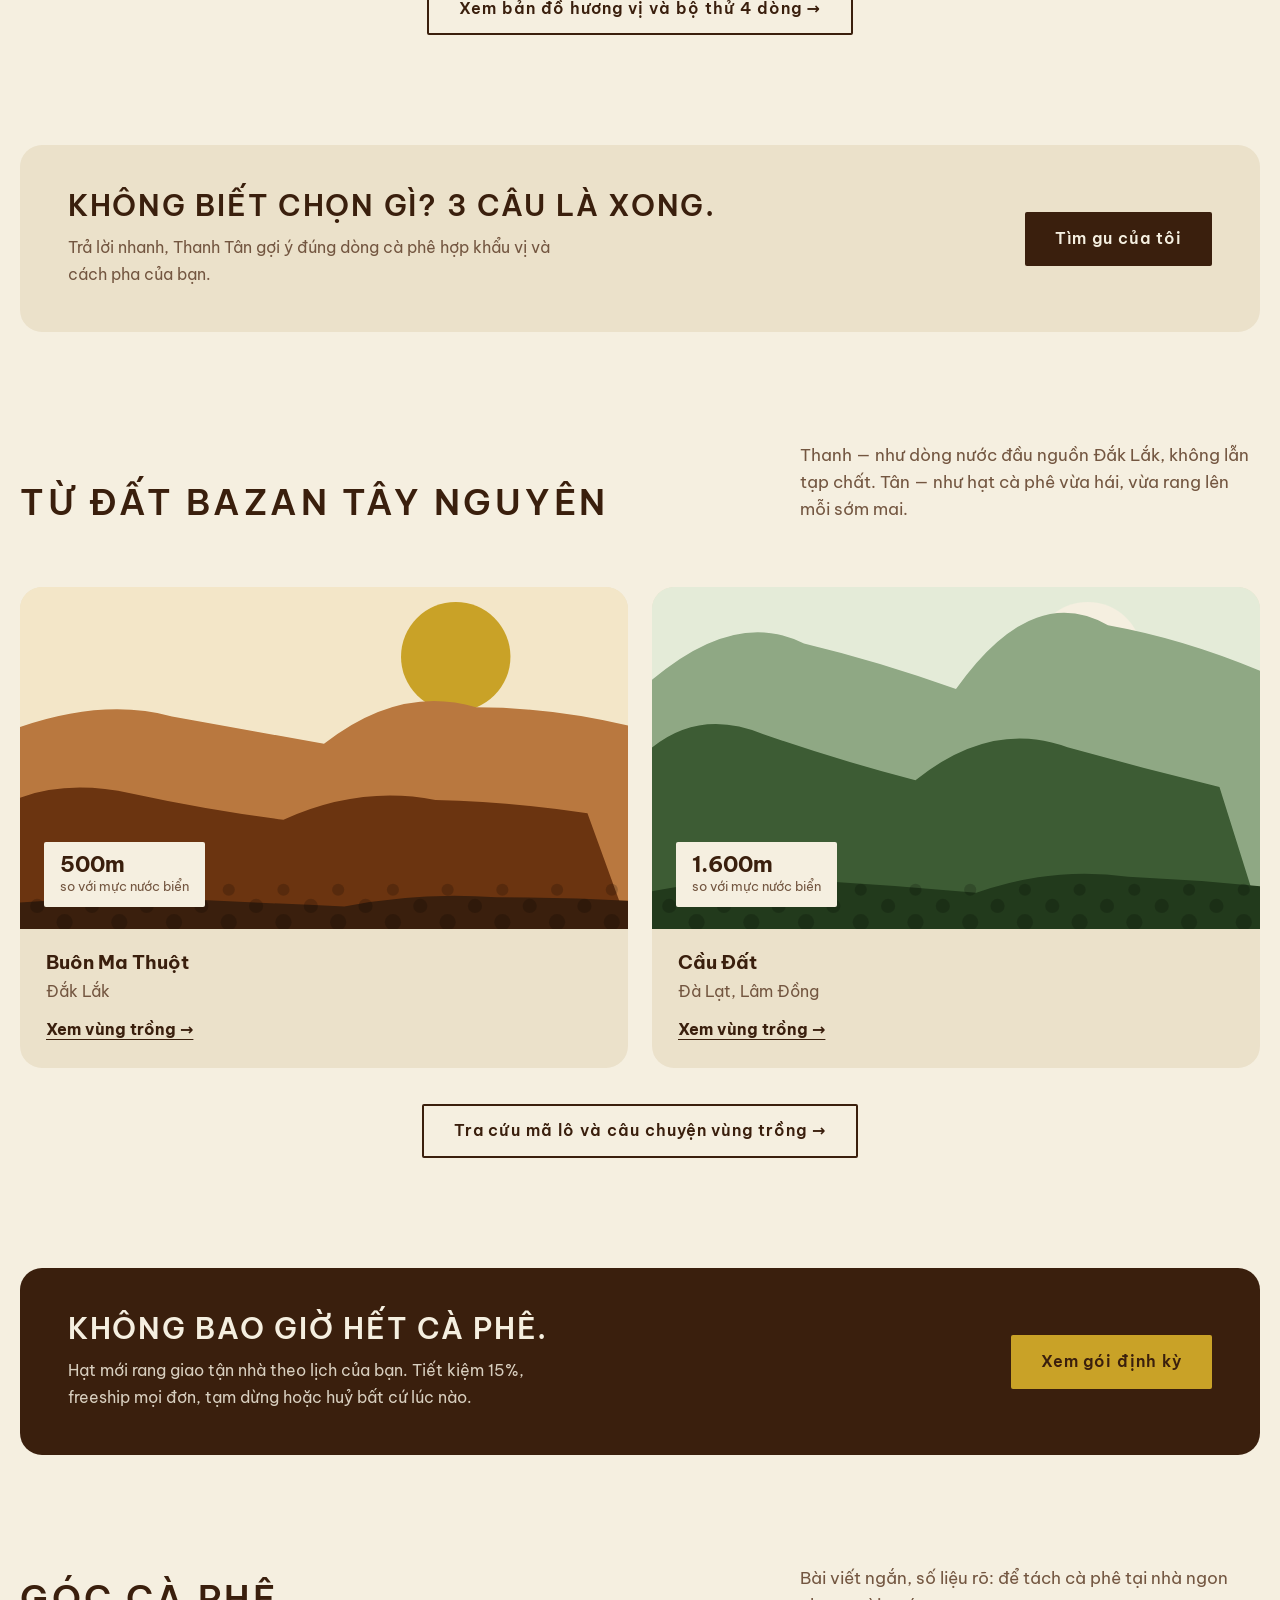
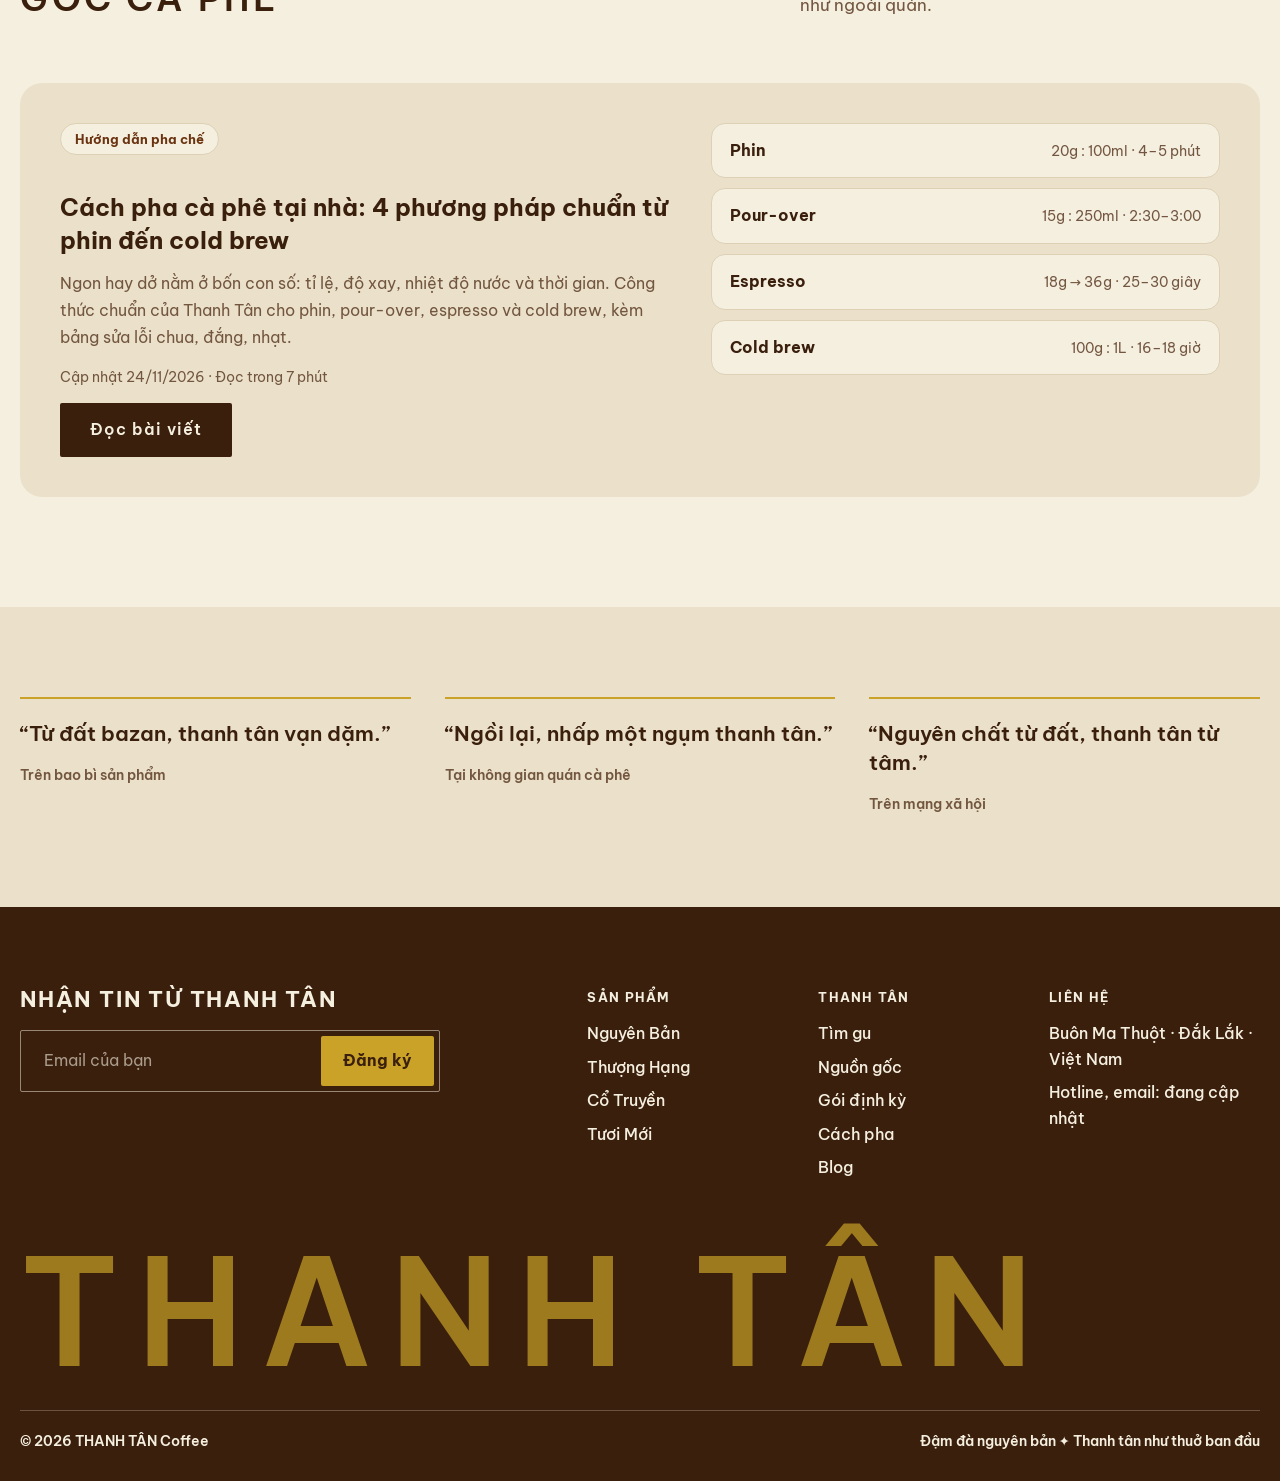
==== commit af869546: "Tách site thành nhiều trang: trang chủ mới + Sản phẩm, Tìm gu, Nguồn gốc, Gói định kỳ, Cách pha, Blo" ====
--- a/coffee-shop/index.html
+++ b/coffee-shop/index.html
@@ -12,7 +12,6 @@
 </head>
 <body>
 
-  <!-- ===== THANH THÔNG BÁO (marquee) ===== -->
   <div class="topbar">
     <div class="marquee marquee--small">
       <div class="marquee__track">
@@ -22,10 +21,9 @@
     </div>
   </div>
 
-  <!-- ===== HEADER ===== -->
   <header class="header" id="header">
     <div class="container header__inner">
-      <a href="#top" class="logo" aria-label="THANH TÂN Coffee">
+      <a href="index.html" class="logo" aria-label="THANH TÂN Coffee – Trang chủ">
         <svg viewBox="0 0 100 100" class="logo__mark" aria-hidden="true">
           <circle cx="50" cy="50" r="46" fill="none" stroke="var(--brown)" stroke-width="2.2"/>
           <ellipse cx="50" cy="50" rx="22" ry="26" fill="var(--paper)" stroke="var(--brown)" stroke-width="2.2"/>
@@ -35,13 +33,13 @@
         </svg>
         <span>Thanh Tân</span>
       </a>
-      <nav class="nav" id="nav">
-        <a href="#shop">Sản phẩm</a>
-        <a href="#quiz">Tìm gu</a>
-        <a href="#origins">Nguồn gốc</a>
-        <a href="#subscribe">Gói định kỳ</a>
-        <a href="#brew">Cách pha</a>
-        <a href="#blog">Blog</a>
+      <nav class="nav" id="nav" aria-label="Điều hướng chính">
+        <a href="san-pham.html">Sản phẩm</a>
+        <a href="tim-gu.html">Tìm gu</a>
+        <a href="nguon-goc.html">Nguồn gốc</a>
+        <a href="goi-dinh-ky.html">Gói định kỳ</a>
+        <a href="cach-pha.html">Cách pha</a>
+        <a href="blog.html">Blog</a>
       </nav>
       <div class="header__actions">
         <button class="icon-btn cart-btn" id="cartBtn" aria-label="Giỏ hàng">
@@ -56,16 +54,15 @@
   </header>
 
   <main id="top">
-    <!-- ===== HERO ===== -->
-    <section class="hero">
+<section class="hero">
       <div class="container hero__inner">
         <div class="hero__text">
           <span class="pill">Rang mộc · Buôn Ma Thuột · Đắk Lắk</span>
           <h1>Đậm đà nguyên bản,<br/>thanh tân như<br/><em>thuở ban đầu.</em></h1>
           <p>Cà phê nguyên chất từ vùng đất đỏ bazan Buôn Ma Thuột. Mỗi hạt được tuyển chọn và rang mới mỗi ngày, giữ trọn hương vị nguyên bản của cao nguyên.</p>
           <div class="hero__cta">
-            <a href="#shop" class="btn btn--dark">Mua cà phê</a>
-            <a href="#quiz" class="btn btn--line">Tìm gu của tôi →</a>
+            <a href="san-pham.html" class="btn btn--dark">Mua cà phê</a>
+            <a href="tim-gu.html" class="btn btn--line">Tìm gu của tôi →</a>
             <span class="hero__from" id="heroFrom"></span>
           </div>
           <ul class="hero__proof">
@@ -81,115 +78,52 @@
       </div>
     </section>
 
-    <!-- ===== SẢN PHẨM ===== -->
     <section class="section" id="shop">
       <div class="container">
         <div class="section__head">
+          <div><h2>Bốn dòng Thanh Tân</h2></div>
+          <p class="section__lead">Từ hạt rang mộc đến cold brew đóng lon. Chọn một dòng hợp cách pha của bạn.</p>
+        </div>
+        <div class="grid" id="productGrid"></div>
+        <p class="home-more"><a href="san-pham.html" class="btn btn--line">Xem bản đồ hương vị và bộ thử 4 dòng →</a></p>
+      </div>
+    </section>
+
+    <section class="section home-cta">
+      <div class="container">
+        <div class="cta-band">
           <div>
-            <h2>Bốn dòng Thanh Tân</h2>
-          </div>
-          <div class="filters" id="filters" role="tablist">
-            <button class="chip active" data-filter="all">Tất cả</button>
-            <button class="chip" data-filter="bean">Hạt rang & rang xay</button>
-            <button class="chip" data-filter="rtd">Pha sẵn</button>
-          </div>
-        </div>
-        <div class="shop-intro">
-          <div class="fmap" id="flavorMap"></div>
-          <div class="sampler" id="sampler"></div>
-        </div>
-        <div class="grid" id="productGrid"></div>
-      </div>
-    </section>
-
-    <!-- ===== QUIZ ===== -->
-    <section class="section quiz" id="quiz">
-      <div class="container quiz__inner">
-        <div class="quiz__intro">
-          <h2>Không biết chọn gì?<br/>3 câu là xong.</h2>
-          <p>Trả lời nhanh, Thanh Tân gợi ý đúng dòng cà phê hợp khẩu vị và cách pha của bạn.</p>
-        </div>
-        <div class="quiz__card" id="quizCard"></div>
-      </div>
-    </section>
-
-    <!-- ===== NGUỒN GỐC ===== -->
+            <h2>Không biết chọn gì? 3 câu là xong.</h2>
+            <p>Trả lời nhanh, Thanh Tân gợi ý đúng dòng cà phê hợp khẩu vị và cách pha của bạn.</p>
+          </div>
+          <a href="tim-gu.html" class="btn btn--dark">Tìm gu của tôi</a>
+        </div>
+      </div>
+    </section>
+
     <section class="section" id="origins">
       <div class="container">
         <div class="section__head">
+          <div><h2>Từ đất bazan Tây Nguyên</h2></div>
+          <p class="section__lead">Thanh — như dòng nước đầu nguồn Đắk Lắk, không lẫn tạp chất. Tân — như hạt cà phê vừa hái, vừa rang lên mỗi sớm mai.</p>
+        </div>
+        <div class="otiles" id="originTiles"></div>
+        <p class="home-more"><a href="nguon-goc.html" class="btn btn--line">Tra cứu mã lô và câu chuyện vùng trồng →</a></p>
+      </div>
+    </section>
+
+    <section class="section home-cta">
+      <div class="container">
+        <div class="cta-band cta-band--dark">
           <div>
-            <h2>Từ đất bazan Tây Nguyên</h2>
-          </div>
-          <p class="section__lead">Thanh — như dòng nước đầu nguồn Đắk Lắk, không lẫn tạp chất. Tân — như hạt cà phê vừa hái, vừa rang lên mỗi sớm mai.</p>
-        </div>
-        <div class="origin-tabs" id="originTabs" role="tablist"></div>
-        <div class="origin" id="originPanel"></div>
-
-        <!-- Truy xuất lô -->
-        <div class="trace">
-          <div>
-            <h3>Tra cứu mã lô (demo)</h3>
-            <p>Nhập mã in dưới đáy túi để xem vùng trồng và tháng rang.</p>
-          </div>
-          <form class="trace__form" id="traceForm">
-            <input id="traceInput" type="text" placeholder="VD: TT-BMT-2611" aria-label="Mã lô" />
-            <button class="btn btn--dark" type="submit">Tra cứu</button>
-          </form>
-          <div class="trace__result" id="traceResult" aria-live="polite"></div>
-        </div>
-      </div>
-    </section>
-
-    <!-- ===== GÓI ĐỊNH KỲ ===== -->
-    <section class="section subscribe" id="subscribe">
-      <div class="container subscribe__inner">
-        <div>
-          <h2>Không bao giờ hết cà phê.</h2>
-          <p class="section__lead">Hạt mới rang giao tận nhà theo lịch của bạn. Tiết kiệm 15%, freeship mọi đơn, tạm dừng hoặc huỷ bất cứ lúc nào.</p>
-          <ul class="ticks">
-            <li>Đổi dòng sản phẩm mỗi kỳ – thử cả 4 dòng Thanh Tân</li>
-            <li>Rang mới, giao theo đúng chu kỳ bạn chọn</li>
-            <li>Không ràng buộc, huỷ bất cứ lúc nào</li>
-          </ul>
-        </div>
-        <div class="plan" id="plan">
-          <div class="plan__row">
-            <span>Giao mỗi</span>
-            <div class="seg" id="freqSeg">
-              <button data-v="1">1 tuần</button><button data-v="2" class="active">2 tuần</button><button data-v="4">4 tuần</button>
-            </div>
-          </div>
-          <div class="plan__row">
-            <span>Khối lượng</span>
-            <div class="seg" id="sizeSeg">
-              <button data-v="250" class="active">250g</button><button data-v="500">500g</button><button data-v="1000">1kg</button>
-            </div>
-          </div>
-          <div class="plan__price">
-            <div><small>Mỗi lần giao</small><b id="planPrice">—</b></div>
-            <s id="planOld">—</s>
-          </div>
-          <p class="plan__note" id="planNote"></p>
-          <button class="btn btn--dark btn--block" id="planBtn">Đăng ký gói</button>
-        </div>
-      </div>
-    </section>
-
-    <!-- ===== CÁCH PHA ===== -->
-    <section class="section" id="brew">
-      <div class="container">
-        <div class="section__head">
-          <div>
-            <h2>Pha chậm rãi, trọn vị</h2>
-          </div>
-          <p class="section__lead">Công thức chuẩn để một tách cà phê giữ trọn hương vị nguyên bản. Lưu lại và thử ngay sáng mai.</p>
-        </div>
-        <div class="brew-grid" id="brewGrid"></div>
-        <p class="brew-more"><a href="cach-pha-ca-phe.html" class="btn btn--line">Xem hướng dẫn pha chi tiết từng bước →</a></p>
-      </div>
-    </section>
-
-    <!-- ===== BLOG ===== -->
+            <h2>Không bao giờ hết cà phê.</h2>
+            <p>Hạt mới rang giao tận nhà theo lịch của bạn. Tiết kiệm 15%, freeship mọi đơn, tạm dừng hoặc huỷ bất cứ lúc nào.</p>
+          </div>
+          <a href="goi-dinh-ky.html" class="btn btn--accent">Xem gói định kỳ</a>
+        </div>
+      </div>
+    </section>
+
     <section class="section blog-home" id="blog">
       <div class="container">
         <div class="section__head">
@@ -214,7 +148,6 @@
       </div>
     </section>
 
-    <!-- ===== LỜI NÓI THƯƠNG HIỆU ===== -->
     <section class="section reviews">
       <div class="container">
         <div class="review-row">
@@ -226,7 +159,6 @@
     </section>
   </main>
 
-  <!-- ===== FOOTER ===== -->
   <footer class="footer">
     <div class="container">
       <div class="footer__top">
@@ -238,8 +170,8 @@
           </form>
         </div>
         <div class="footer__cols">
-          <div><h4>Sản phẩm</h4><a href="#shop">Nguyên Bản</a><a href="#shop">Thượng Hạng</a><a href="#shop">Cổ Truyền</a><a href="#shop">Tươi Mới</a></div>
-          <div><h4>Thanh Tân</h4><a href="#origins">Nguồn gốc</a><a href="#brew">Cách pha</a><a href="cach-pha-ca-phe.html">Blog: Cách pha cà phê</a><a href="#subscribe">Gói định kỳ</a></div>
+          <div><h4>Sản phẩm</h4><a href="san-pham.html#p1">Nguyên Bản</a><a href="san-pham.html#p2">Thượng Hạng</a><a href="san-pham.html#p3">Cổ Truyền</a><a href="san-pham.html#p4">Tươi Mới</a></div>
+          <div><h4>Thanh Tân</h4><a href="tim-gu.html">Tìm gu</a><a href="nguon-goc.html">Nguồn gốc</a><a href="goi-dinh-ky.html">Gói định kỳ</a><a href="cach-pha.html">Cách pha</a><a href="blog.html">Blog</a></div>
           <div><h4>Liên hệ</h4><span>Buôn Ma Thuột · Đắk Lắk · Việt Nam</span><span>Hotline, email: đang cập nhật</span></div>
         </div>
       </div>
@@ -248,7 +180,6 @@
     </div>
   </footer>
 
-  <!-- ===== CART ===== -->
   <div class="overlay" id="overlay"></div>
   <aside class="cart" id="cart" aria-label="Giỏ hàng">
     <div class="cart__head"><h3>Giỏ hàng</h3><button class="icon-btn" id="cartClose" aria-label="Đóng">✕</button></div>
@@ -261,7 +192,10 @@
   </aside>
 
   <div class="toast" id="toast" role="status"></div>
+
   <script src="common.js"></script>
-  <script src="script.js"></script>
+  <script src="app.js"></script>
+  <script src="shop.js"></script>
+  <script src="home.js"></script>
 </body>
 </html>
--- a/coffee-shop/style.css
+++ b/coffee-shop/style.css
@@ -699,3 +699,29 @@
 @media (max-width: 900px) { .blog-card { grid-template-columns: minmax(0, 1fr); padding: 26px 20px; gap: 26px; } .blog-card h3 { font-size: 1.25rem; } }
 .blog-card .pill { display: inline-block; background: var(--paper); border: 1px solid var(--line); border-radius: 999px; padding: 5px 14px; font-size: .8rem; font-weight: 700; color: var(--brown); }
 .blog-card .btn { padding: 0 30px; }
+
+/* ===== Tách trang: tiêu đề h1 của từng trang, thẻ ở trang chủ ===== */
+.section__head h1, .quiz h1, .subscribe h1 { font-family: var(--display); text-transform: uppercase; font-weight: 600; line-height: 1.2; text-wrap: balance; letter-spacing: .1em; }
+.section__head h1 { font-size: clamp(1.5rem, 3vw, 2.2rem); }
+.quiz h1 { color: var(--ink); margin-bottom: 18px; font-size: clamp(1.5rem, 2.8vw, 2rem); letter-spacing: .06em; }
+.subscribe h1 { color: var(--paper); margin-bottom: 18px; font-size: clamp(1.5rem, 3vw, 2.2rem); }
+.home-more { margin-top: 36px; text-align: center; }
+.home-cta { padding-top: 0; padding-bottom: 0; }
+.cta-band { display: flex; justify-content: space-between; align-items: center; gap: 30px; flex-wrap: wrap; background: var(--cream); border-radius: 22px; padding: 44px 48px; }
+.cta-band h2 { margin: 0 0 10px; font-size: clamp(1.3rem, 2.6vw, 1.8rem); letter-spacing: .06em; }
+.cta-band p { margin: 0; max-width: 46ch; line-height: 1.7; color: var(--ink-2); }
+.cta-band--dark { background: var(--ink); }
+.cta-band--dark h2 { color: var(--paper); }
+.cta-band--dark p { color: var(--paper); opacity: .85; }
+.otiles { display: grid; grid-template-columns: repeat(2, minmax(0, 1fr)); gap: 24px; }
+.otile { display: block; background: var(--cream); border-radius: 22px; overflow: hidden; transition: transform .2s; }
+.otile:hover { transform: translateY(-3px); }
+.otile__art { position: relative; aspect-ratio: 16 / 9; }
+.otile__art svg { position: absolute; inset: 0; width: 100%; height: 100%; }
+.otile__body { padding: 22px 26px 26px; }
+.otile h3 { margin: 0 0 6px; font-size: 1.2rem; text-transform: none; letter-spacing: 0; }
+.otile p { margin: 0 0 12px; color: var(--ink-2); }
+@media (max-width: 700px) {
+  .otiles { grid-template-columns: minmax(0, 1fr); }
+  .cta-band { padding: 28px 22px; }
+}
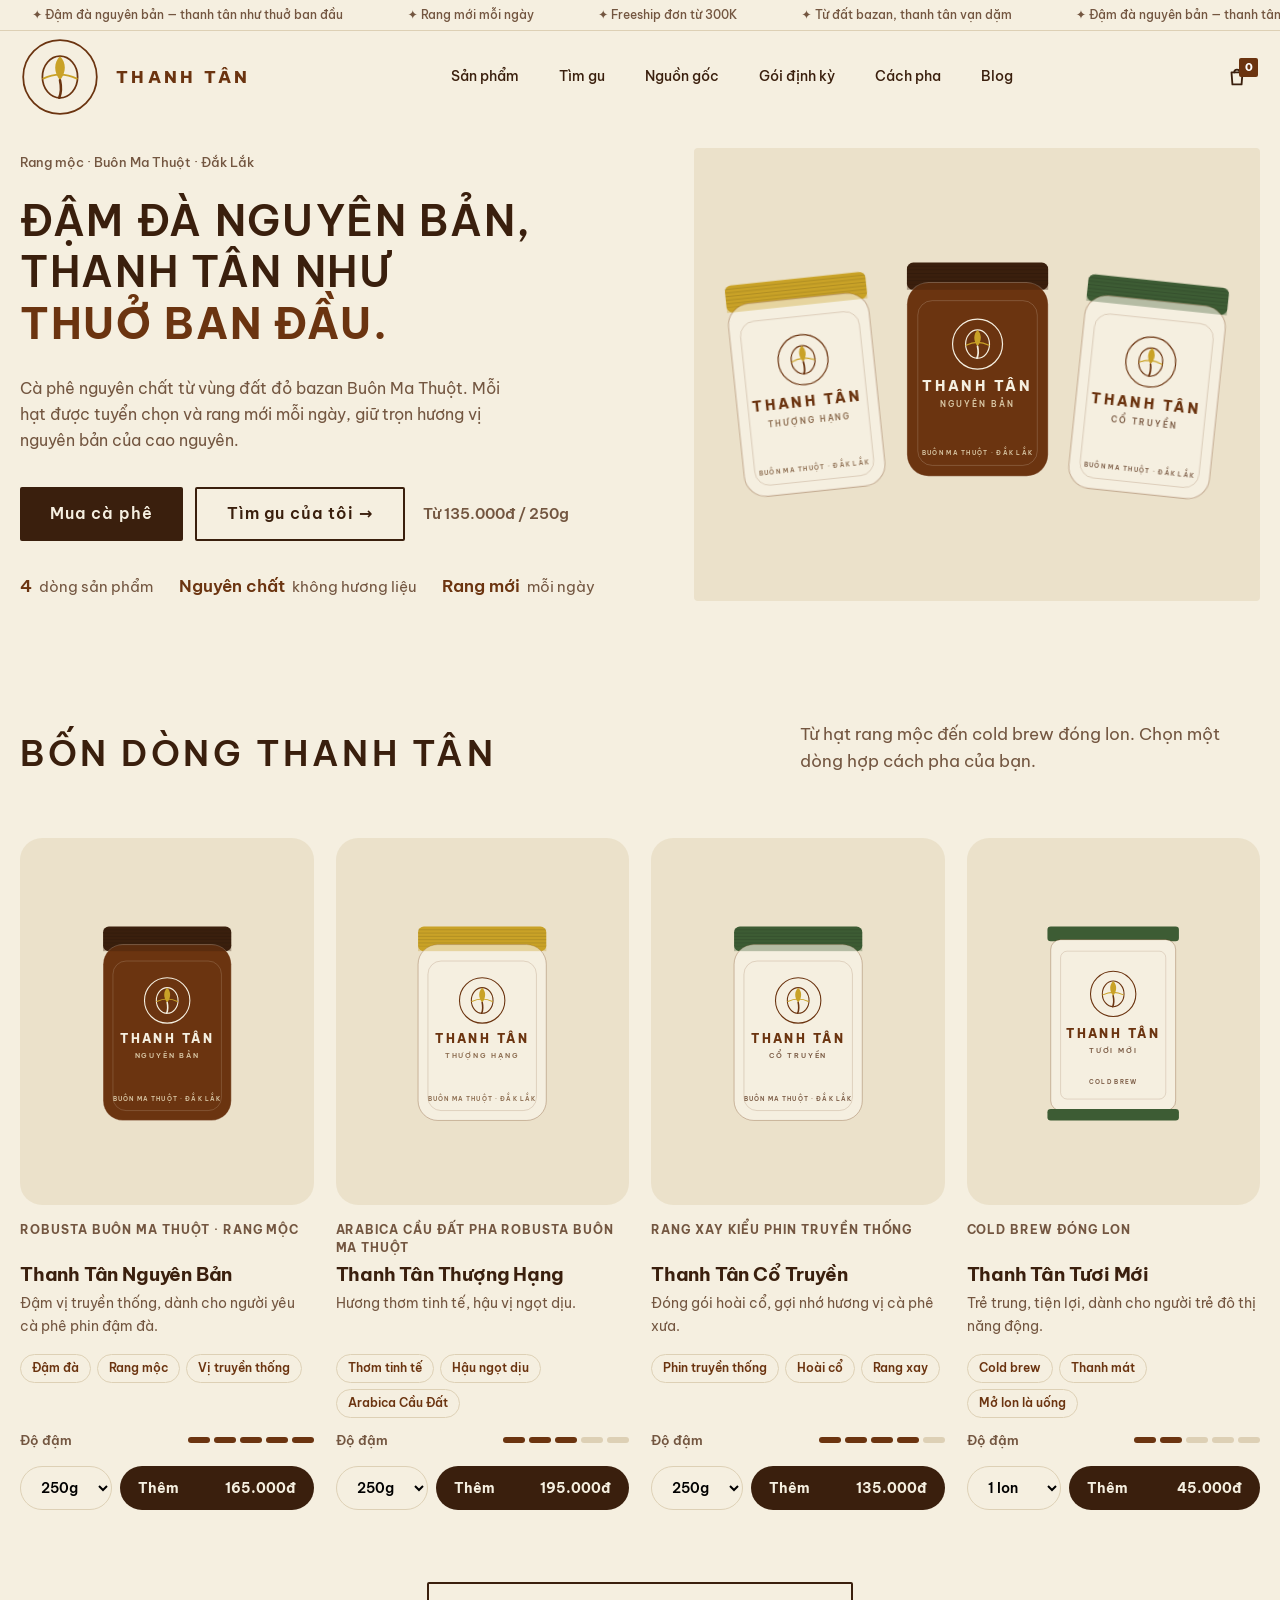
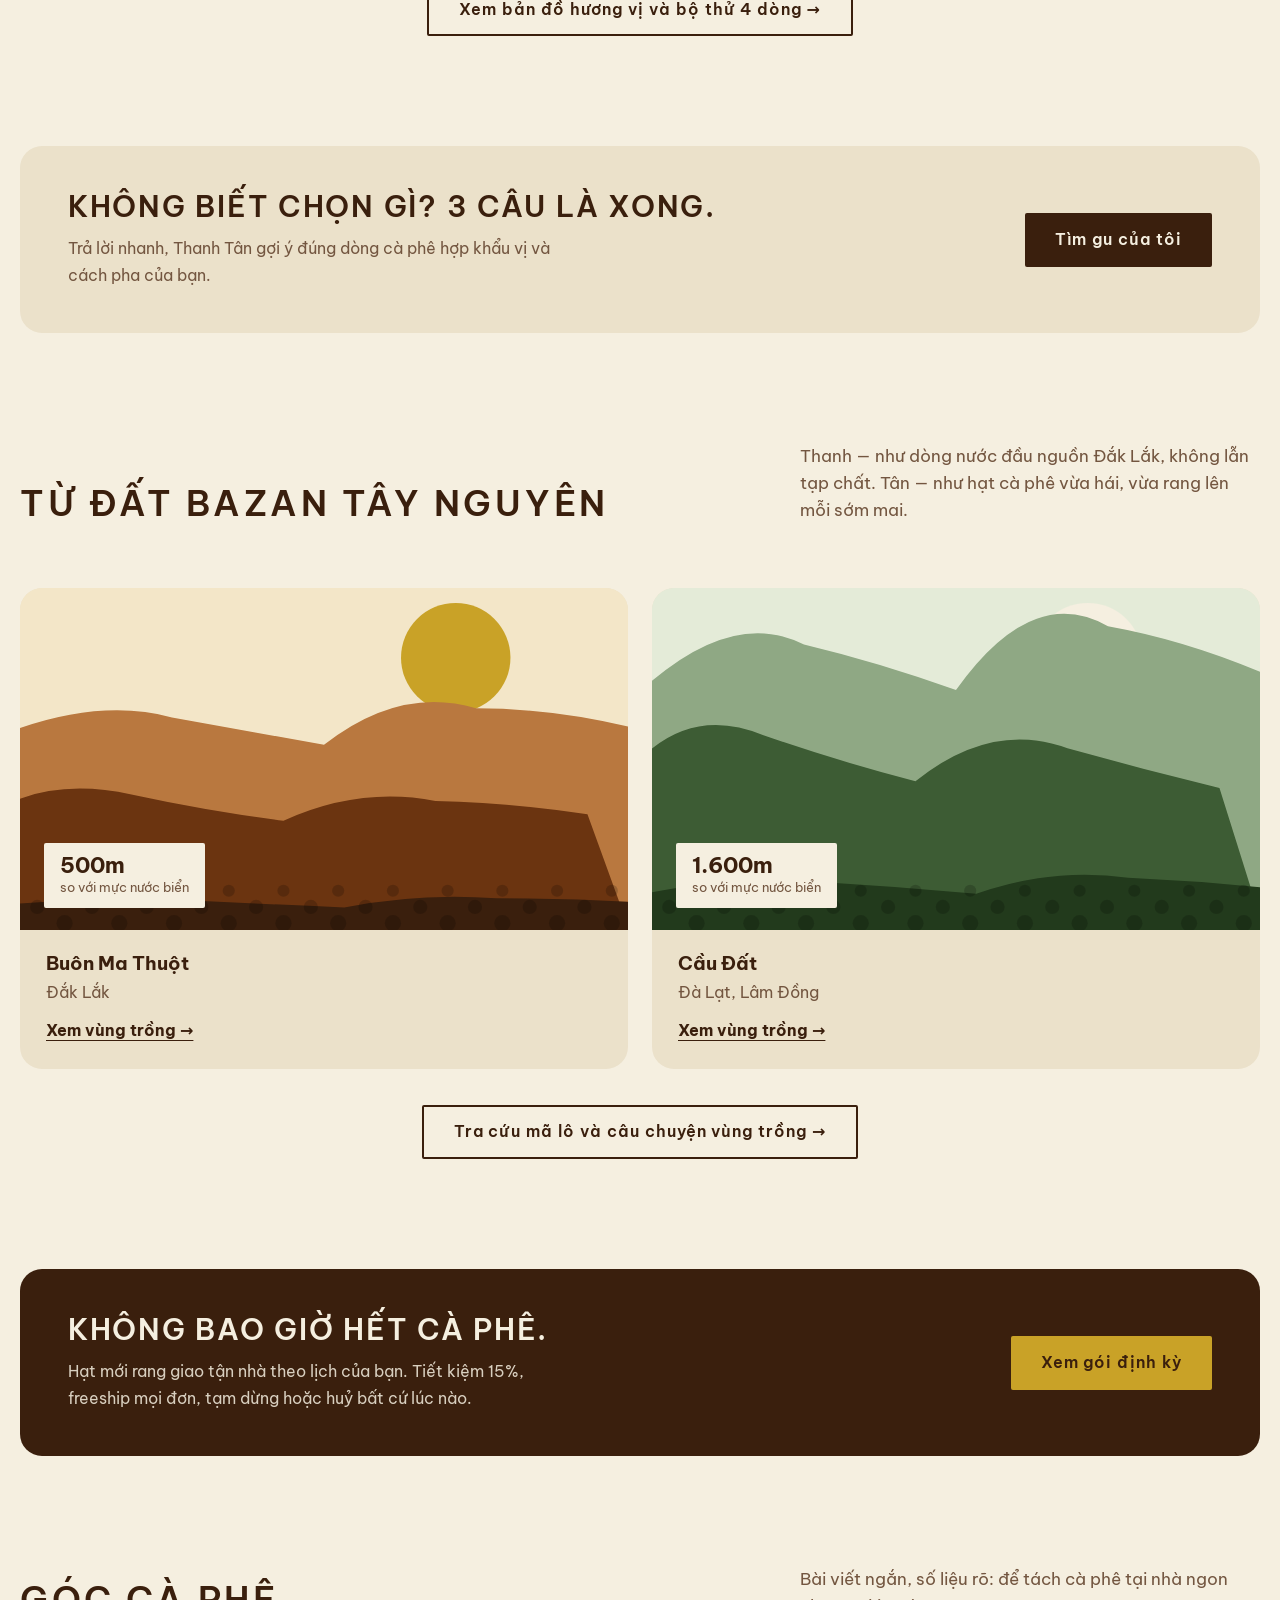
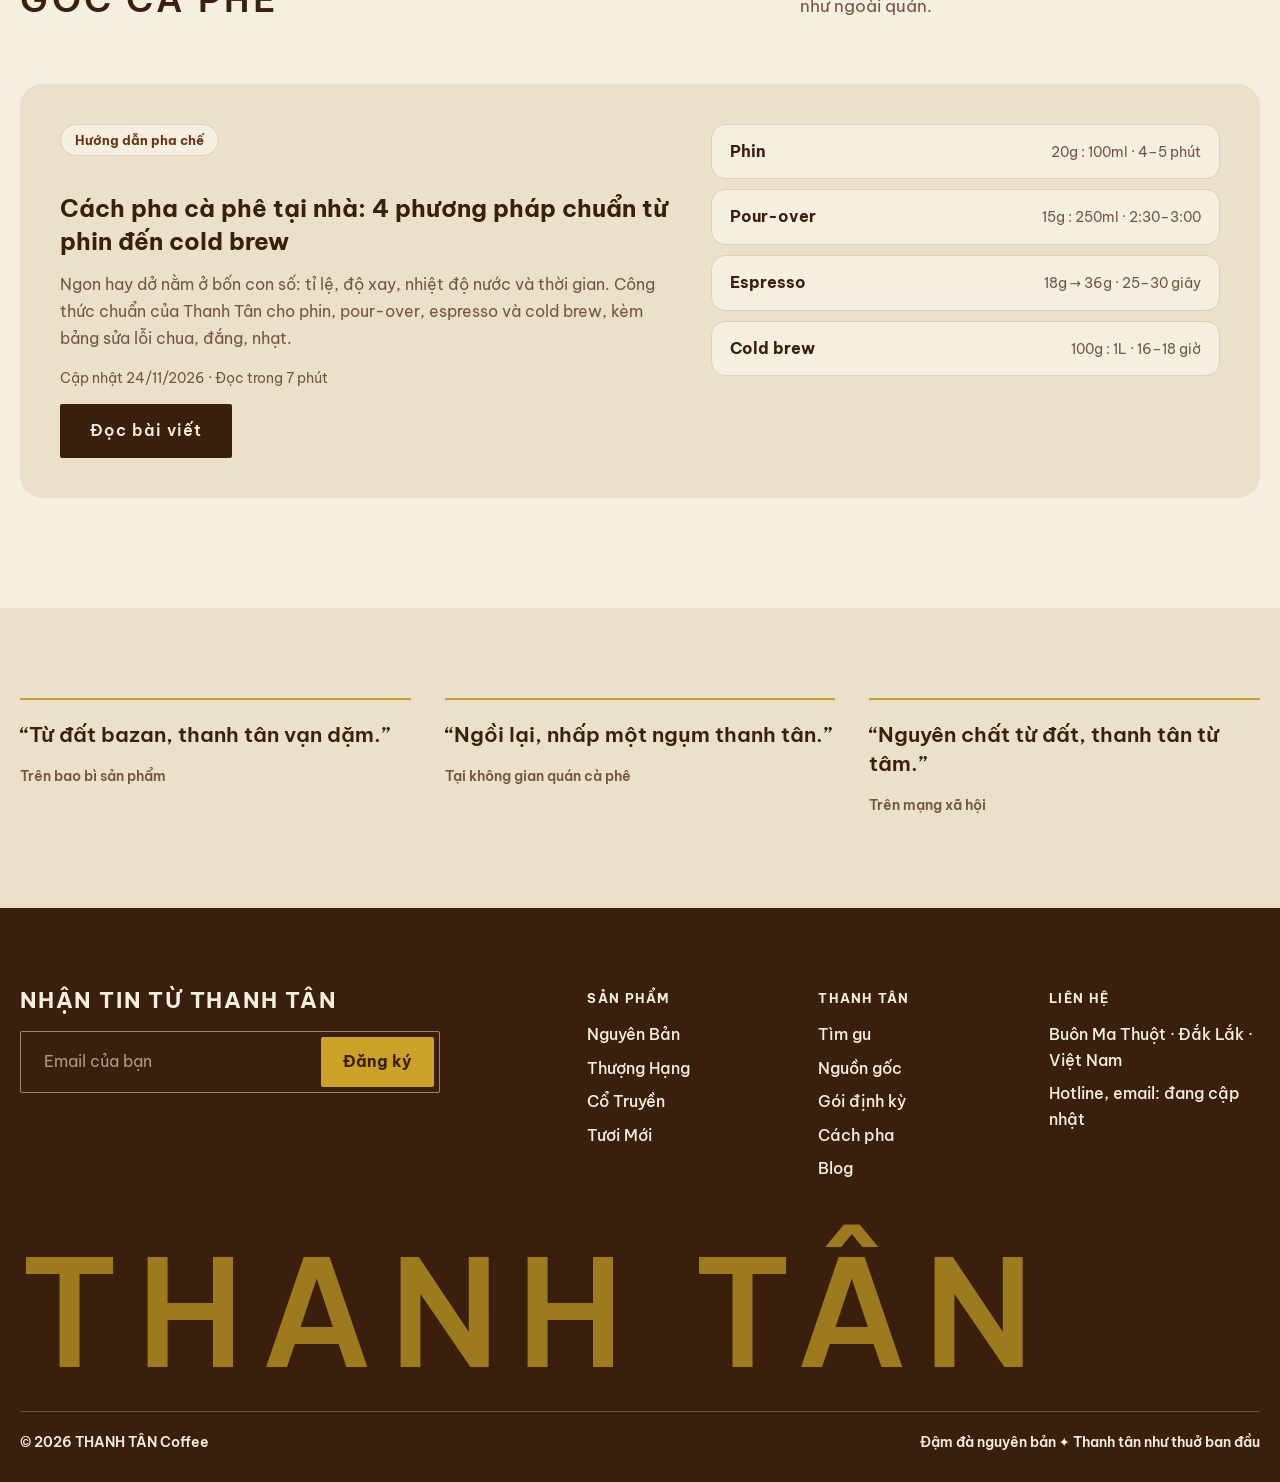
==== commit 8775f7f1: "Nâng giao diện: banner đầu trang cho các trang con, khung chi tiết sản phẩm, thanh tab dưới cho điện" ====
--- a/coffee-shop/index.html
+++ b/coffee-shop/index.html
@@ -10,7 +10,7 @@
   <link href="https://fonts.googleapis.com/css2?family=Be+Vietnam+Pro:wght@400;500;600;700;800&display=swap" rel="stylesheet" />
   <link rel="stylesheet" href="style.css" />
 </head>
-<body>
+<body data-page="index">
 
   <div class="topbar">
     <div class="marquee marquee--small">
--- a/coffee-shop/style.css
+++ b/coffee-shop/style.css
@@ -725,3 +725,77 @@
   .otiles { grid-template-columns: minmax(0, 1fr); }
   .cta-band { padding: 28px 22px; }
 }
+
+/* ===== Banner đầu mỗi trang con ===== */
+.page-banner { position: relative; overflow: hidden; background: var(--cream); padding: 64px 0 72px; }
+.page-banner .container { position: relative; z-index: 1; }
+.page-banner .crumbs { margin-bottom: 18px; }
+.page-banner h1 { font-size: clamp(1.8rem, 4vw, 2.9rem); text-transform: uppercase; letter-spacing: .1em; font-weight: 700; line-height: 1.2; margin: 0 0 16px; max-width: 14em; text-wrap: balance; }
+.page-banner p { margin: 0; max-width: 46ch; line-height: 1.75; color: var(--ink-2); font-size: 1.05rem; }
+.page-banner__art { position: absolute; right: 0; bottom: 0; height: 100%; width: min(560px, 52%); }
+.page-banner + .section { padding-top: 64px; }
+.page-banner + .section .filters { margin-bottom: 36px; }
+.page-banner + .quiz { padding-top: 64px; }
+.quiz__inner--solo { grid-template-columns: minmax(0, 680px); justify-content: center; }
+@media (max-width: 700px) {
+  .page-banner { padding: 40px 0 48px; }
+  .page-banner__art { opacity: .55; width: 70%; }
+  .page-banner + .section { padding-top: 40px; }
+}
+
+/* ===== Thẻ sản phẩm bấm được + khung chi tiết ===== */
+.grid .card__media { cursor: pointer; }
+.card__peek { position: absolute; z-index: 2; left: 50%; bottom: 14px; translate: -50% 8px; opacity: 0; background: var(--ink); color: var(--paper); font-size: .78rem; font-weight: 700; padding: 7px 14px; border-radius: 999px; white-space: nowrap; transition: opacity .25s, translate .25s; pointer-events: none; }
+.card:hover .card__peek, .card__media:focus-within .card__peek { opacity: 1; translate: -50% 0; }
+.card__open { all: unset; cursor: pointer; border-bottom: 1px solid transparent; transition: border-color .2s; }
+.card__open:hover { border-bottom-color: currentColor; }
+.card__open:focus-visible { outline: 2px solid var(--brown); outline-offset: 3px; }
+html.lock { overflow: hidden; }
+.pd { position: fixed; inset: 0; z-index: 110; display: none; align-items: center; justify-content: center; padding: 24px; }
+.pd.open { display: flex; }
+.pd__backdrop { position: absolute; inset: 0; background: rgba(58, 31, 13, .55); animation: pdFade .25s both; }
+.pd__panel { position: relative; display: grid; grid-template-columns: minmax(0, .9fr) minmax(0, 1.1fr); width: min(900px, 100%); max-height: calc(100vh - 48px); overflow: auto; background: var(--paper); border-radius: 22px; animation: pdIn .35s cubic-bezier(.2, .8, .2, 1) both; }
+.pd__close { position: absolute; top: 14px; right: 14px; z-index: 2; width: 40px; height: 40px; border-radius: 50%; border: 1px solid var(--line); background: var(--paper); color: var(--ink); font-size: 1rem; cursor: pointer; }
+.pd__close:hover { background: var(--cream); }
+.pd__media { position: relative; display: grid; place-items: center; min-height: 420px; background: var(--cream); }
+.pd__media::before { content: ""; position: absolute; left: 50%; top: 50%; width: 74%; aspect-ratio: 1; translate: -50% -50%; border-radius: 50%; background: var(--disc, var(--gold)); }
+.pd__media svg { position: relative; width: 52%; }
+.pd__body { padding: 40px 40px 34px; display: flex; flex-direction: column; gap: 14px; }
+.pd__body h2 { margin: 0; font-size: 1.7rem; text-transform: none; letter-spacing: 0; line-height: 1.2; }
+.pd__notes { margin: 0; line-height: 1.7; color: var(--ink-2); }
+.pd__meters { display: grid; gap: 10px; padding: 14px 0; border-block: 1px solid var(--line); }
+.pd__pair h3 { margin: 0 0 8px; font-size: .78rem; font-family: var(--sans); letter-spacing: .12em; text-transform: uppercase; color: var(--brown); }
+.pd__pair ul { list-style: none; margin: 0; padding: 0; display: flex; gap: 8px; flex-wrap: wrap; }
+.pd__pair li { border: 1px solid var(--line); border-radius: 999px; padding: 6px 14px; font-size: .9rem; font-weight: 600; }
+.pd__pair a:hover { color: var(--brown); text-decoration: underline; }
+.pd__body .card__buy { margin-top: 4px; }
+.pd__ship { margin: 0; font-size: .85rem; color: var(--ink-2); }
+@keyframes pdFade { from { opacity: 0 } }
+@keyframes pdIn { from { opacity: 0; transform: translateY(18px) scale(.98) } }
+@media (max-width: 760px) {
+  .pd { padding: 0; align-items: flex-end; }
+  .pd__panel { grid-template-columns: minmax(0, 1fr); max-height: 92vh; border-radius: 22px 22px 0 0; }
+  .pd__media { min-height: 0; aspect-ratio: 16 / 11; }
+  .pd__media svg { width: 30%; }
+  .pd__body { padding: 24px 20px 28px; }
+}
+@media (prefers-reduced-motion: reduce) { .pd__panel, .pd__backdrop { animation: none; } }
+
+/* ===== Thanh tab dưới (điện thoại) ===== */
+.tabbar { display: none; }
+@media (max-width: 880px) {
+  .tabbar { display: grid; grid-template-columns: repeat(5, 1fr); position: fixed; left: 0; right: 0; bottom: 0; z-index: 70; background: var(--paper); border-top: 1px solid var(--line); padding: 4px 2px calc(4px + env(safe-area-inset-bottom)); }
+  .tabbar a, .tabbar button { position: relative; display: flex; flex-direction: column; align-items: center; gap: 3px; padding: 7px 0 5px; font: inherit; font-size: .68rem; font-weight: 600; color: var(--ink-2); background: none; border: 0; cursor: pointer; }
+  .tabbar svg { width: 22px; height: 22px; }
+  .tabbar .active { color: var(--brown); }
+  .tabbar .active::before { content: ""; position: absolute; top: -5px; left: 30%; right: 30%; height: 2px; background: var(--brown); }
+  .tabbar__count { position: absolute; top: 2px; left: calc(50% + 6px); min-width: 16px; height: 16px; padding: 0 4px; border-radius: 8px; background: var(--brown); color: var(--paper); font: 700 .65rem/16px var(--sans); text-align: center; font-style: normal; }
+  body { padding-bottom: 64px; }
+  .toast { bottom: 84px; }
+}
+.page-banner__art { -webkit-mask-image: linear-gradient(to right, transparent, #000 38%); mask-image: linear-gradient(to right, transparent, #000 38%); }
+.pd__body .card__tags { min-height: 0; }
+@media (max-width: 760px) {
+  .pd__media::before { width: auto; height: 82%; }
+  .pd__media svg { width: 26%; }
+}
